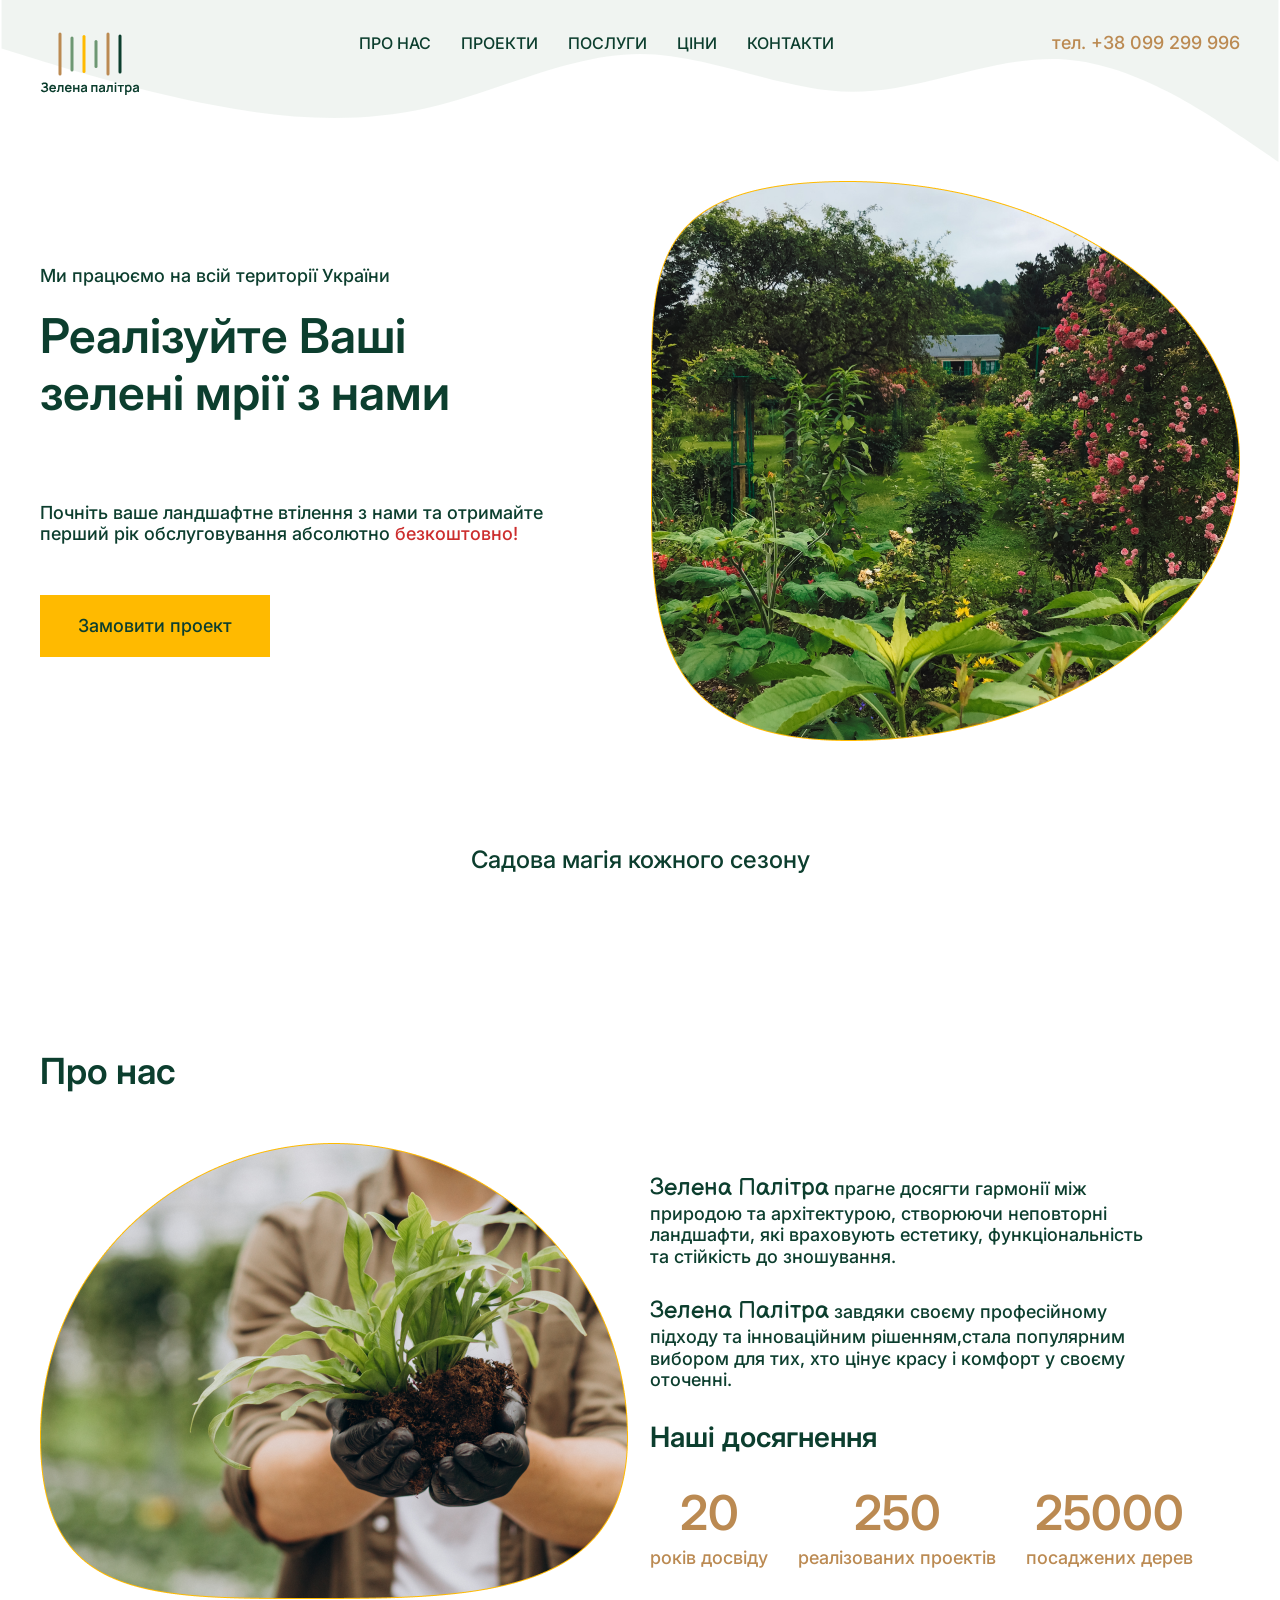
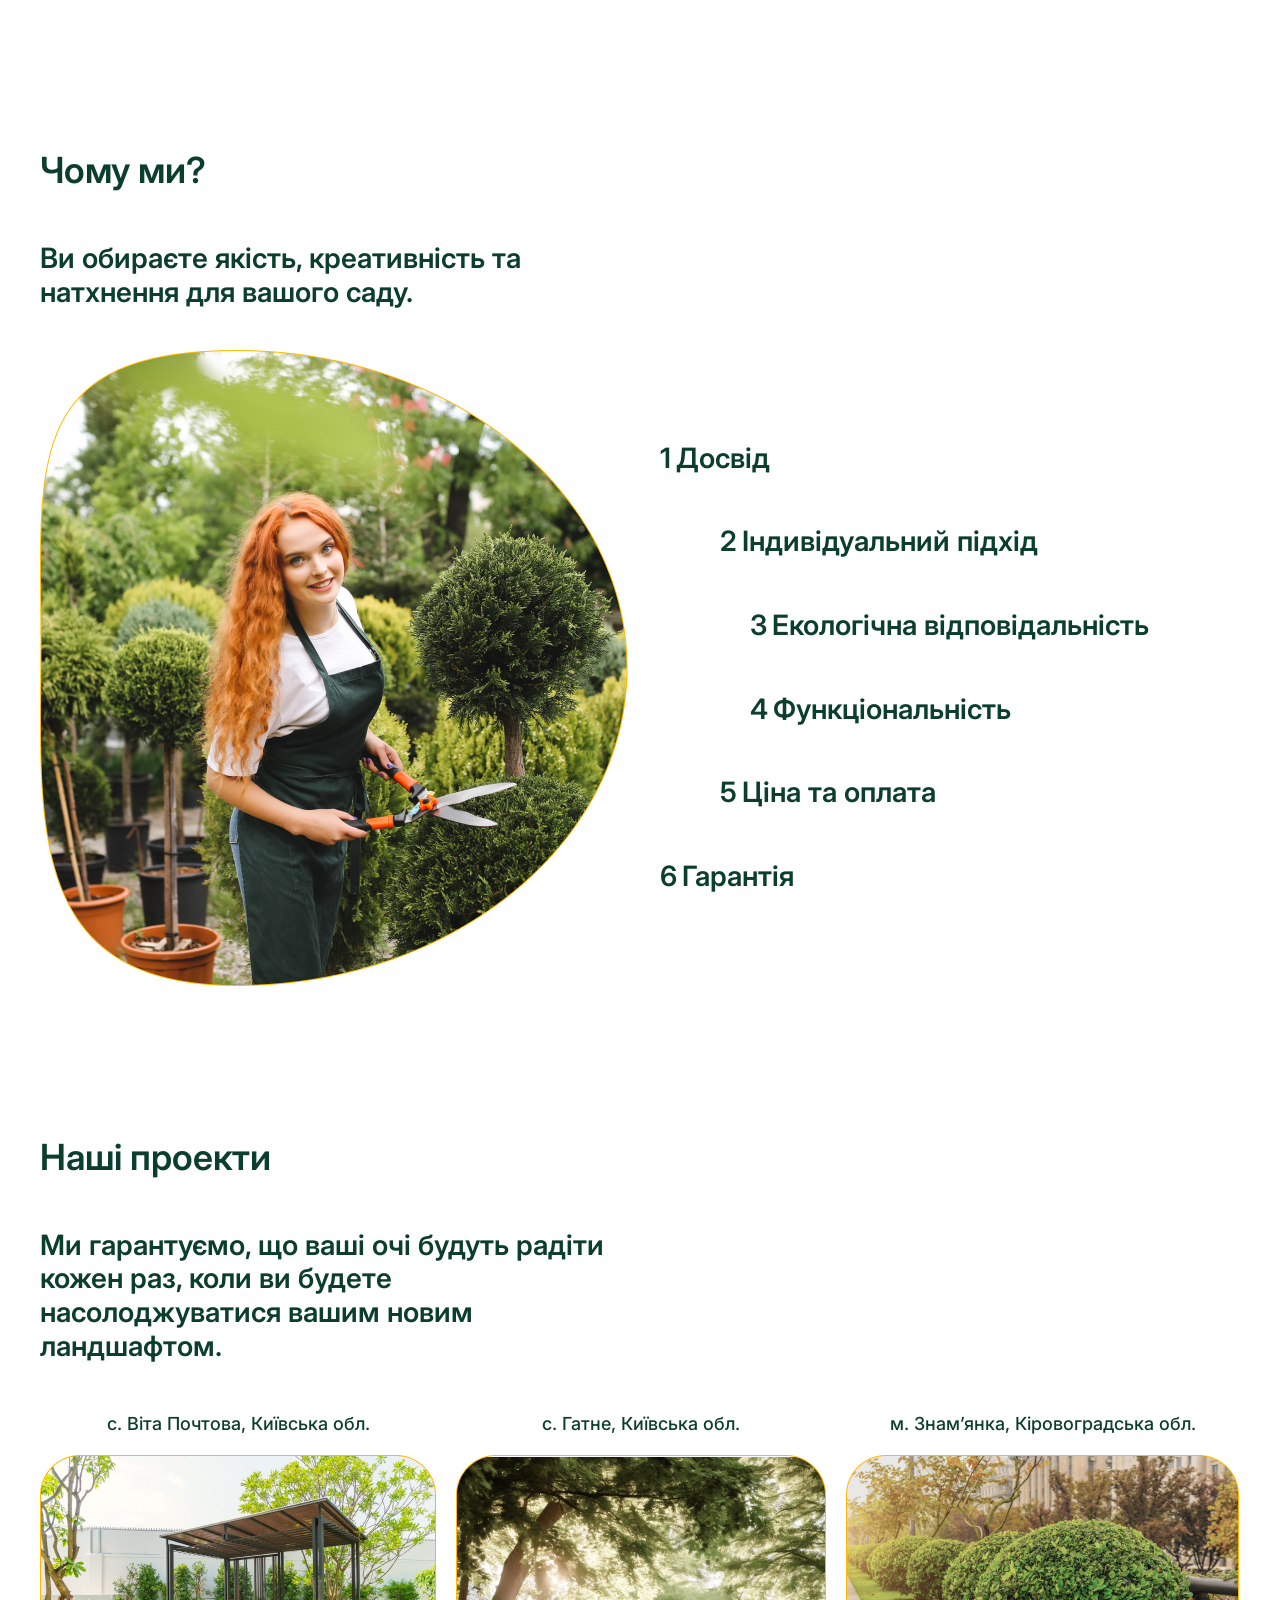
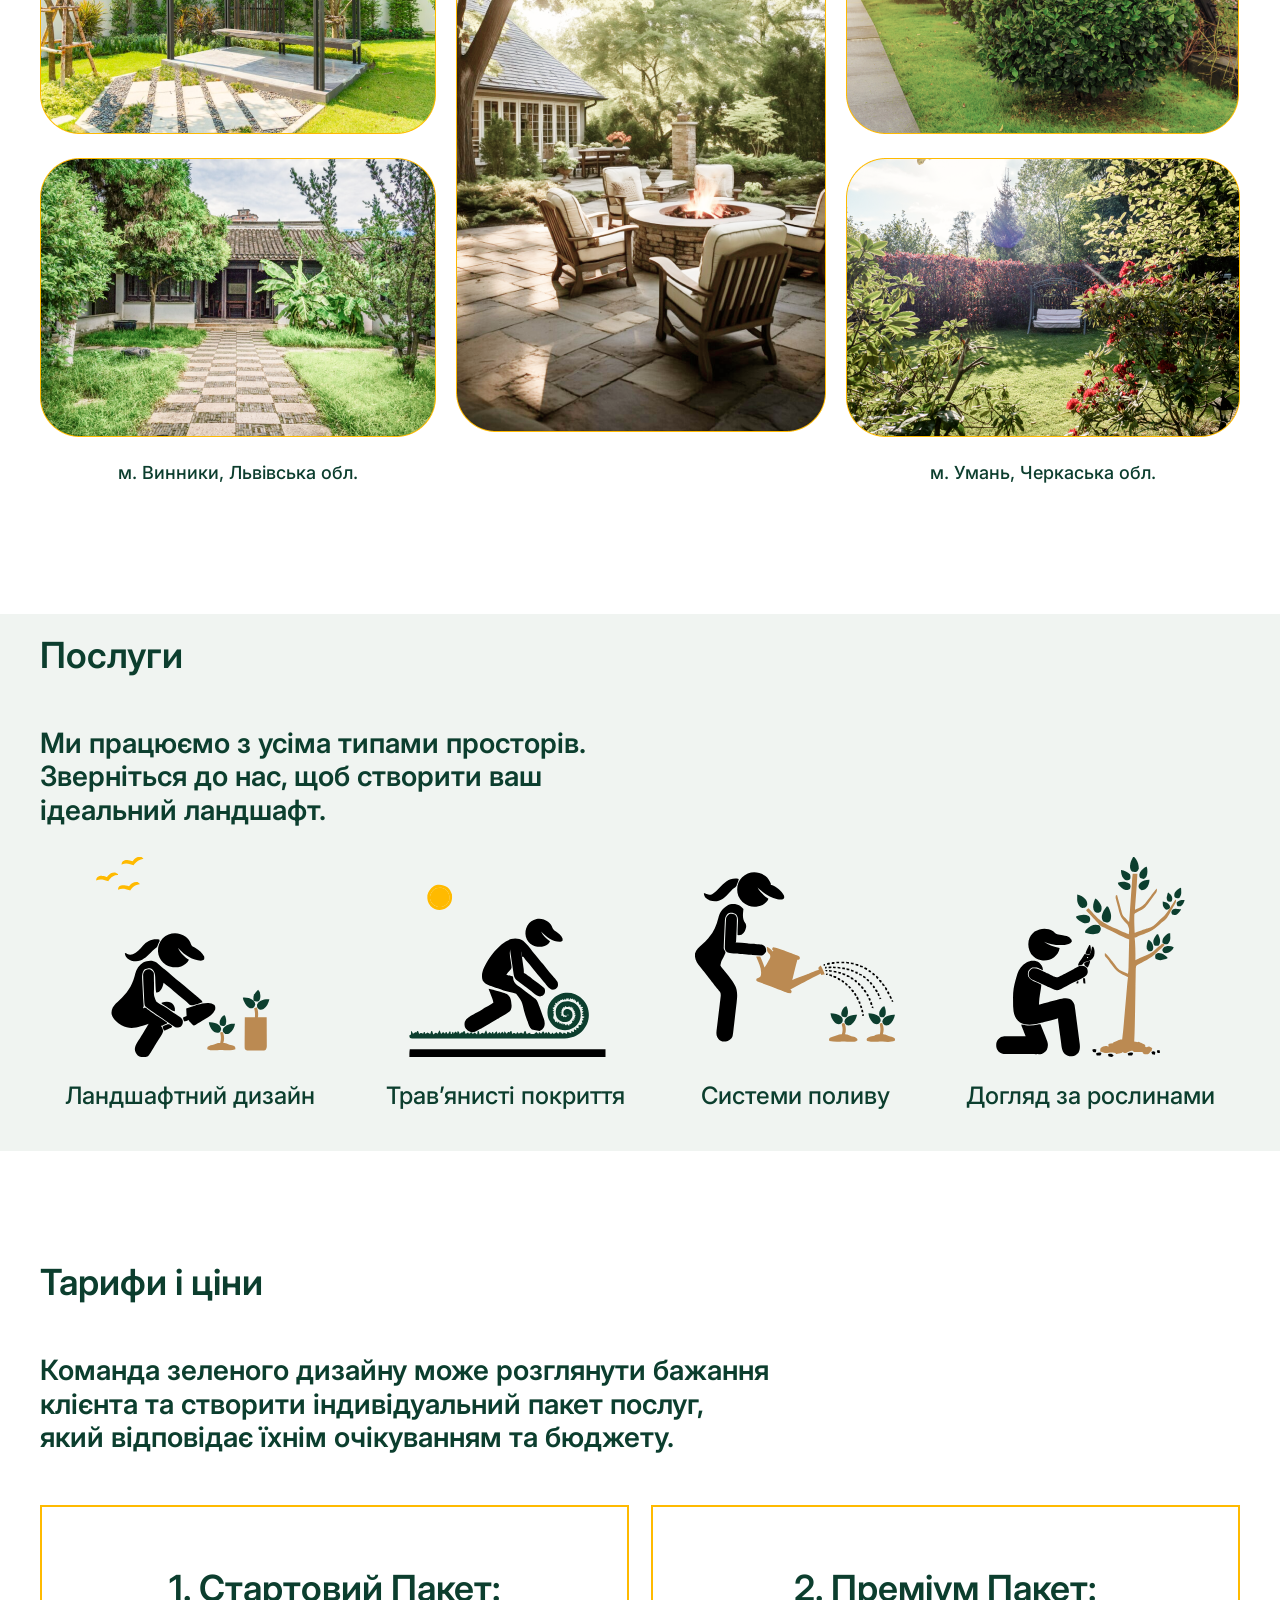
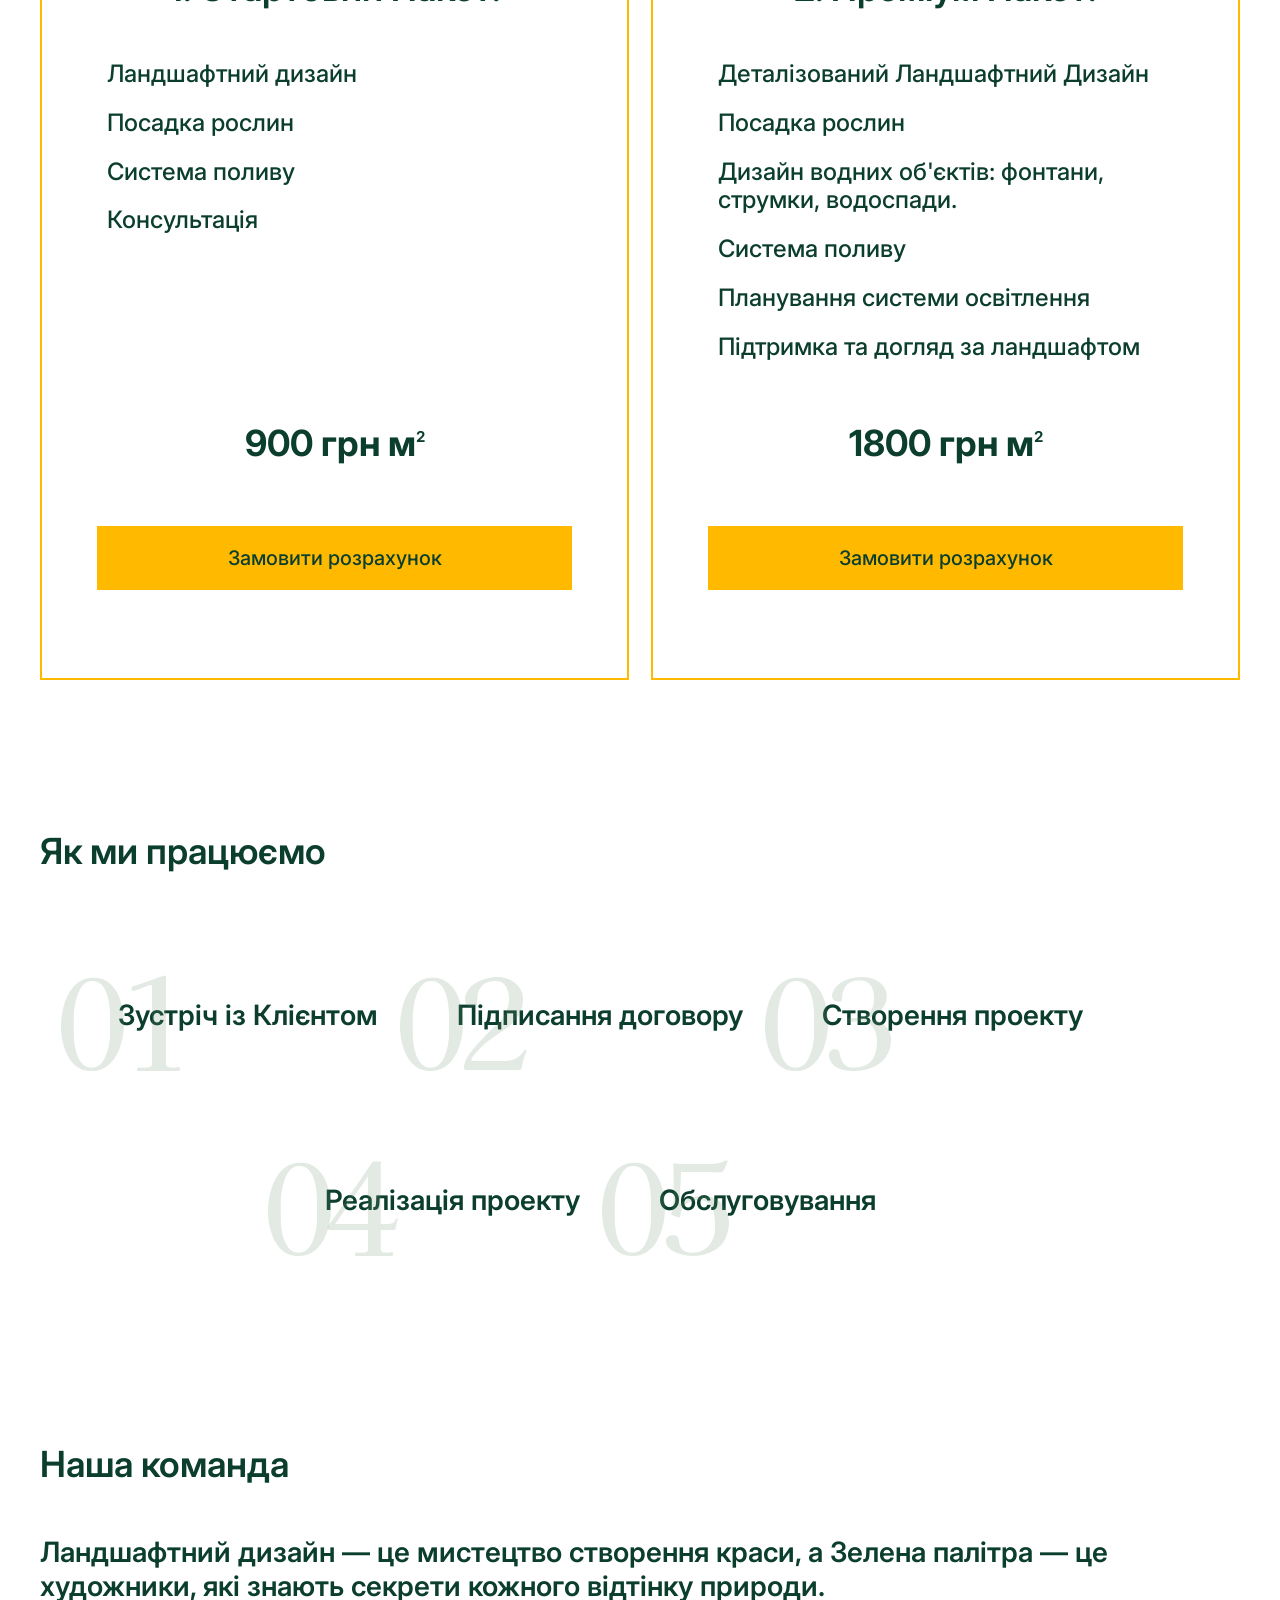
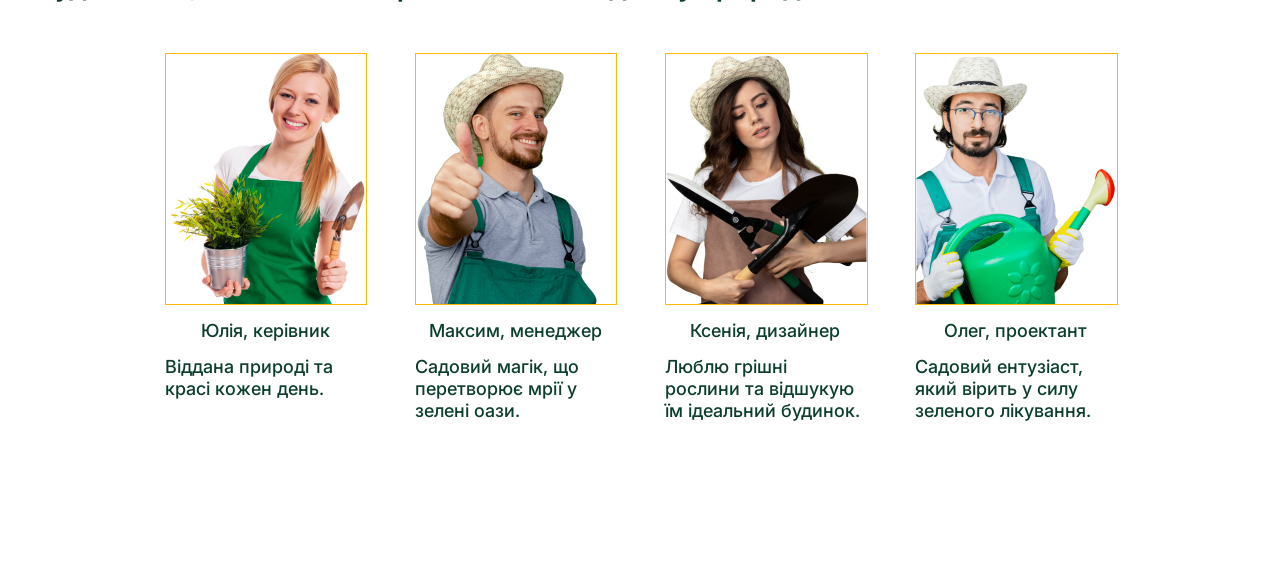
==== index.html @ fc9aa51e "section "team"" ====
<!DOCTYPE html>
<html lang="uk">
  <head>
    <meta charset="UTF-8" />
    <meta name="viewport" content="width=device-width, initial-scale=1.0" />
    <link rel="stylesheet" href="css/reset.css" />
    <link rel="stylesheet" href="css/style.css" />
    <title>Зелена мрія</title>
    <link rel="preconnect" href="https://fonts.googleapis.com" />
    <link rel="preconnect" href="https://fonts.gstatic.com" crossorigin />
    <link
      href="https://fonts.googleapis.com/css2?family=Balsamiq+Sans&family=Inter:ital,opsz,wght@0,14..32,100..900;1,14..32,100..900&family=Kaisei+Decol&family=Manrope:wght@200..800&display=swap"
      rel="stylesheet"
    />
  </head>
  <body>
    <header class="header">
      <div class="container">
        <div class="header__inner">
          <div class="header-top">
            <a class="logo" href="#">
              <img
                class="logo__img"
                src="images/logo.svg"
                alt="логотип Зелена палітра"
              />
            </a>
            <nav class="menu">
              <ul class="menu__list">
                <li class="menu__item">
                  <a href="#" class="menu__link">Про нас</a>
                </li>
                <li class="menu__item">
                  <a href="#" class="menu__link">Проекти</a>
                </li>
                <li class="menu__item">
                  <a href="#" class="menu__link">Послуги</a>
                </li>
                <li class="menu__item">
                  <a href="#" class="menu__link">Ціни</a>
                </li>
                <li class="menu__item">
                  <a href="#" class="menu__link">Контакти</a>
                </li>
              </ul>
            </nav>
            <a class="phone" href="tel:+38099299996">тел. +38 099 299 996</a>
          </div>

          <div class="header-content">
            <div class="header-content__inner">
              <div class="header-content__box">
                <p class="header-content__text">
                  Ми працюємо на всій території України
                </p>
                <h1 class="header-content__title">
                  Реалізуйте Ваші зелені мрії з нами
                </h1>
                <p class="header-content__text">
                  Почніть ваше ландшафтне втілення з нами та отримайте перший
                  рік обслуговування абсолютно <span>безкоштовно!</span>
                </p>
                <a class="header-content__btn" href="#">Замовити проект</a>
              </div>
              <img
                class="header-content__img"
                src="images/header-top.png"
                alt=""
              />
            </div>
          </div>
          <p class="header__text">Садова магія кожного сезону</p>
        </div>
      </div>
    </header>
    <main class="main">
      <section class="about">
        <div class="container">
          <h2 class="title">Про нас</h2>
          <div class="about__inner">
            <img class="about__inner-img" src="images/about-img.png" alt="" />
            <div class="about__inner-box">
              <p class="about__inner-text">
                <span>Зелена Палітра</span> прагне досягти гармонії між природою
                та архітектурою, створюючи неповторні ландшафти, які враховують
                естетику, функціональність та стійкість до зношування.
              </p>
              <p class="about__inner-text">
                <span>Зелена Палітра</span> завдяки своєму професійному підходу
                та інноваційним рішенням,стала популярним вибором для тих, хто
                цінує красу і комфорт у своєму оточенні.
              </p>
              <h3 class="about__inner-title">Наші досягнення</h3>
              <dl class="about__inner-list">
                <div>
                  <dt>20</dt>
                  <dd>років досвіду</dd>
                </div>
                <div>
                  <dt>250</dt>
                  <dd>реалізованих проектів</dd>
                </div>
                <div>
                  <dt>25000</dt>
                  <dd>посаджених дерев</dd>
                </div>
              </dl>
            </div>
          </div>
        </div>
      </section>
      <section class="why">
        <div class="container">
          <h2 class="title">Чому ми?</h2>
          <p class="why__text">
            Ви обираєте якість, креативність та натхнення для вашого саду.
          </p>
          <div class="why__inner">
            <img class="why-img" src="images/why-img.png" alt="" />
            <ol class="why__inner-list">
              <li class="why_inner-item">Досвід</li>
              <li class="why_inner-item pl--60">Індивідуальний підхід</li>
              <li class="why_inner-item pl--90">Екологічна відповідальність</li>
              <li class="why_inner-item pl--90">Функціональність</li>
              <li class="why_inner-item pl--60">Ціна та оплата</li>
              <li class="why_inner-item">Гарантія</li>
            </ol>
          </div>
        </div>
      </section>
      <section class="projects">
        <div class="container">
          <h2 class="title">Наші проекти</h2>
          <p class="projects__text">
            Ми гарантуємо, що ваші очі будуть радіти кожен раз, коли ви будете
            насолоджуватися вашим новим ландшафтом.
          </p>
          <div class="projecrts__gallery">
            <div class="projecrts__gallery-item">
              <p class="projecrts__gallery-text">
                с. Віта Почтова, Київська обл.
              </p>
              <img
                class="projecrts__gallery-img"
                src="images/gallery/1.png"
                alt=""
              />
            </div>

            <div class="projecrts__gallery-item gallery--item">
              <p class="projecrts__gallery-text">с. Гатне, Київська обл.</p>
              <img
                class="projecrts__gallery-img"
                src="images/gallery/2.png"
                alt=""
              />
            </div>

            <div class="projecrts__gallery-item">
              <p class="projecrts__gallery-text">
                м. Знам’янка, Кіровоградська обл.
              </p>
              <img
                class="projecrts__gallery-img"
                src="images/gallery/3.png"
                alt=""
              />
            </div>

            <div class="projecrts__gallery-item">
              <img
                class="projecrts__gallery-img"
                src="images/gallery/4.png"
                alt=""
              />
              <p class="projecrts__gallery-text">м. Винники, Львівська обл.</p>
            </div>

            <div class="projecrts__gallery-item">
              <img
                class="projecrts__gallery-img"
                src="images/gallery/5.png"
                alt=""
              />
              <p class="projecrts__gallery-text">м. Умань, Черкаська обл.</p>
            </div>
          </div>
        </div>
      </section>
      <section class="services">
        <div class="container">
          <h2 class="title">Послуги</h2>
          <p class="services__text">
            Ми працюємо з усіма типами просторів. Зверніться до нас, щоб
            створити ваш ідеальний ландшафт.
          </p>
          <ul class="services__list">
            <li class="services__item">
              <img src="images/serv-1.svg" alt="" />
              <p class="services__item-text">Ландшафтний дизайн</p>
            </li>

            <li class="services__item">
              <img src="images/serv-2.svg" alt="" />
              <p class="services__item-text">Трав’янисті покриття</p>
            </li>

            <li class="services__item">
              <img src="images/serv-3.svg" alt="" />
              <p class="services__item-text">Системи поливу</p>
            </li>

            <li class="services__item">
              <img src="images/serv-4.svg" alt="" />
              <p class="services__item-text">Догляд за рослинами</p>
            </li>
          </ul>
        </div>
      </section>
      <section class="prices">
        <div class="container">
          <h2 class="title">Тарифи і ціни</h2>
          <p class="prices__text">
            Команда зеленого дизайну може розглянути бажання клієнта та створити
            індивідуальний пакет послуг, який відповідає їхнім очікуванням та
            бюджету.
          </p>
          <div class="prices__box">
            <ul class="prices__list">
              <li class="prices__item-first">1. Стартовий Пакет:</li>
              <li class="prices__item">Ландшафтний дизайн</li>
              <li class="prices__item">Посадка рослин</li>
              <li class="prices__item">Система поливу</li>
              <li class="prices__item">Консультація</li>
              <li class="prices__item-sum">900 грн м<sub>2</sub></li>
              <li class="prices__item-btninner">
                <a class="prices__item-btn" href="#">Замовити розрахунок </a>
              </li>
            </ul>

            <ul class="prices__list">
              <li class="prices__item-first">2. Преміум Пакет:</li>
              <li class="prices__item">Деталізований Ландшафтний Дизайн</li>
              <li class="prices__item">Посадка рослин</li>
              <li class="prices__item">Дизайн водних об'єктів: фонтани,
                струмки, водоспади.</li>
              <li class="prices__item">Система поливу</li>
              <li class="prices__item">Планування системи освітлення</li>
              <li class="prices__item">Підтримка та догляд за ландшафтом</li>
              <li class="prices__item-sum">1800 грн м<sub>2</sub></li>
              <li class="prices__item-btninner">
                <a class="prices__item-btn" href="#">Замовити розрахунок </a>
              </li>
            </ul>
          </div>
        </div>
      </section>
      <section class="work">
        <div class="container">
          <h2 class="title">Як ми працюємо</h2>
          <ol class="work__list">
            <li class="work__item">Зустріч із Клієнтом</li>
            <li class="work__item">Підписання договору</li>
            <li class="work__item">Створення проекту</li>
            <li class="work__item">Реалізація проекту</li>
            <li class="work__item">Обслуговування</li>
          </ol>
        </div>
      </section>
      <section class="team">
        <div class="container">
          <h2 class="title">Наша команда</h2>
          <p class="team__text">Ландшафтний дизайн — це мистецтво створення краси, а Зелена палітра — це художники, які знають секрети кожного відтінку природи.</p>
          <div class="team__inner">
            <div class="team__list">
              <div class="team__item">
                <img class="team__item-img" src="images/team-1.jpg" alt="">
                <p class="team__item-name">Юлія, керівник</p>
                <p class="team__item-descr">Віддана природі та красі кожен день.</p>
              </div>
              <div class="team__item">
                <img class="team__item-img" src="images/team-2.jpg" alt="">
                <p class="team__item-name">Максим, менеджер</p>
                <p class="team__item-descr">Садовий магік, що перетворює мрії у зелені оази.</p>
              </div>
              <div class="team__item">
                <img class="team__item-img" src="images/team-3.jpg" alt="">
                <p class="team__item-name">Ксенія, дизайнер</p>
                <p class="team__item-descr">Люблю грішні рослини та відшукую їм ідеальний будинок.</p>
              </div>
              <div class="team__item">
                <img class="team__item-img" src="images/team-4.jpg" alt="">
                <p class="team__item-name">Олег, проектант</p>
                <p class="team__item-descr">Садовий ентузіаст, який вірить у силу зеленого лікування.</p>
              </div>
            </div>
          </div>
        </div>
      </section>
    </main>
    <script src="js/main.js"></script>
  </body>
</html>
---- css/style.css ----
a {
  text-decoration: none;
  color: inherit;
}


/* 
.kaisei-decol-regular {
  font-family: "Kaisei Decol", serif;
  font-weight: 400;
  font-style: normal;
}

// <uniquifier>: Use a unique and descriptive class name
// <weight>: Use a value from 200 to 800

.manrope-<uniquifier> {
  font-family: "Manrope", sans-serif;
  font-optical-sizing: auto;
  font-weight: <weight>;
  font-style: normal;
}

.balsamiq-sans-regular {
  font-family: "Balsamiq Sans", sans-serif;
  font-weight: 400;
  font-style: normal;
}

// <uniquifier>: Use a unique and descriptive class name
// <weight>: Use a value from 100 to 900

.inter-<uniquifier> {
  font-family: "Inter", sans-serif;
  font-optical-sizing: auto;
  font-weight: <weight>;
  font-style: normal;
} */

body {
  font-family: "Inter", sans-serif;
  color: #0C3E2E;
font-size: 18px;
font-weight: 500;
line-height: 1.2;
}
.container {
  max-width: 1200px;
  margin: 0 auto;
  padding: 0 10px;

}

.title{
  font-weight: 600;
font-size: 36px;
margin-bottom: 50px;
}

.header {
background-image: url(../images/header-bg.svg);
background-repeat: no-repeat;
background-position: top center;
background-size: contain;
margin-bottom: 150px;

}

.header__inner {
min-height: 100vh;
display: flex;
flex-direction: column;
justify-content: space-between;
}

.header-top {
  display: flex;
  padding-top: 32px;
  justify-content: space-between;
}
.menu__list {
  display: flex;
  gap: 0 30px;
}

.menu__link {
text-transform: uppercase;
font-size: 16px;

}

.phone {
  color: #BB8A52;
}

.header-content__inner{
  display: flex;
  justify-content: space-between;
  gap: 0 22px;
  align-items: center;
}
.header-content__text{
max-width: 510px;
}

.header-content__text span{
  color: #CC2E2E;
}
.header-content__title{
  font-weight: 600;
  font-size: 48px;
  margin: 20px 0 80px;
  max-width: 428px;
}

.header-content__btn {
background-color: #FFBA00;
padding: 20px 38px;
display: inline-block;
font-style: 20px;
margin-top: 50px;
}

.header__text {
  font-size: 24px;
  text-align: center;
  padding: 25px 0;
  
}

.about {
  margin-bottom: 150px;
}

.about__inner{
  display: flex;
  gap: 22px;
  align-items: center;
}

.about__inner-text{
margin-bottom: 30px;
max-width: 506px;
}
.about__inner-text span {
  font-family: "Balsamiq Sans", sans-serif;
  font-weight: 400;
  font-size: 24px;
}

.about__inner-title {
  font-weight: 600;
font-size: 28px;
margin-bottom: 30px;
}

.about__inner-list{
  display: flex;
  gap: 0 30px;
  color: #BB8A52;
  text-align: center;
}

.about__inner-list dt {
  font-weight: 600;
font-size: 48px;
margin-bottom: 5px;
}

.why {
  margin-bottom: 150px;
}

.why__text {
  font-weight: 600;
font-size: 28px;
max-width: 583px;
margin-bottom: 40px;
}

.why__inner {
  display: flex;
  align-items: center;
  gap: 0 22px;
}

.why__inner-list {
  list-style-type: none;
  counter-reset: my-counter;
  padding-left: 10px;
 
}

.why_inner-item::before {
  content: counter(my-counter);
  counter-increment: my-counter;
  padding-right: 5px;
}

.why_inner-item {
  font-weight: 600;
font-size: 28px;
}

.why_inner-item + .why_inner-item {
  margin-top: 50px;
}

.why_inner-item.pl--60{
padding-left: 60px;
}

.why_inner-item.pl--90{
  padding-left: 90px;
}

.projects {
  margin-bottom: 110px;
}
.projects__text {
  font-weight: 600;
font-size: 28px;
max-width: 593px;
margin-bottom: 30px;
}

.projecrts__gallery {
  display: grid;
  gap: 20px;
  grid-template-columns: repeat(3, 1fr);
  grid-template-rows: repeat(2, 1fr);
}

.projecrts__gallery-text {
  text-align: center;
  padding: 20px 0;

}

.gallery--item {
  grid-area: span 2;
}

.services__text {
  max-width: 587px;
  font-weight: 600;
font-size: 28px;
margin-bottom: 30px;
}

.services {
  margin-bottom: 110px;
  padding: 20px 0 40px;
  background-color:rgba(109, 151, 115, 0.1); ;
}

.services__list {
  padding: 0 25px;
  display: flex;
  text-align: center;
  justify-content: space-between;
  gap: 20px;
}

.services__item-text {
  font-size: 24px;
  padding-top: 20px;
}

.prices {
  margin-bottom: 150px;
}

.prices__text {
  max-width: 729px;
  font-weight: 600;
font-size: 28px;
margin-bottom: 50px;
}

.prices__box {
  display: flex;
  gap: 22px;
}

.prices__list {
  border: 2px solid #FFBA00;
  padding: 60px 55px 88px;
  text-align: center;
  width: 100%;
  display: flex;
  flex-direction: column;
  justify-content: space-between;
}

.prices__item-first {
  font-weight: 600;
font-size: 36px;
margin-bottom: 40px;
}

.prices__item {
  font-size: 24px;
  max-width: 442px;
  text-align: left;
  margin: 10px;
}

.prices__item-sum {
  font-weight: 700;
font-size: 36px;
margin-bottom: 60px;
margin-top: auto;
display: flex;
justify-content: center;
align-items: flex-end;
height: 94px;
}

.prices__item-sum sub {
  font-size: 15px;
  padding-bottom: 20px;
}

.prices__item-btn {
  padding: 20px 32px;
  background-color: #FFBA00;
  display: block;
  font-size: 20px;
}

.work {
  margin-bottom: 150px;
}

.work__list {
  list-style-type: none;
  counter-reset: my-counter;
  max-width: 1056px;
  display: flex;
  justify-content: center;
  flex-wrap: wrap;
  gap: 0 15px;
  
}

.work__item {
  font-weight: 600;
font-size: 28px;
position: relative;
line-height: 185px;
padding-left: 64px;
}

.work__item::before {
  content: counter(my-counter, decimal-leading-zero);
  counter-increment: my-counter;
  font-size: 128px;
  font-family: "Kaisei Decol", serif;
  color:  rgba(109, 151, 115, 0.2);
  font-weight: 400;
  letter-spacing: -12px;
  position: absolute;
  left: 0;
}

.team {
  margin-bottom: 150px;
}

.team__text {
  font-weight: 600;
font-size: 28px;
margin-bottom: 50px;
}

.team__list {
  display: flex;
  justify-content: center;
  gap: 0 50px; 
}

.team__item {
  width: 200px;
}

.team__item-img {
  border: 1px solid #FFBA00;
}
.team__item-name {
  padding: 10px 0 15px;
  text-align: center;
}
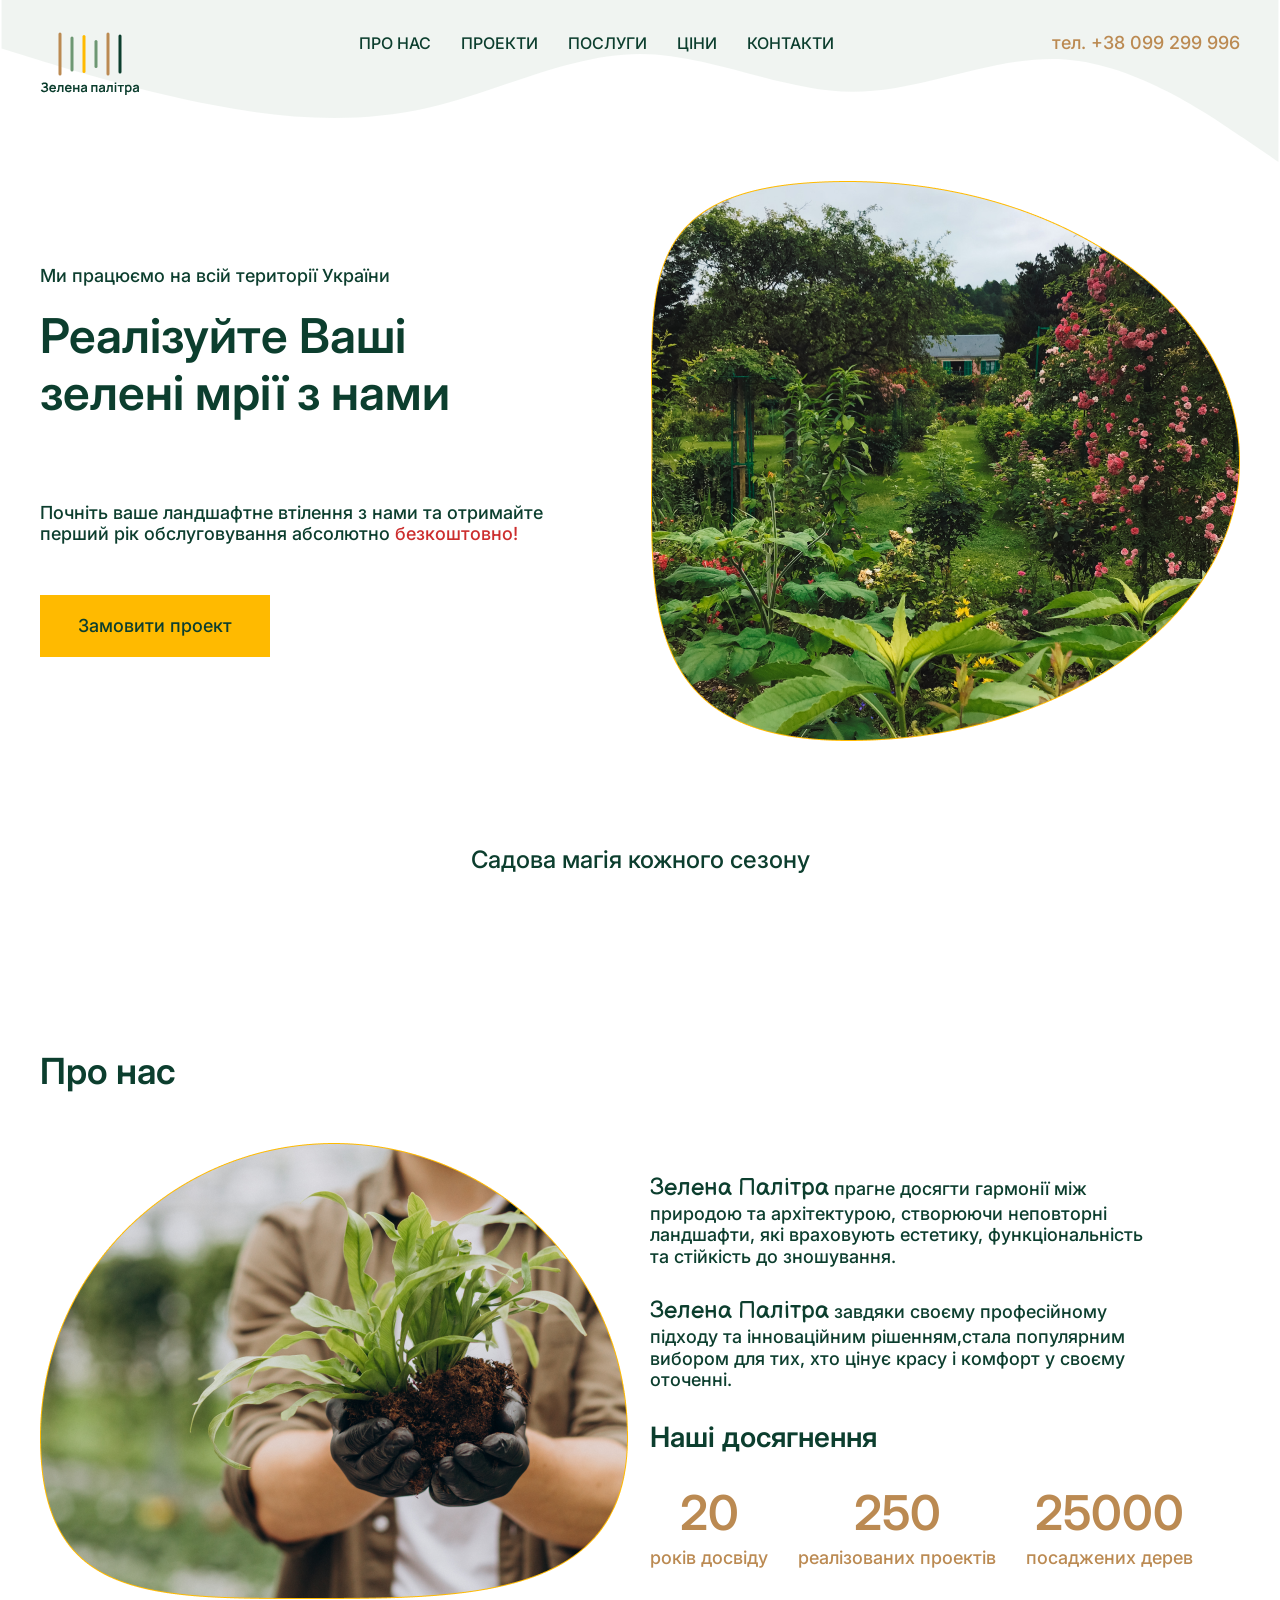
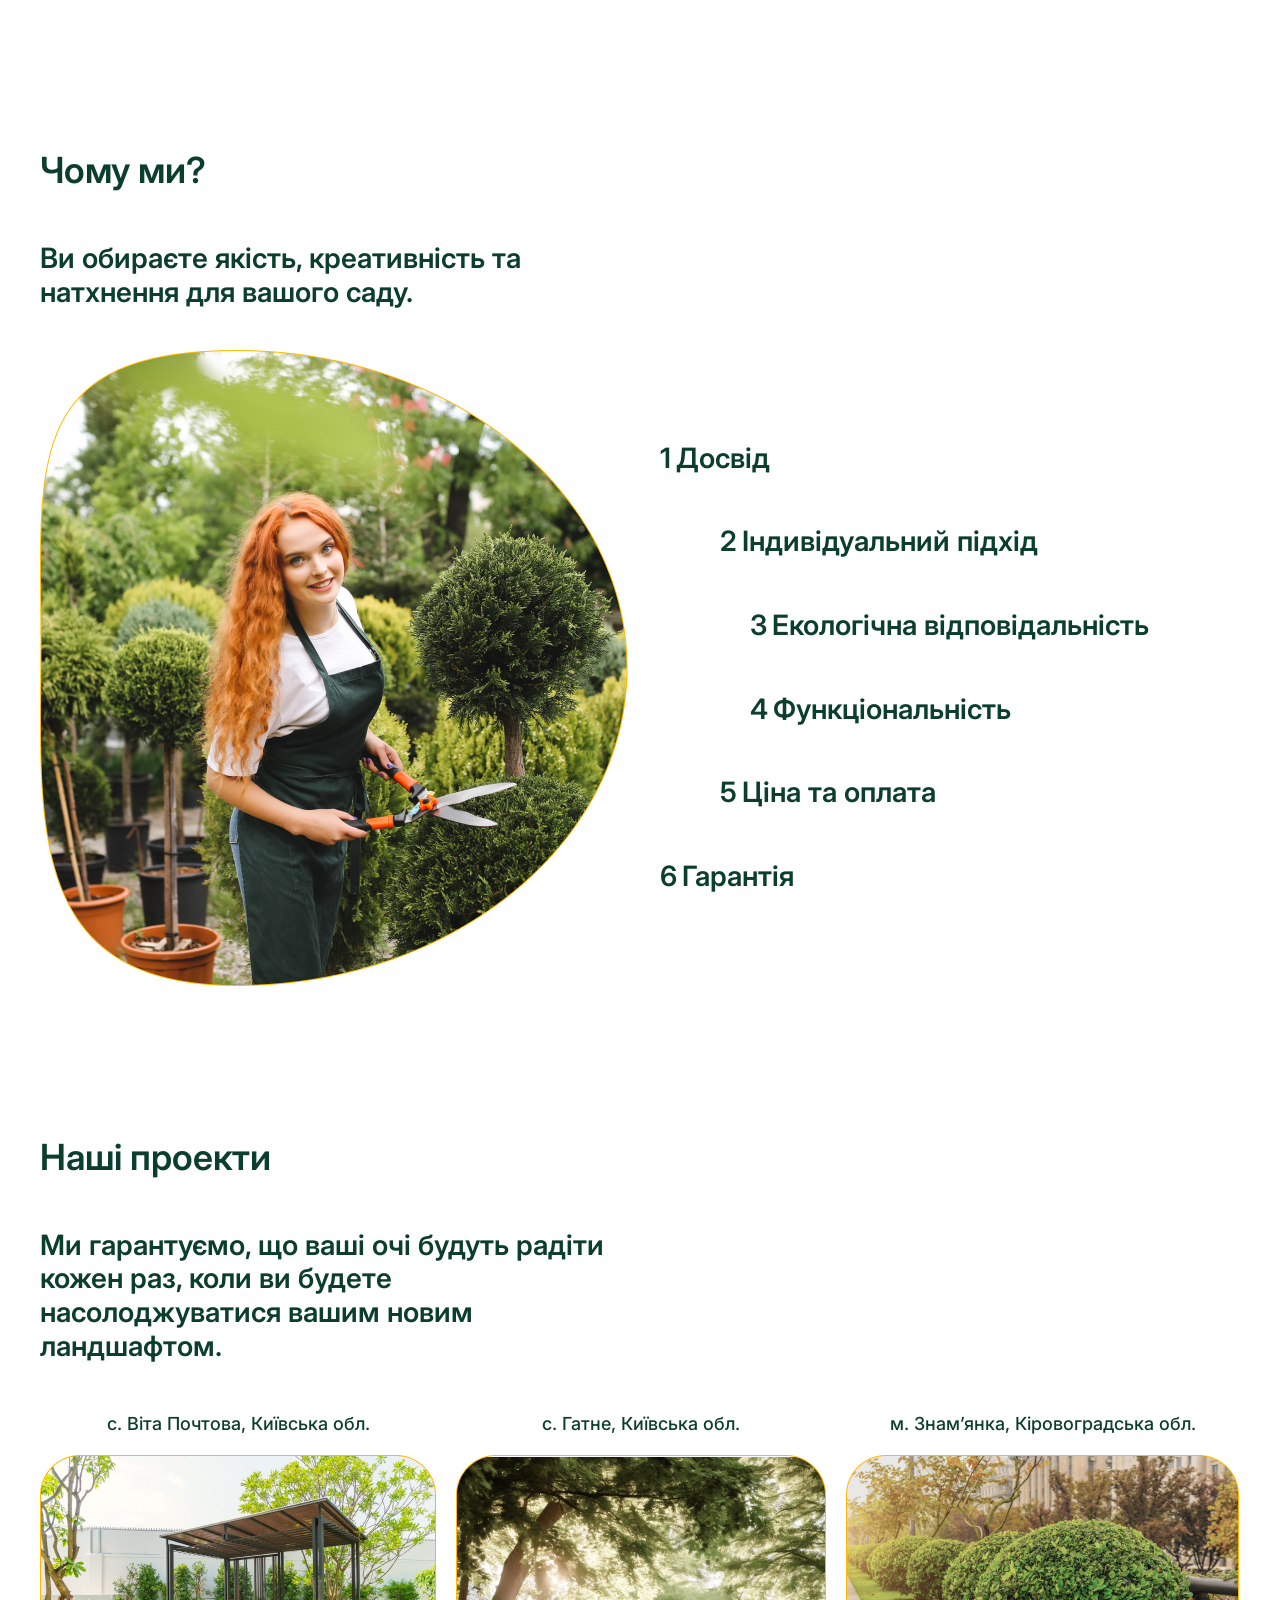
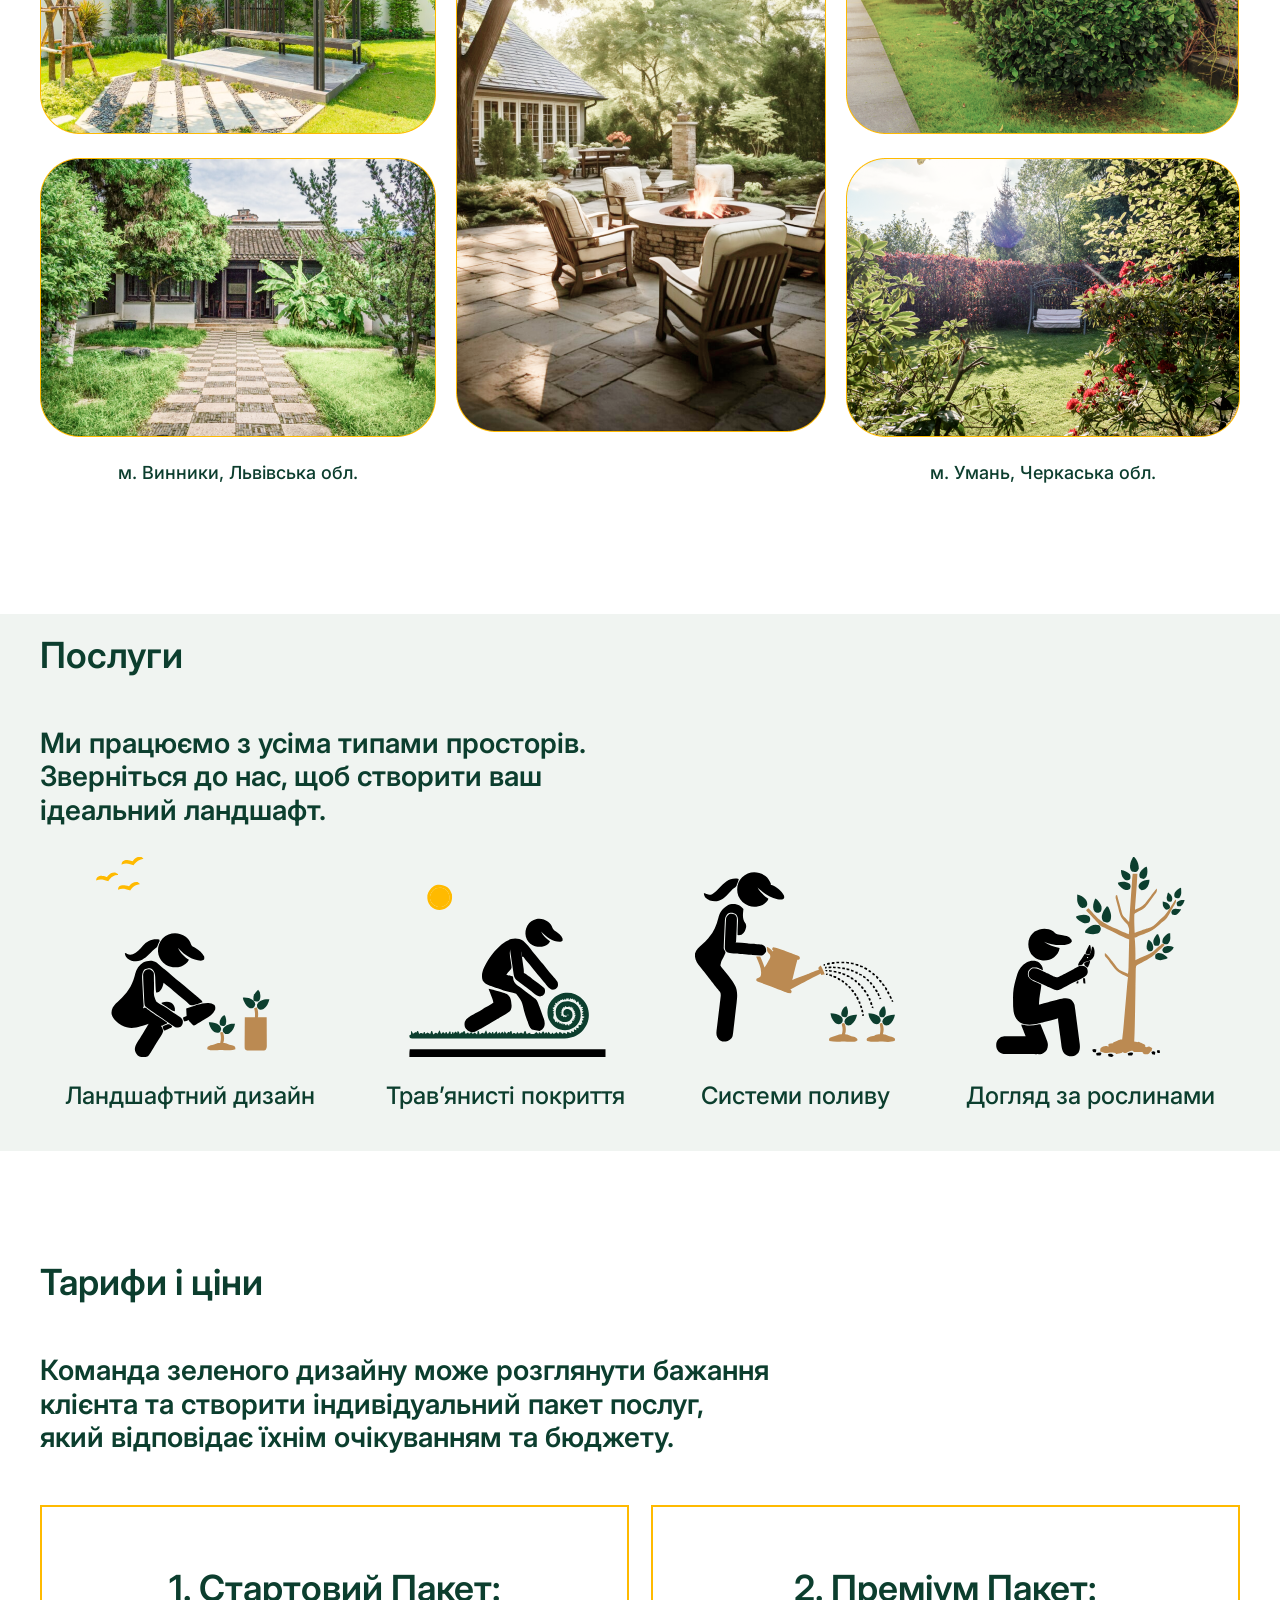
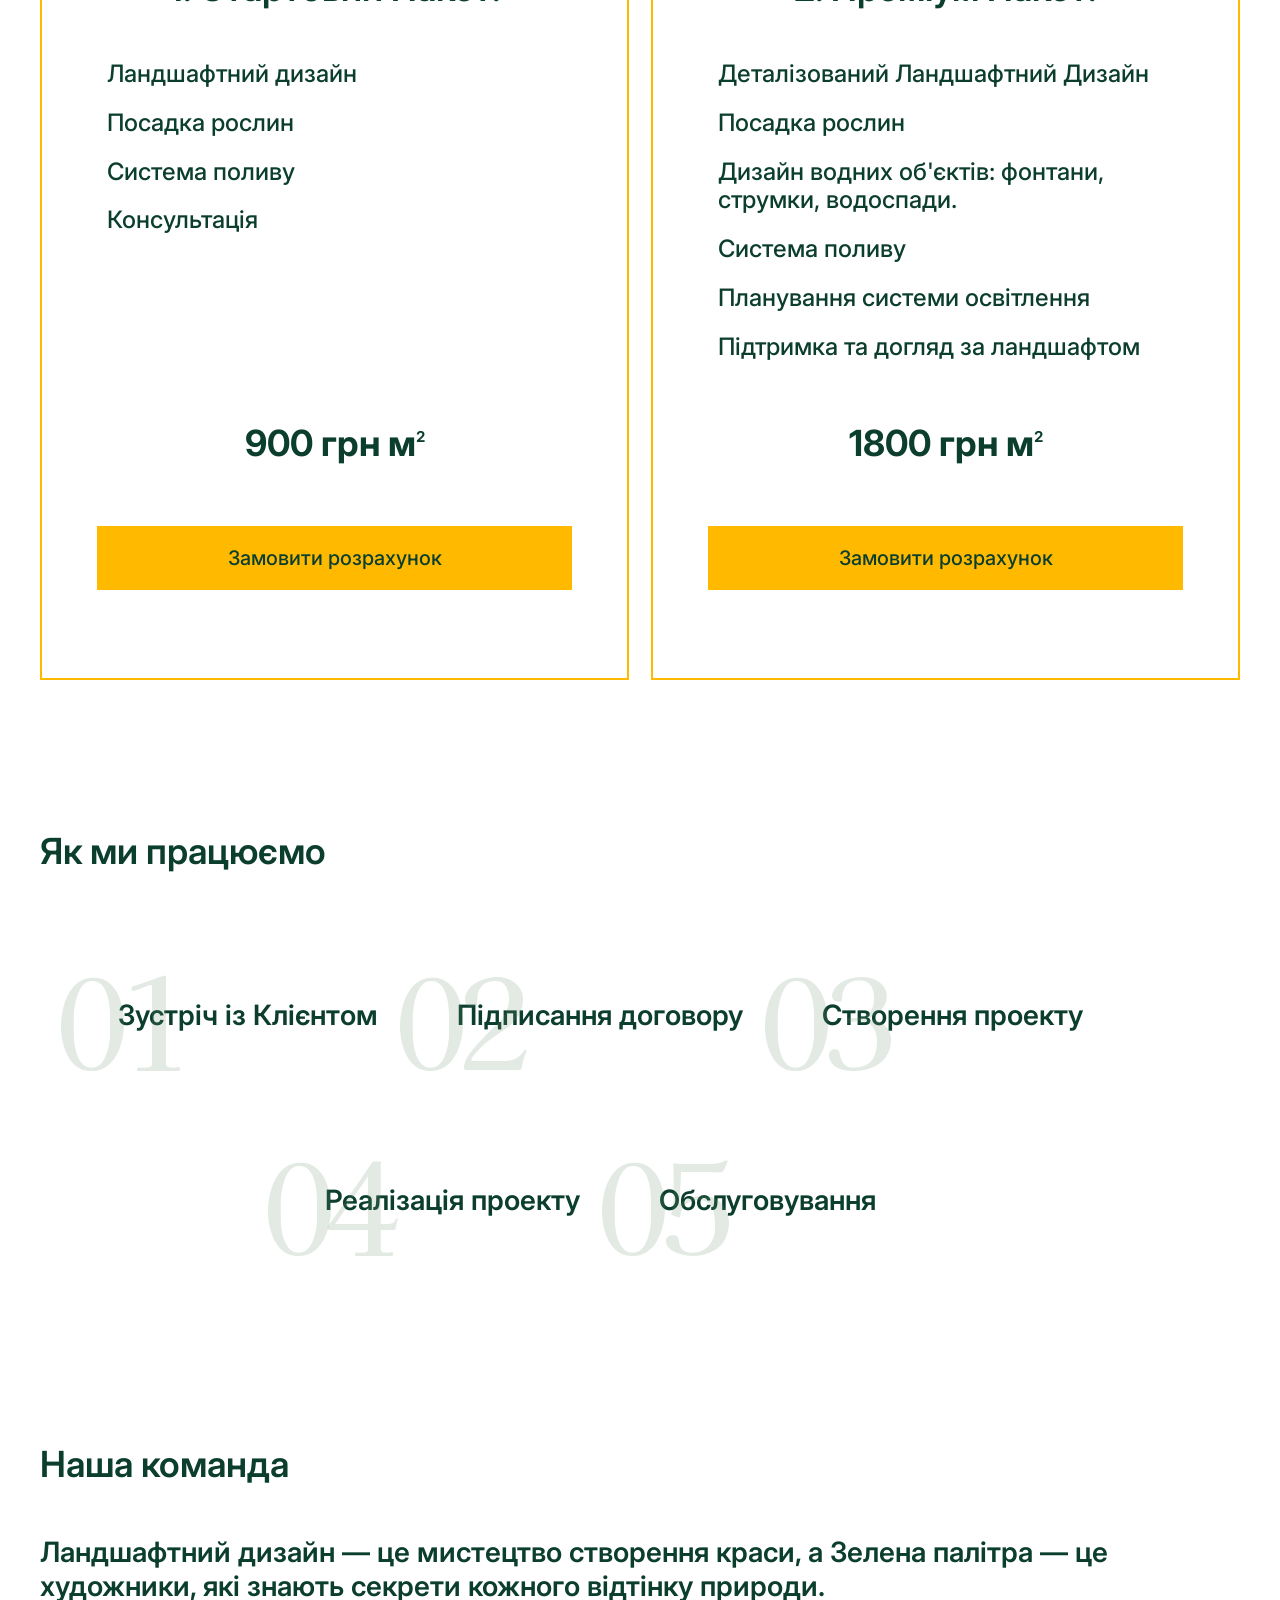
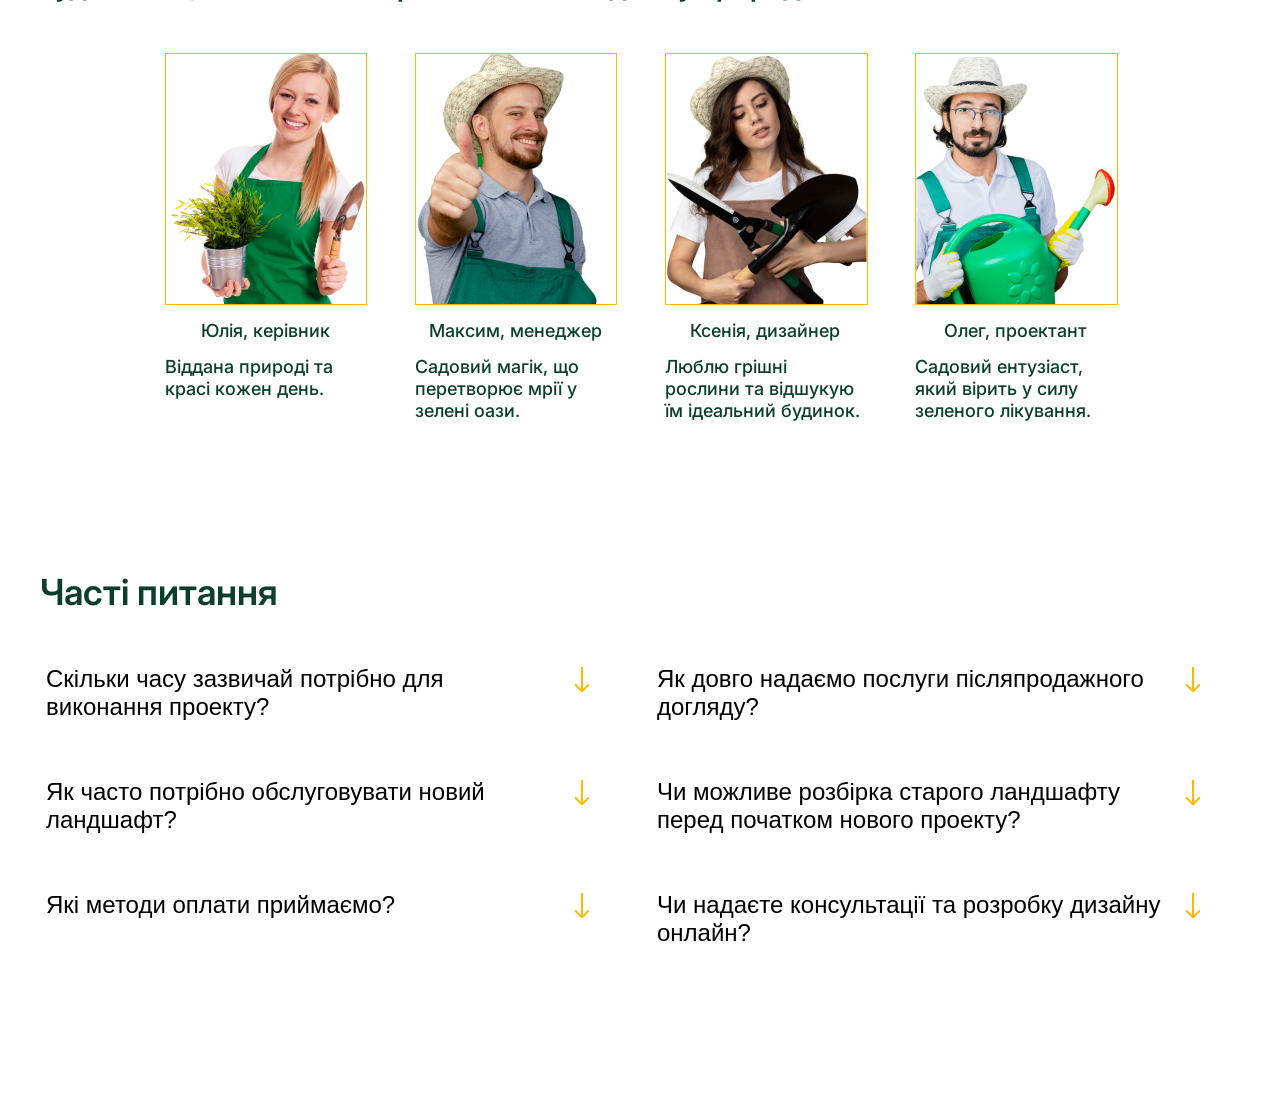
==== commit d825c6ae: "section "questions"" ====
--- a/index.html
+++ b/index.html
@@ -297,6 +297,43 @@
           </div>
         </div>
       </section>
+      <section class="questions">
+        <div class="container">
+          <h2 class="title">Часті питання</h2>
+          <div class="questions__accordeon accordeon">
+
+            <div class="accordeon__item">
+              <button class="accordeon__title">Скільки часу зазвичай потрібно для виконання проекту?</button>
+              <p class="accordeon__descr">Lorem ipsum dolor sit amet consectetur adipisicing elit. Ullam, sint?</p>
+            </div>
+
+            <div class="accordeon__item">
+              <button class="accordeon__title">Як часто потрібно обслуговувати новий ландшафт?</button>
+              <p class="accordeon__descr">Lorem ipsum dolor sit amet consectetur adipisicing elit. Ullam, sint?</p>
+            </div>
+
+            <div class="accordeon__item">
+              <button class="accordeon__title">Які методи оплати приймаємо?</button>
+              <p class="accordeon__descr">Lorem ipsum dolor sit amet consectetur adipisicing elit. Ullam, sint?</p>
+            </div>
+
+            <div class="accordeon__item">
+              <button class="accordeon__title">Як довго  надаємо послуги післяпродажного догляду?</button>
+              <p class="accordeon__descr">Lorem ipsum dolor sit amet consectetur adipisicing elit. Ullam, sint?</p>
+            </div>
+
+            <div class="accordeon__item">
+              <button class="accordeon__title">Чи можливе розбірка старого ландшафту перед початком нового проекту?</button>
+              <p class="accordeon__descr">Lorem ipsum dolor sit amet consectetur adipisicing elit. Ullam, sint?</p>
+            </div>
+
+            <div class="accordeon__item">
+              <button class="accordeon__title">Чи надаєте консультації та розробку дизайну онлайн?</button>
+              <p class="accordeon__descr">Lorem ipsum dolor sit amet consectetur adipisicing elit. Ullam, sint?</p>
+            </div>
+          </div>
+        </div>
+      </section>
     </main>
     <script src="js/main.js"></script>
   </body>
--- a/css/style.css
+++ b/css/style.css
@@ -390,4 +390,44 @@
 .team__item-name {
   padding: 10px 0 15px;
   text-align: center;
+}
+
+.questions {
+  margin-bottom: 110px;
+}
+
+.accordeon {
+  column-count: 2;
+  gap: 0 22px;
+}
+
+.accordeon__item {
+  margin-bottom: 40px;
+}
+
+.accordeon__title {
+  margin-bottom: 15px;
+  font-size: 24px;
+  background: transparent;
+  border: none;
+  border-radius: 0;
+  text-align: left;
+  cursor: pointer;
+  padding-right: 70px;
+position: relative;
+width: 100%;
+}
+
+.accordeon__title::after {
+  content: "";
+  position: absolute;
+  background-image: url(../images/arrow-down.svg);
+  width: 15px;
+  height: 26px;
+  top: 3px;
+  right: 40px;
+}
+
+.accordeon__descr {
+  display: none;
 }
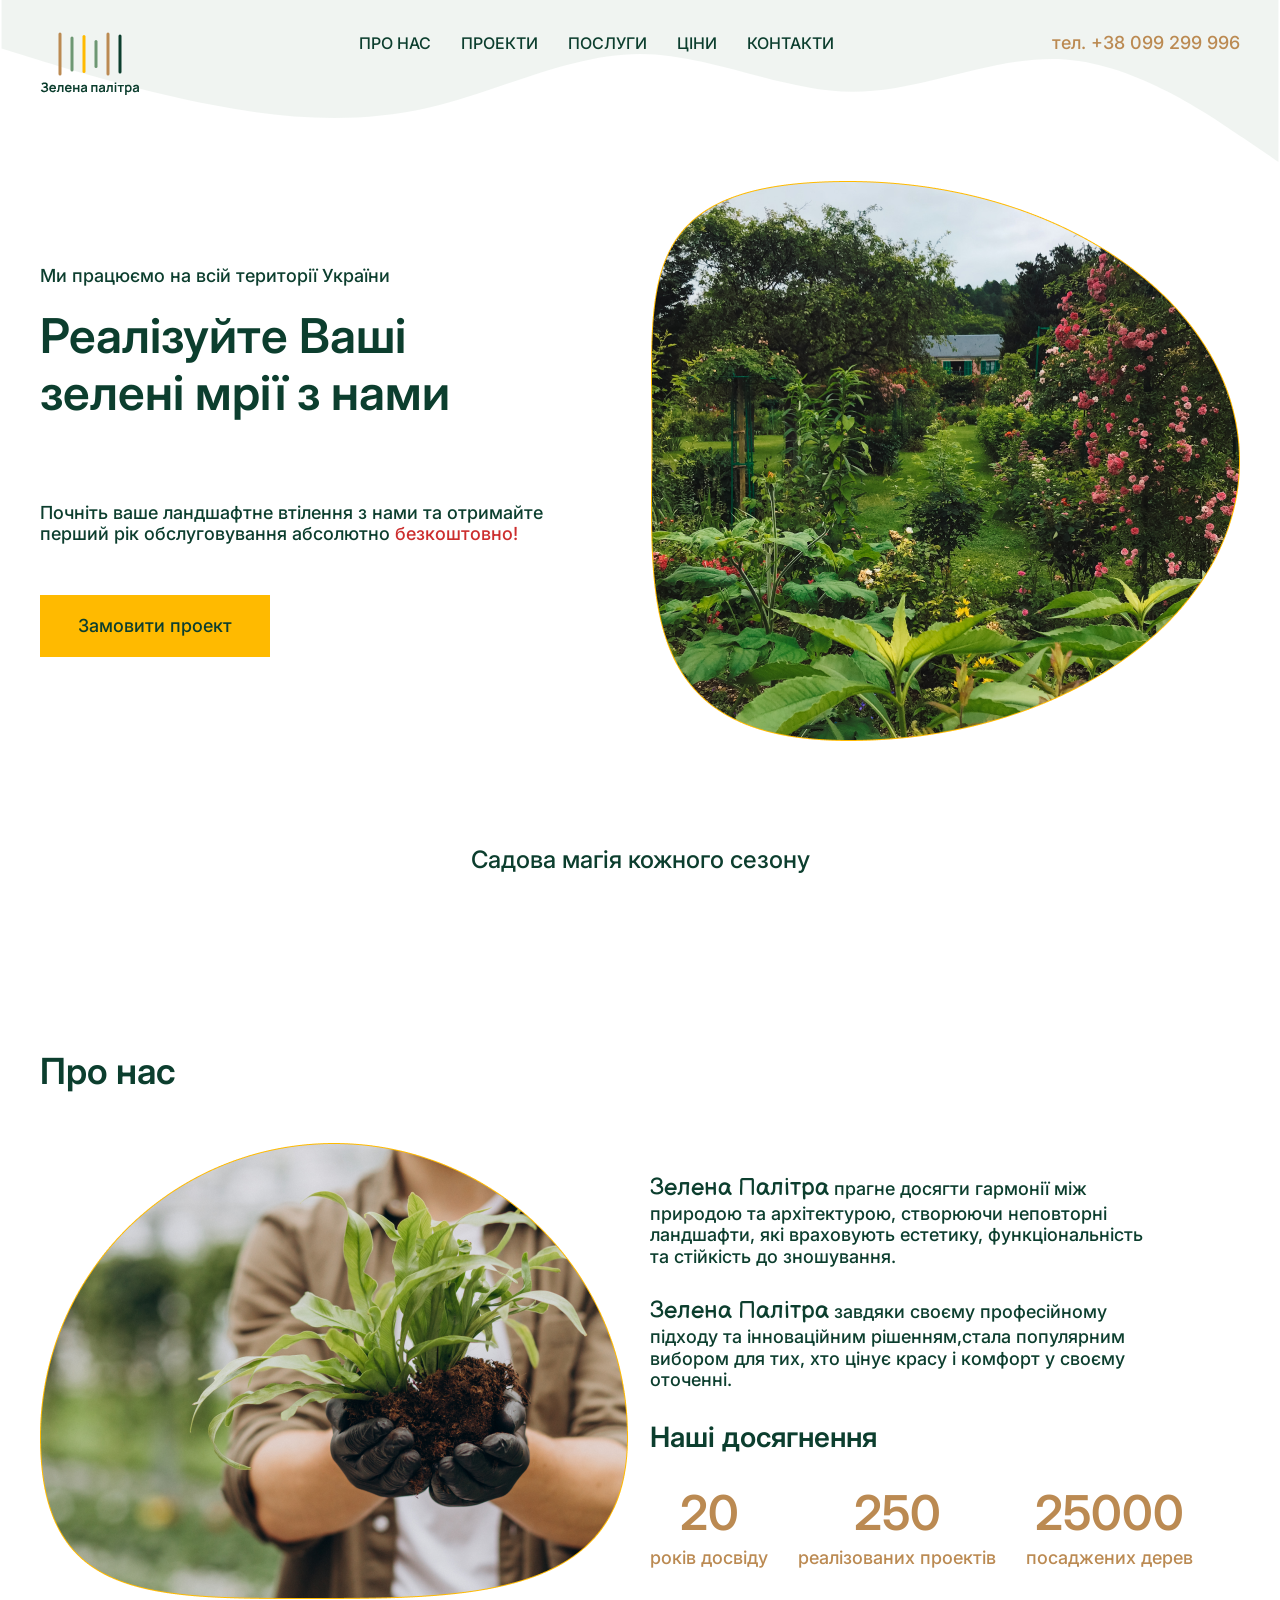
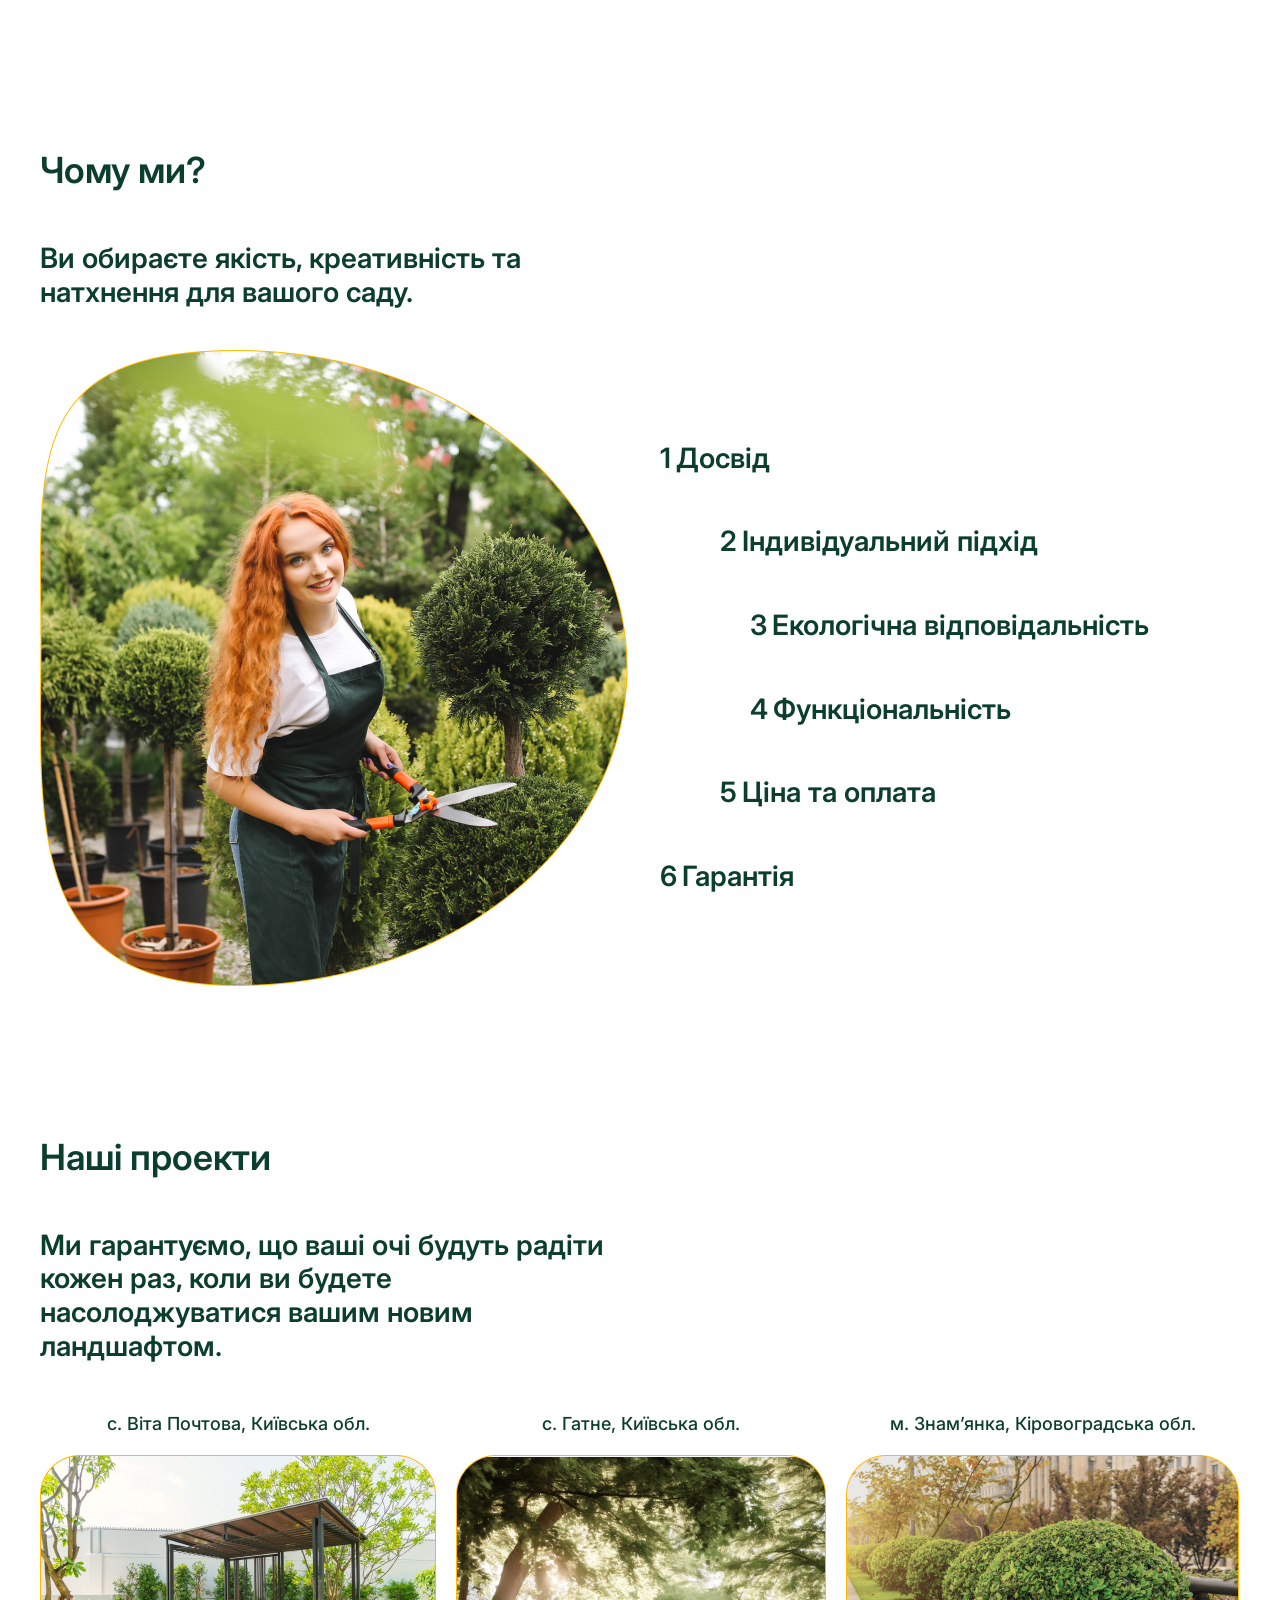
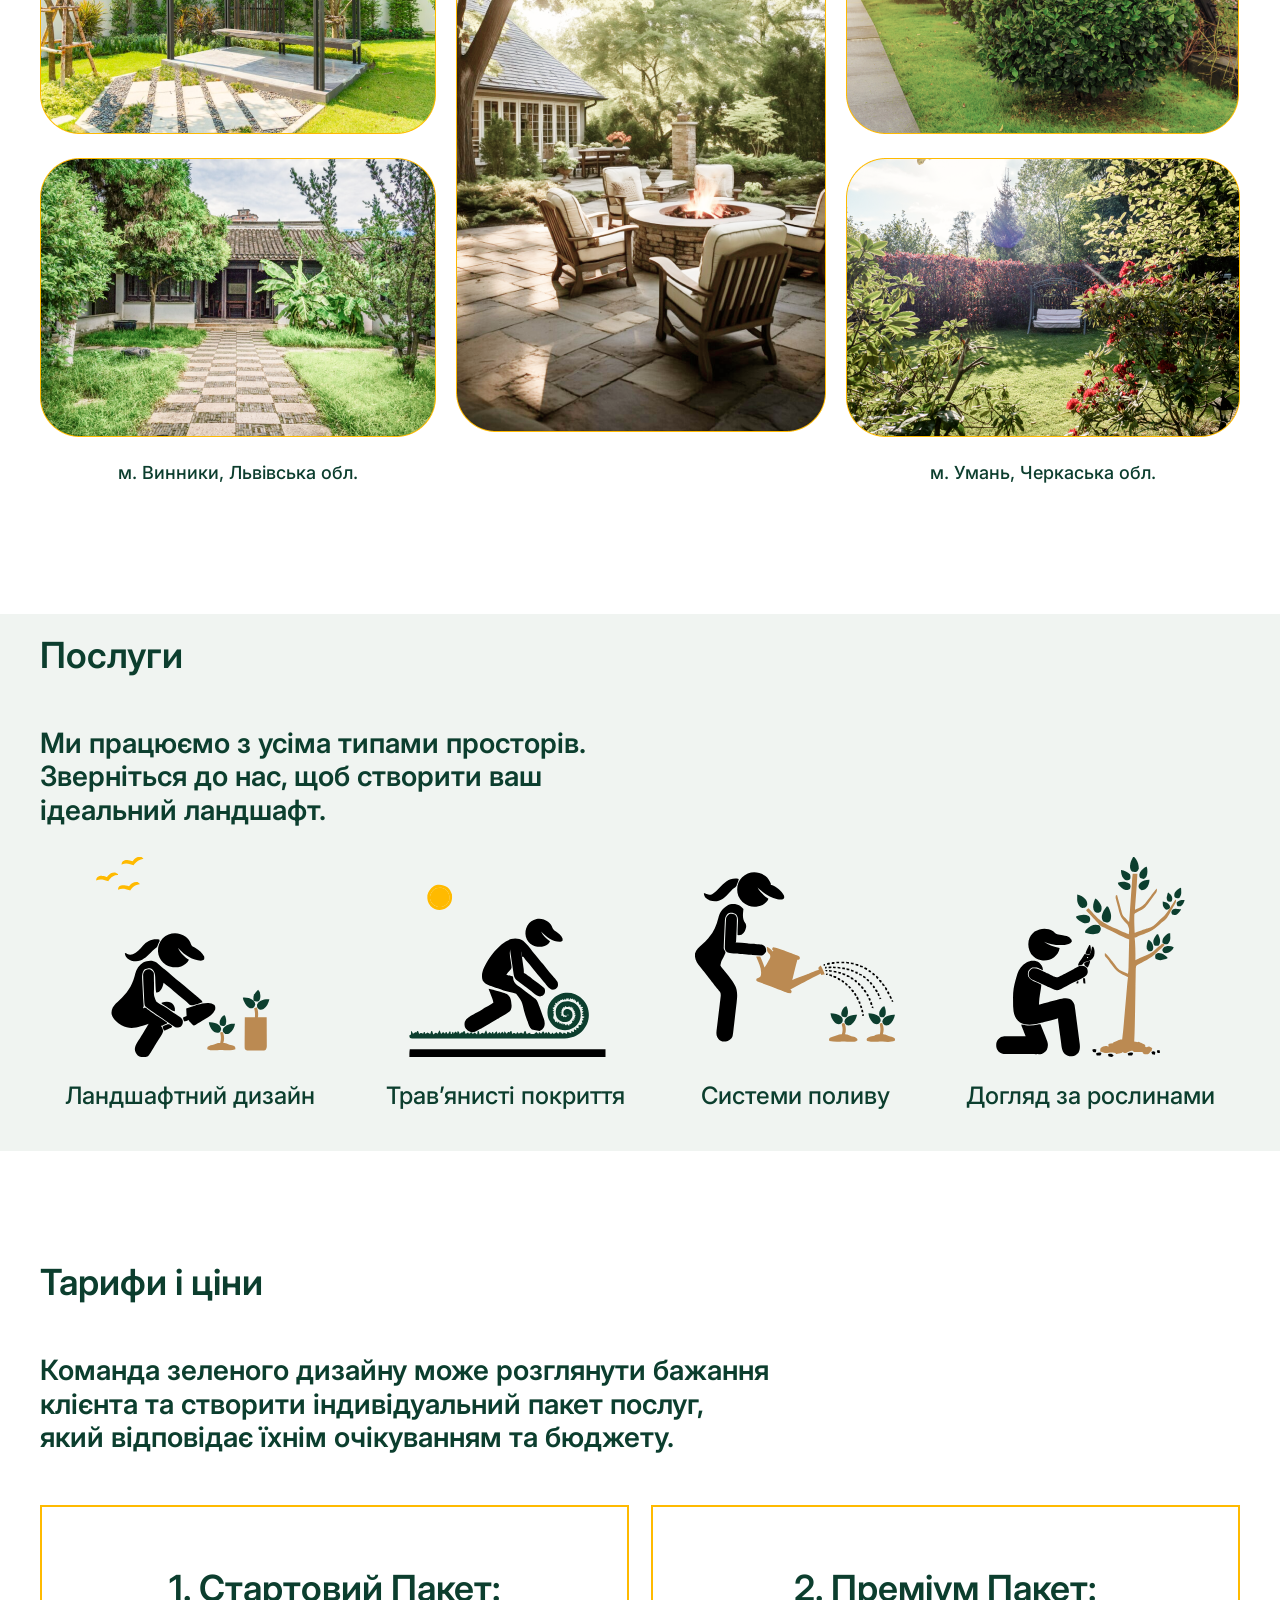
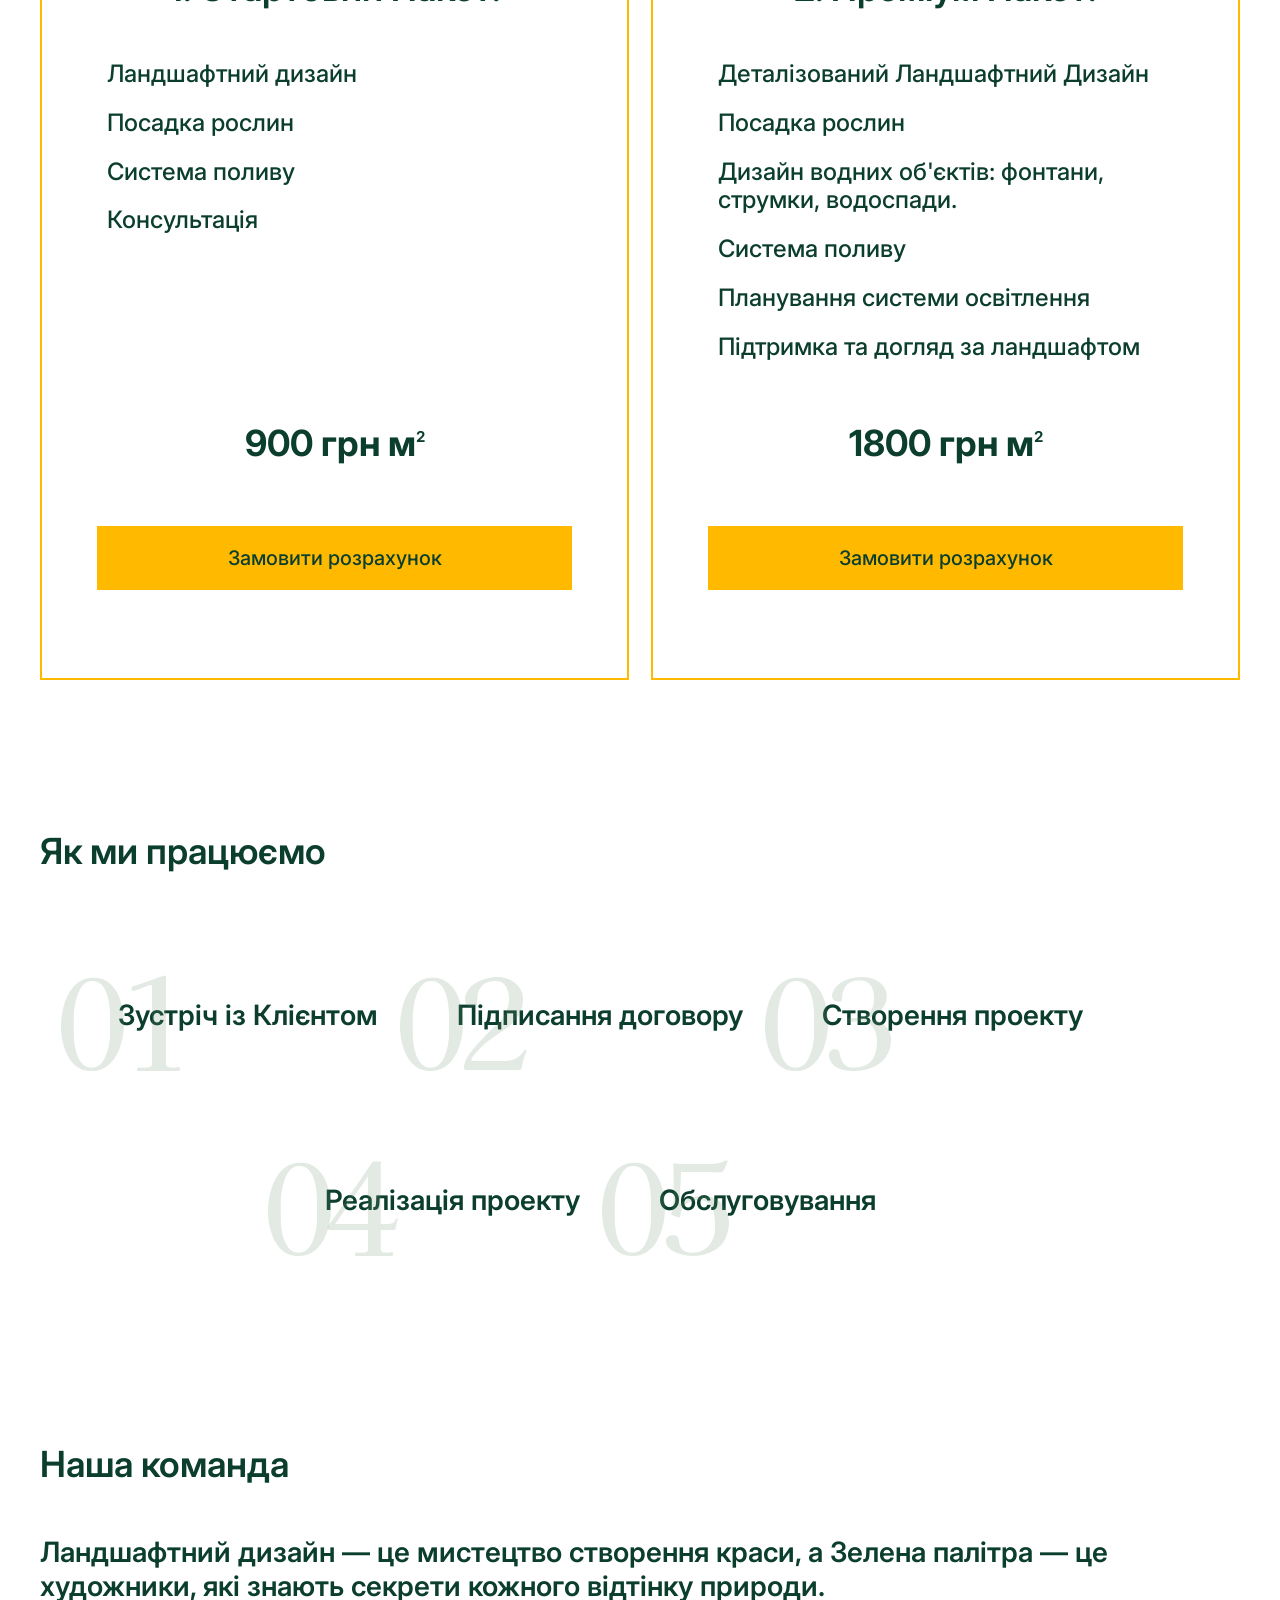
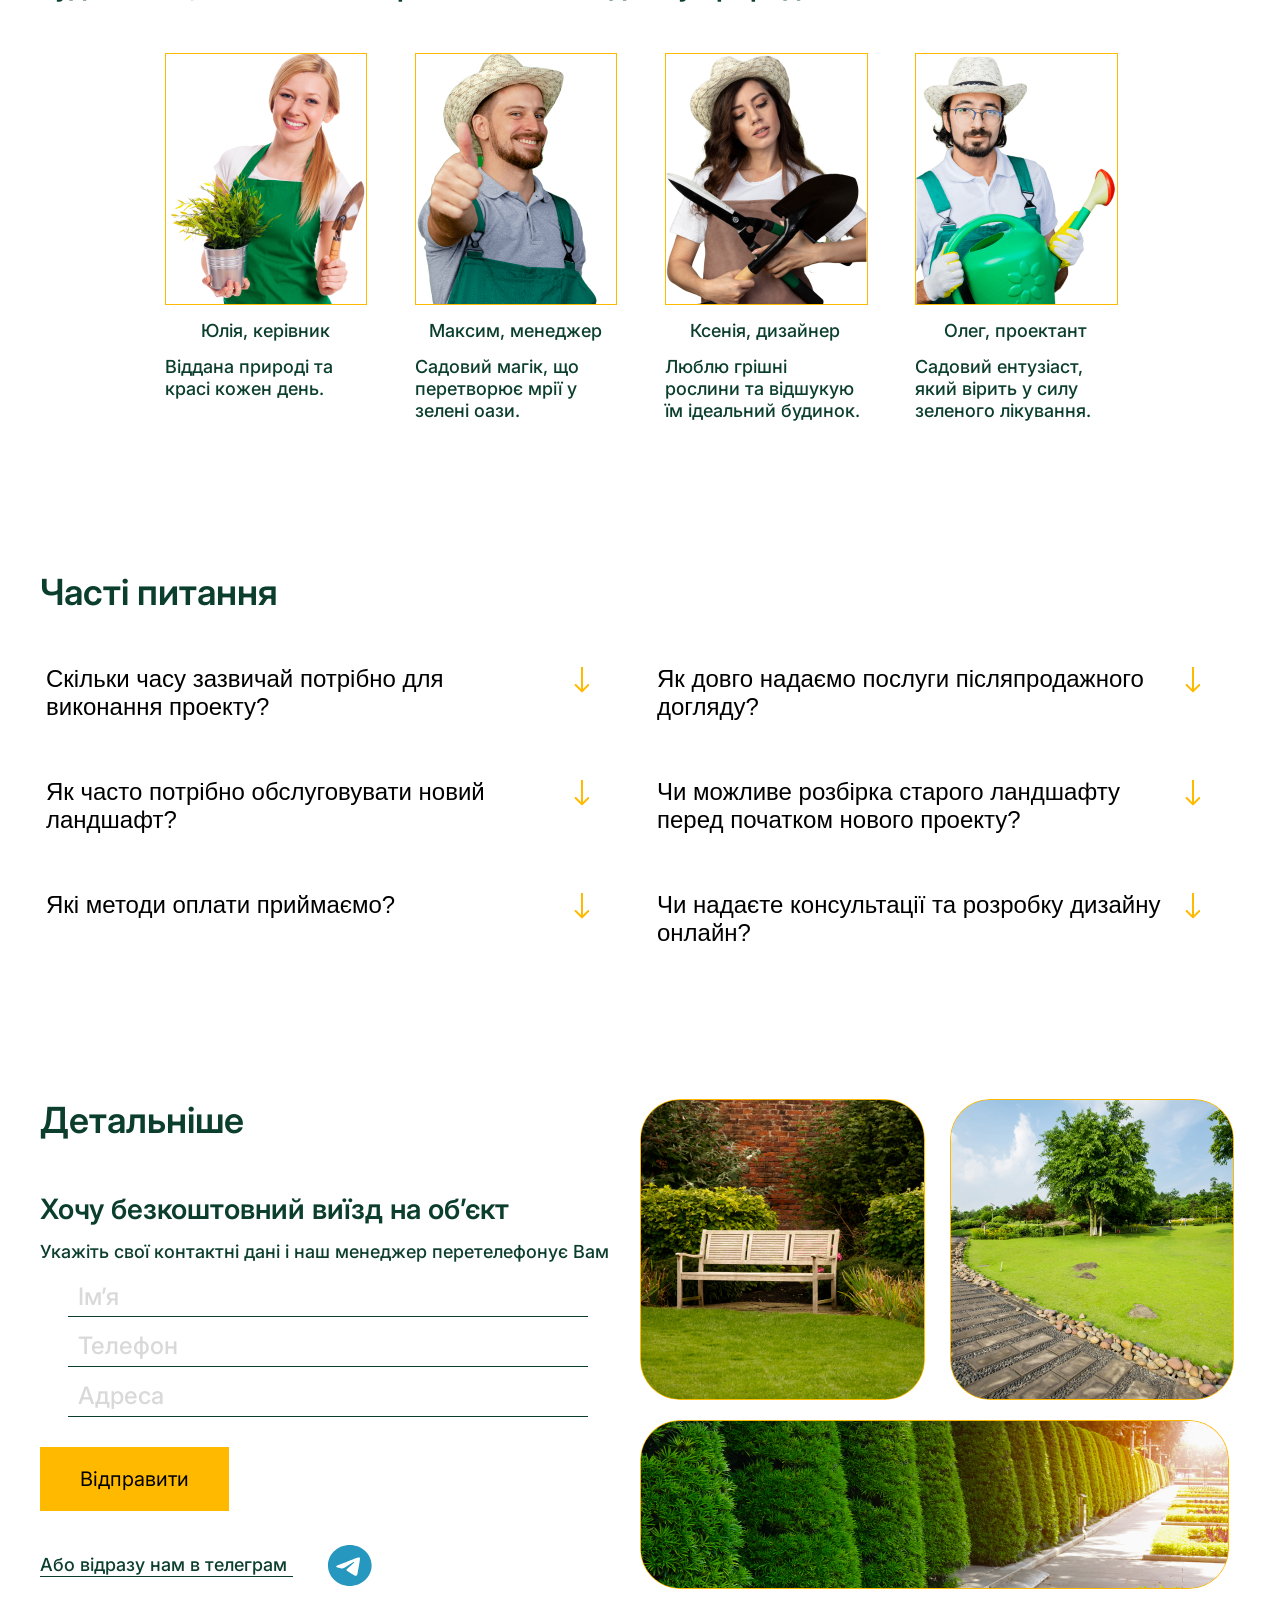
==== commit 59195bb9: "section "contact-form", html-box-sizing" ====
--- a/index.html
+++ b/index.html
@@ -242,8 +242,9 @@
               <li class="prices__item-first">2. Преміум Пакет:</li>
               <li class="prices__item">Деталізований Ландшафтний Дизайн</li>
               <li class="prices__item">Посадка рослин</li>
-              <li class="prices__item">Дизайн водних об'єктів: фонтани,
-                струмки, водоспади.</li>
+              <li class="prices__item">
+                Дизайн водних об'єктів: фонтани, струмки, водоспади.
+              </li>
               <li class="prices__item">Система поливу</li>
               <li class="prices__item">Планування системи освітлення</li>
               <li class="prices__item">Підтримка та догляд за ландшафтом</li>
@@ -270,28 +271,39 @@
       <section class="team">
         <div class="container">
           <h2 class="title">Наша команда</h2>
-          <p class="team__text">Ландшафтний дизайн — це мистецтво створення краси, а Зелена палітра — це художники, які знають секрети кожного відтінку природи.</p>
+          <p class="team__text">
+            Ландшафтний дизайн — це мистецтво створення краси, а Зелена палітра
+            — це художники, які знають секрети кожного відтінку природи.
+          </p>
           <div class="team__inner">
             <div class="team__list">
               <div class="team__item">
-                <img class="team__item-img" src="images/team-1.jpg" alt="">
+                <img class="team__item-img" src="images/team-1.jpg" alt="" />
                 <p class="team__item-name">Юлія, керівник</p>
-                <p class="team__item-descr">Віддана природі та красі кожен день.</p>
+                <p class="team__item-descr">
+                  Віддана природі та красі кожен день.
+                </p>
               </div>
               <div class="team__item">
-                <img class="team__item-img" src="images/team-2.jpg" alt="">
+                <img class="team__item-img" src="images/team-2.jpg" alt="" />
                 <p class="team__item-name">Максим, менеджер</p>
-                <p class="team__item-descr">Садовий магік, що перетворює мрії у зелені оази.</p>
+                <p class="team__item-descr">
+                  Садовий магік, що перетворює мрії у зелені оази.
+                </p>
               </div>
               <div class="team__item">
-                <img class="team__item-img" src="images/team-3.jpg" alt="">
+                <img class="team__item-img" src="images/team-3.jpg" alt="" />
                 <p class="team__item-name">Ксенія, дизайнер</p>
-                <p class="team__item-descr">Люблю грішні рослини та відшукую їм ідеальний будинок.</p>
+                <p class="team__item-descr">
+                  Люблю грішні рослини та відшукую їм ідеальний будинок.
+                </p>
               </div>
               <div class="team__item">
-                <img class="team__item-img" src="images/team-4.jpg" alt="">
+                <img class="team__item-img" src="images/team-4.jpg" alt="" />
                 <p class="team__item-name">Олег, проектант</p>
-                <p class="team__item-descr">Садовий ентузіаст, який вірить у силу зеленого лікування.</p>
+                <p class="team__item-descr">
+                  Садовий ентузіаст, який вірить у силу зеленого лікування.
+                </p>
               </div>
             </div>
           </div>
@@ -301,35 +313,99 @@
         <div class="container">
           <h2 class="title">Часті питання</h2>
           <div class="questions__accordeon accordeon">
-
-            <div class="accordeon__item">
-              <button class="accordeon__title">Скільки часу зазвичай потрібно для виконання проекту?</button>
-              <p class="accordeon__descr">Lorem ipsum dolor sit amet consectetur adipisicing elit. Ullam, sint?</p>
-            </div>
-
-            <div class="accordeon__item">
-              <button class="accordeon__title">Як часто потрібно обслуговувати новий ландшафт?</button>
-              <p class="accordeon__descr">Lorem ipsum dolor sit amet consectetur adipisicing elit. Ullam, sint?</p>
-            </div>
-
-            <div class="accordeon__item">
-              <button class="accordeon__title">Які методи оплати приймаємо?</button>
-              <p class="accordeon__descr">Lorem ipsum dolor sit amet consectetur adipisicing elit. Ullam, sint?</p>
-            </div>
-
-            <div class="accordeon__item">
-              <button class="accordeon__title">Як довго  надаємо послуги післяпродажного догляду?</button>
-              <p class="accordeon__descr">Lorem ipsum dolor sit amet consectetur adipisicing elit. Ullam, sint?</p>
-            </div>
-
-            <div class="accordeon__item">
-              <button class="accordeon__title">Чи можливе розбірка старого ландшафту перед початком нового проекту?</button>
-              <p class="accordeon__descr">Lorem ipsum dolor sit amet consectetur adipisicing elit. Ullam, sint?</p>
-            </div>
-
-            <div class="accordeon__item">
-              <button class="accordeon__title">Чи надаєте консультації та розробку дизайну онлайн?</button>
-              <p class="accordeon__descr">Lorem ipsum dolor sit amet consectetur adipisicing elit. Ullam, sint?</p>
+            <div class="accordeon__item">
+              <button class="accordeon__title">
+                Скільки часу зазвичай потрібно для виконання проекту?
+              </button>
+              <p class="accordeon__descr">
+                Lorem ipsum dolor sit amet consectetur adipisicing elit. Ullam,
+                sint?
+              </p>
+            </div>
+
+            <div class="accordeon__item">
+              <button class="accordeon__title">
+                Як часто потрібно обслуговувати новий ландшафт?
+              </button>
+              <p class="accordeon__descr">
+                Lorem ipsum dolor sit amet consectetur adipisicing elit. Ullam,
+                sint?
+              </p>
+            </div>
+
+            <div class="accordeon__item">
+              <button class="accordeon__title">
+                Які методи оплати приймаємо?
+              </button>
+              <p class="accordeon__descr">
+                Lorem ipsum dolor sit amet consectetur adipisicing elit. Ullam,
+                sint?
+              </p>
+            </div>
+
+            <div class="accordeon__item">
+              <button class="accordeon__title">
+                Як довго надаємо послуги післяпродажного догляду?
+              </button>
+              <p class="accordeon__descr">
+                Lorem ipsum dolor sit amet consectetur adipisicing elit. Ullam,
+                sint?
+              </p>
+            </div>
+
+            <div class="accordeon__item">
+              <button class="accordeon__title">
+                Чи можливе розбірка старого ландшафту перед початком нового
+                проекту?
+              </button>
+              <p class="accordeon__descr">
+                Lorem ipsum dolor sit amet consectetur adipisicing elit. Ullam,
+                sint?
+              </p>
+            </div>
+
+            <div class="accordeon__item">
+              <button class="accordeon__title">
+                Чи надаєте консультації та розробку дизайну онлайн?
+              </button>
+              <p class="accordeon__descr">
+                Lorem ipsum dolor sit amet consectetur adipisicing elit. Ullam,
+                sint?
+              </p>
+            </div>
+          </div>
+        </div>
+      </section>
+      <section class="contact-form">
+        <div class="container">
+          <div class="contact-form__inner">
+            <div class="contact-form__content">
+              <h2 class="title">Детальніше</h2>
+              <p class="contact-form__text">
+                Хочу безкоштовний виїзд на об’єкт
+              </p>
+              <form class="form" action="#">
+                <p class="form__text">
+                  Укажіть свої контактні дані і наш менеджер перетелефонує Вам
+                </p>
+                <input class="form__input" type="text" placeholder="Ім’я" />
+                <input class="form__input" type="phone" placeholder="Телефон" />
+                <input class="form__input" type="text" placeholder="Адреса" />
+                <button class="form__btn" type="submit">Відправити</button>
+              </form>
+              <a class="form__link" href="#"
+                ><span>Або відразу нам в телеграм</span>
+                <img src="images/telegram.svg" alt=""
+              /></a>
+            </div>
+            <div class="contact-form__images">
+              <img class="contact-form__img" src="images/form-1.jpg" alt="" />
+              <img class="contact-form__img" src="images/form-2.jpg" alt="" />
+              <img
+                class="contact-form__img contact-form__img-mod"
+                src="images/form-3.jpg"
+                alt=""
+              />
             </div>
           </div>
         </div>
--- a/css/style.css
+++ b/css/style.css
@@ -1,8 +1,15 @@
+html {
+  box-sizing: border-box;
+}
+*,
+*::before,
+*::after {
+  box-sizing: inherit;
+}
 a {
   text-decoration: none;
   color: inherit;
 }
-
 
 /* 
 .kaisei-decol-regular {
@@ -39,38 +46,36 @@
 
 body {
   font-family: "Inter", sans-serif;
-  color: #0C3E2E;
-font-size: 18px;
-font-weight: 500;
-line-height: 1.2;
+  color: #0c3e2e;
+  font-size: 18px;
+  font-weight: 500;
+  line-height: 1.2;
 }
 .container {
-  max-width: 1200px;
+  max-width: 1220px;
   margin: 0 auto;
   padding: 0 10px;
-
-}
-
-.title{
-  font-weight: 600;
-font-size: 36px;
-margin-bottom: 50px;
+}
+
+.title {
+  font-weight: 600;
+  font-size: 36px;
+  margin-bottom: 50px;
 }
 
 .header {
-background-image: url(../images/header-bg.svg);
-background-repeat: no-repeat;
-background-position: top center;
-background-size: contain;
-margin-bottom: 150px;
-
+  background-image: url(../images/header-bg.svg);
+  background-repeat: no-repeat;
+  background-position: top center;
+  background-size: contain;
+  margin-bottom: 150px;
 }
 
 .header__inner {
-min-height: 100vh;
-display: flex;
-flex-direction: column;
-justify-content: space-between;
+  min-height: 100vh;
+  display: flex;
+  flex-direction: column;
+  justify-content: space-between;
 }
 
 .header-top {
@@ -84,29 +89,28 @@
 }
 
 .menu__link {
-text-transform: uppercase;
-font-size: 16px;
-
+  text-transform: uppercase;
+  font-size: 16px;
 }
 
 .phone {
-  color: #BB8A52;
-}
-
-.header-content__inner{
+  color: #bb8a52;
+}
+
+.header-content__inner {
   display: flex;
   justify-content: space-between;
   gap: 0 22px;
   align-items: center;
 }
-.header-content__text{
-max-width: 510px;
-}
-
-.header-content__text span{
-  color: #CC2E2E;
-}
-.header-content__title{
+.header-content__text {
+  max-width: 510px;
+}
+
+.header-content__text span {
+  color: #cc2e2e;
+}
+.header-content__title {
   font-weight: 600;
   font-size: 48px;
   margin: 20px 0 80px;
@@ -114,33 +118,32 @@
 }
 
 .header-content__btn {
-background-color: #FFBA00;
-padding: 20px 38px;
-display: inline-block;
-font-style: 20px;
-margin-top: 50px;
+  background-color: #ffba00;
+  padding: 20px 38px;
+  display: inline-block;
+  font-style: 20px;
+  margin-top: 50px;
 }
 
 .header__text {
   font-size: 24px;
   text-align: center;
   padding: 25px 0;
-  
 }
 
 .about {
   margin-bottom: 150px;
 }
 
-.about__inner{
+.about__inner {
   display: flex;
   gap: 22px;
   align-items: center;
 }
 
-.about__inner-text{
-margin-bottom: 30px;
-max-width: 506px;
+.about__inner-text {
+  margin-bottom: 30px;
+  max-width: 506px;
 }
 .about__inner-text span {
   font-family: "Balsamiq Sans", sans-serif;
@@ -150,21 +153,21 @@
 
 .about__inner-title {
   font-weight: 600;
-font-size: 28px;
-margin-bottom: 30px;
-}
-
-.about__inner-list{
+  font-size: 28px;
+  margin-bottom: 30px;
+}
+
+.about__inner-list {
   display: flex;
   gap: 0 30px;
-  color: #BB8A52;
+  color: #bb8a52;
   text-align: center;
 }
 
 .about__inner-list dt {
   font-weight: 600;
-font-size: 48px;
-margin-bottom: 5px;
+  font-size: 48px;
+  margin-bottom: 5px;
 }
 
 .why {
@@ -173,9 +176,9 @@
 
 .why__text {
   font-weight: 600;
-font-size: 28px;
-max-width: 583px;
-margin-bottom: 40px;
+  font-size: 28px;
+  max-width: 583px;
+  margin-bottom: 40px;
 }
 
 .why__inner {
@@ -188,7 +191,6 @@
   list-style-type: none;
   counter-reset: my-counter;
   padding-left: 10px;
- 
 }
 
 .why_inner-item::before {
@@ -199,18 +201,18 @@
 
 .why_inner-item {
   font-weight: 600;
-font-size: 28px;
+  font-size: 28px;
 }
 
 .why_inner-item + .why_inner-item {
   margin-top: 50px;
 }
 
-.why_inner-item.pl--60{
-padding-left: 60px;
-}
-
-.why_inner-item.pl--90{
+.why_inner-item.pl--60 {
+  padding-left: 60px;
+}
+
+.why_inner-item.pl--90 {
   padding-left: 90px;
 }
 
@@ -219,9 +221,9 @@
 }
 .projects__text {
   font-weight: 600;
-font-size: 28px;
-max-width: 593px;
-margin-bottom: 30px;
+  font-size: 28px;
+  max-width: 593px;
+  margin-bottom: 30px;
 }
 
 .projecrts__gallery {
@@ -234,7 +236,6 @@
 .projecrts__gallery-text {
   text-align: center;
   padding: 20px 0;
-
 }
 
 .gallery--item {
@@ -244,14 +245,14 @@
 .services__text {
   max-width: 587px;
   font-weight: 600;
-font-size: 28px;
-margin-bottom: 30px;
+  font-size: 28px;
+  margin-bottom: 30px;
 }
 
 .services {
   margin-bottom: 110px;
   padding: 20px 0 40px;
-  background-color:rgba(109, 151, 115, 0.1); ;
+  background-color: rgba(109, 151, 115, 0.1);
 }
 
 .services__list {
@@ -274,8 +275,8 @@
 .prices__text {
   max-width: 729px;
   font-weight: 600;
-font-size: 28px;
-margin-bottom: 50px;
+  font-size: 28px;
+  margin-bottom: 50px;
 }
 
 .prices__box {
@@ -284,7 +285,7 @@
 }
 
 .prices__list {
-  border: 2px solid #FFBA00;
+  border: 2px solid #ffba00;
   padding: 60px 55px 88px;
   text-align: center;
   width: 100%;
@@ -295,8 +296,8 @@
 
 .prices__item-first {
   font-weight: 600;
-font-size: 36px;
-margin-bottom: 40px;
+  font-size: 36px;
+  margin-bottom: 40px;
 }
 
 .prices__item {
@@ -308,13 +309,13 @@
 
 .prices__item-sum {
   font-weight: 700;
-font-size: 36px;
-margin-bottom: 60px;
-margin-top: auto;
-display: flex;
-justify-content: center;
-align-items: flex-end;
-height: 94px;
+  font-size: 36px;
+  margin-bottom: 60px;
+  margin-top: auto;
+  display: flex;
+  justify-content: center;
+  align-items: flex-end;
+  height: 94px;
 }
 
 .prices__item-sum sub {
@@ -324,7 +325,7 @@
 
 .prices__item-btn {
   padding: 20px 32px;
-  background-color: #FFBA00;
+  background-color: #ffba00;
   display: block;
   font-size: 20px;
 }
@@ -341,15 +342,14 @@
   justify-content: center;
   flex-wrap: wrap;
   gap: 0 15px;
-  
 }
 
 .work__item {
   font-weight: 600;
-font-size: 28px;
-position: relative;
-line-height: 185px;
-padding-left: 64px;
+  font-size: 28px;
+  position: relative;
+  line-height: 185px;
+  padding-left: 64px;
 }
 
 .work__item::before {
@@ -357,7 +357,7 @@
   counter-increment: my-counter;
   font-size: 128px;
   font-family: "Kaisei Decol", serif;
-  color:  rgba(109, 151, 115, 0.2);
+  color: rgba(109, 151, 115, 0.2);
   font-weight: 400;
   letter-spacing: -12px;
   position: absolute;
@@ -370,14 +370,14 @@
 
 .team__text {
   font-weight: 600;
-font-size: 28px;
-margin-bottom: 50px;
+  font-size: 28px;
+  margin-bottom: 50px;
 }
 
 .team__list {
   display: flex;
   justify-content: center;
-  gap: 0 50px; 
+  gap: 0 50px;
 }
 
 .team__item {
@@ -385,7 +385,7 @@
 }
 
 .team__item-img {
-  border: 1px solid #FFBA00;
+  border: 1px solid #ffba00;
 }
 .team__item-name {
   padding: 10px 0 15px;
@@ -414,8 +414,8 @@
   text-align: left;
   cursor: pointer;
   padding-right: 70px;
-position: relative;
-width: 100%;
+  position: relative;
+  width: 100%;
 }
 
 .accordeon__title::after {
@@ -430,4 +430,87 @@
 
 .accordeon__descr {
   display: none;
-}+}
+
+.contact-form {
+  margin-bottom: 150px;
+}
+
+.contact-form__inner {
+  display: grid;
+  grid-template-columns: repeat(2, 1fr);
+}
+
+.contact-form__text {
+  font-weight: 600;
+  font-size: 28px;
+  margin-bottom: 15px;
+}
+
+.form__text {
+  margin-bottom: 15px;
+}
+
+.form__input {
+  max-width: 520px;
+  width: 100%;
+  display: inline-block;
+  border: none;
+  border-bottom: 1px solid #0c3e2e;
+  margin-bottom: 10px;
+  padding: 5px 10px;
+  margin-left: 28px;
+  font-size: 24px;
+  color: #0c3e2e;
+  font-weight: 500;
+  line-height: 1.2;
+  font-family: "Inter", sans-serif;
+}
+
+.form__input::placeholder {
+  font-size: 24px;
+  color: #d9d9d9;
+  font-weight: 500;
+  line-height: 1.2;
+  font-family: "Inter", sans-serif;
+}
+
+.form__btn {
+  font-family: "Inter", sans-serif;
+  background: #ffba00;
+  display: inline-block;
+  border: none;
+  padding: 20px 40px;
+  margin-top: 20px;
+  margin-bottom: 30px;
+  font-size: 20px;
+  cursor: pointer;
+}
+
+.form__link {
+  display: flex;
+  align-items: center;
+}
+
+.form__link span {
+  border-bottom: 1px solid #0c3e2e;
+  padding-right: 6px;
+}
+.form__link img {
+  margin-left: 31px;
+}
+
+.contact-form__img {
+  border-radius: 40px;
+}
+
+.contact-form__images {
+  display: grid;
+  gap: 20px;
+  grid-template-columns: repeat(2, 1fr);
+  grid-template-rows: repeat(2, 1fr);
+}
+
+.contact-form__img-mod {
+  grid-column: 1 / -1;
+}
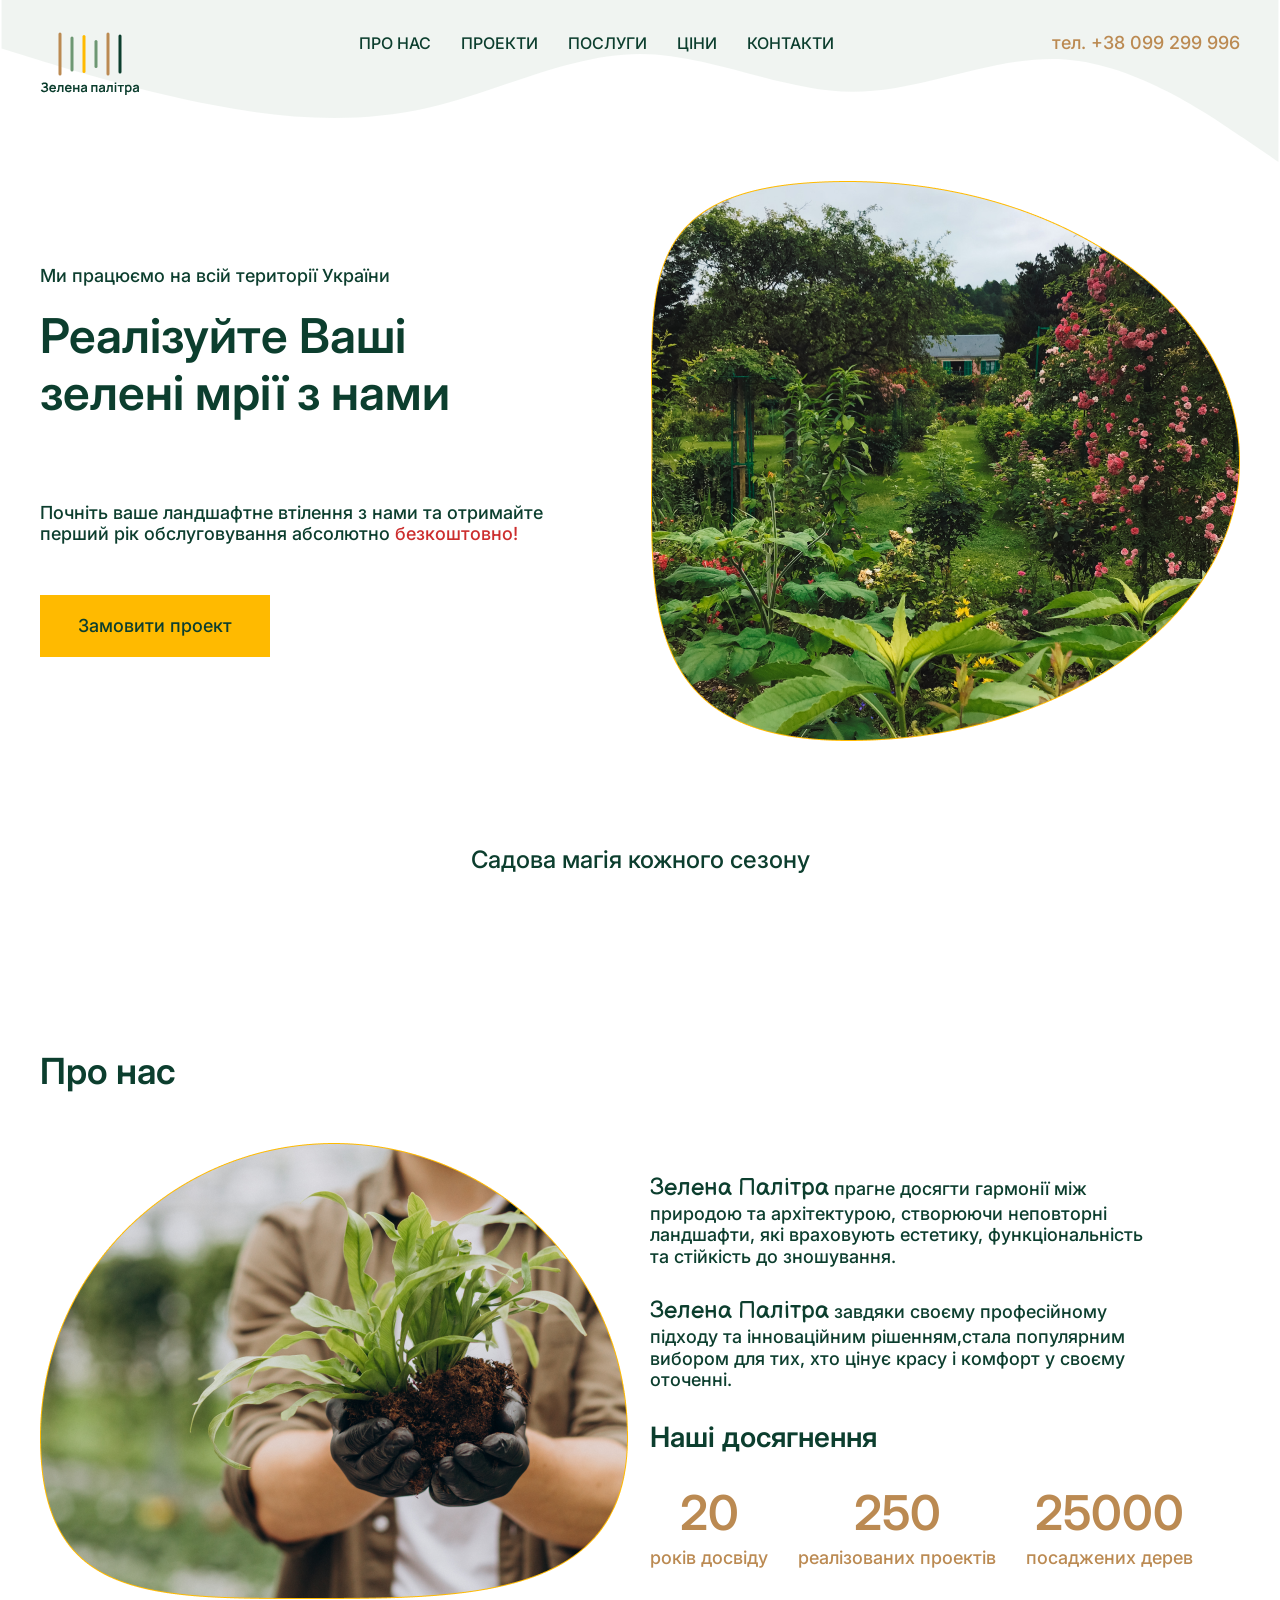
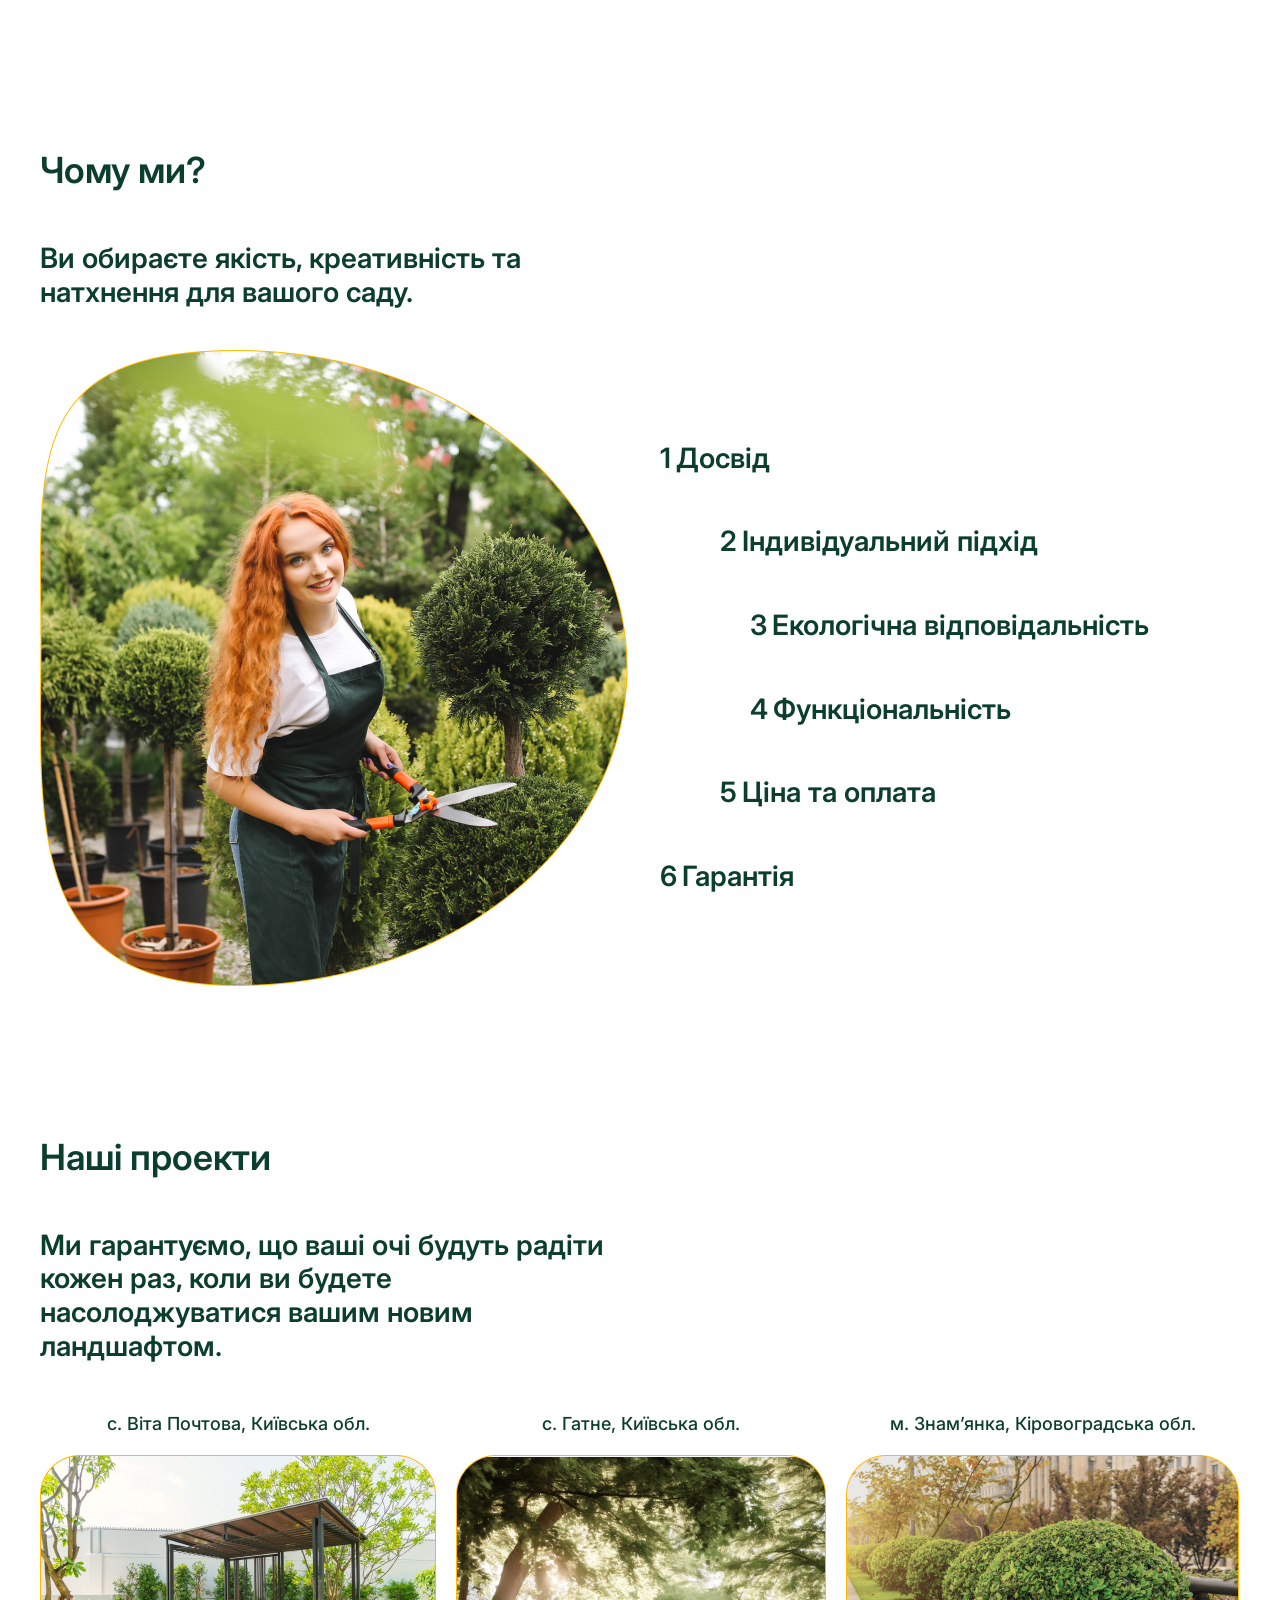
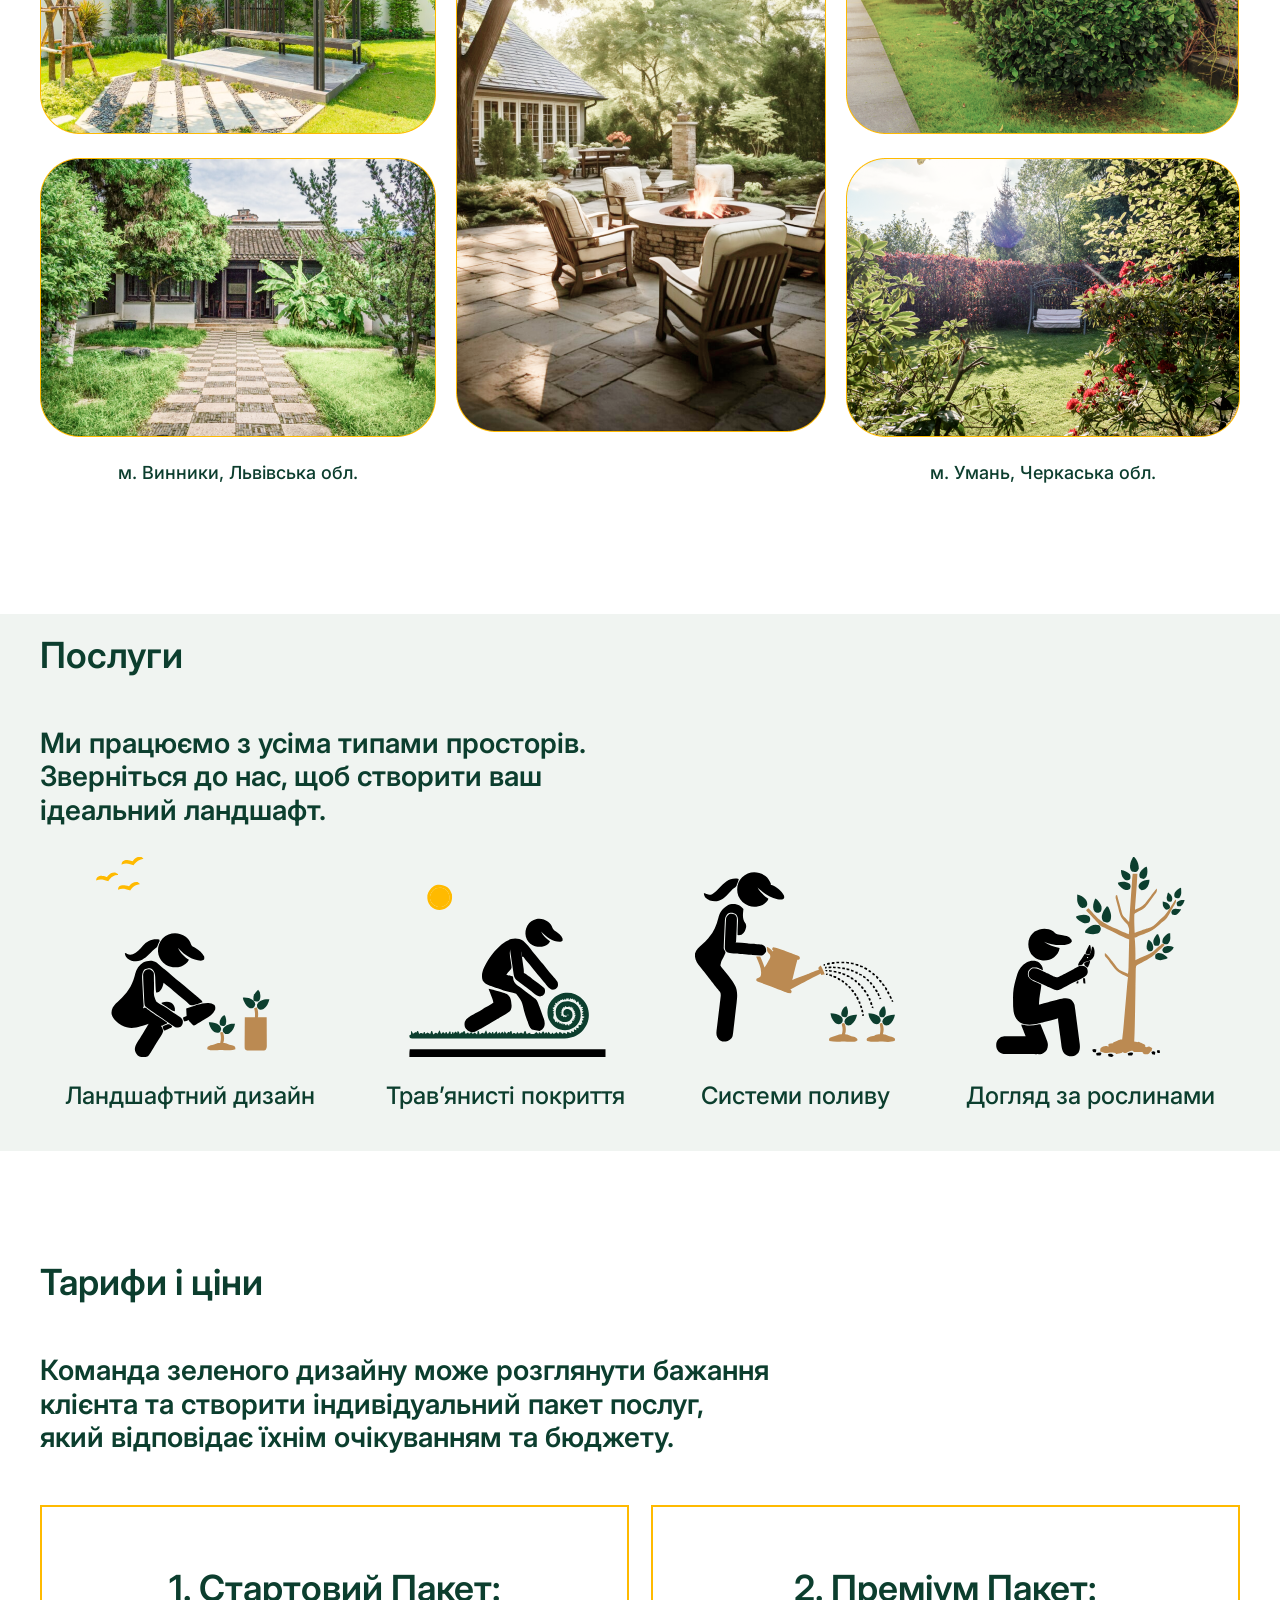
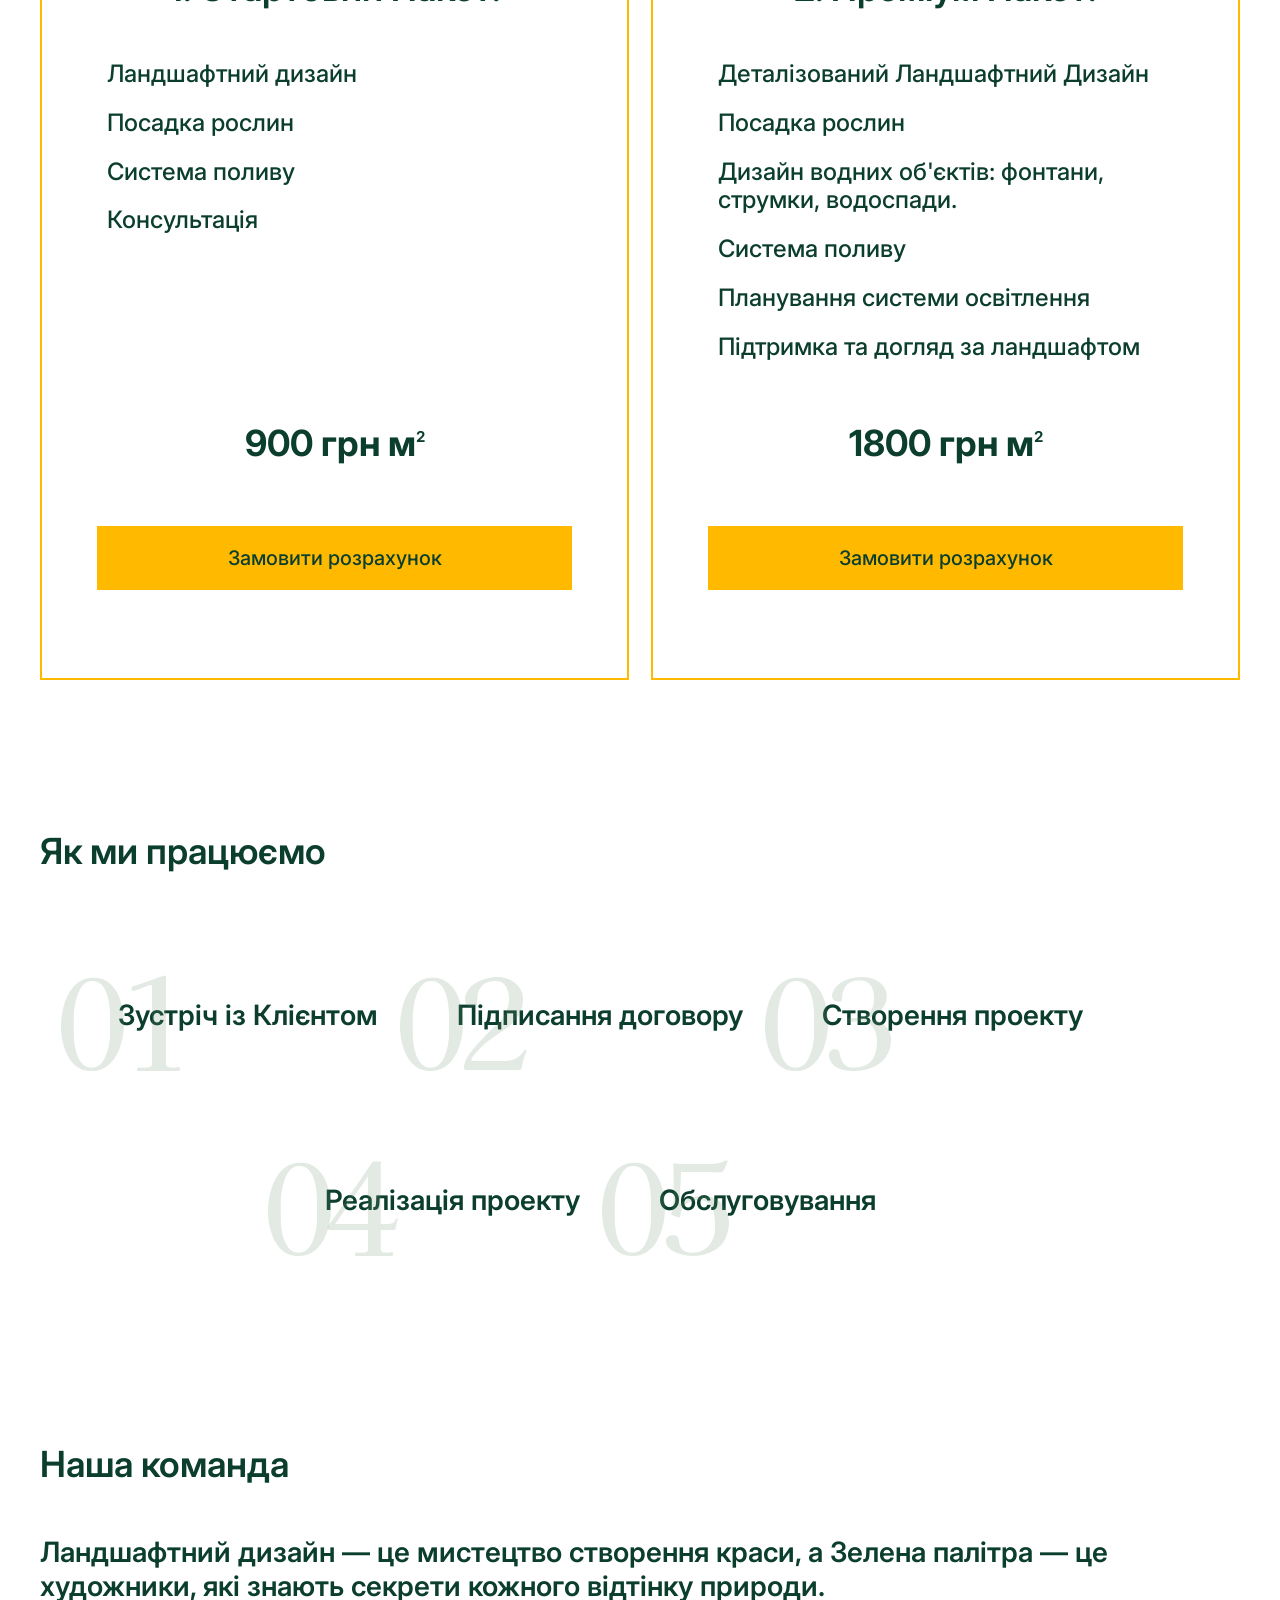
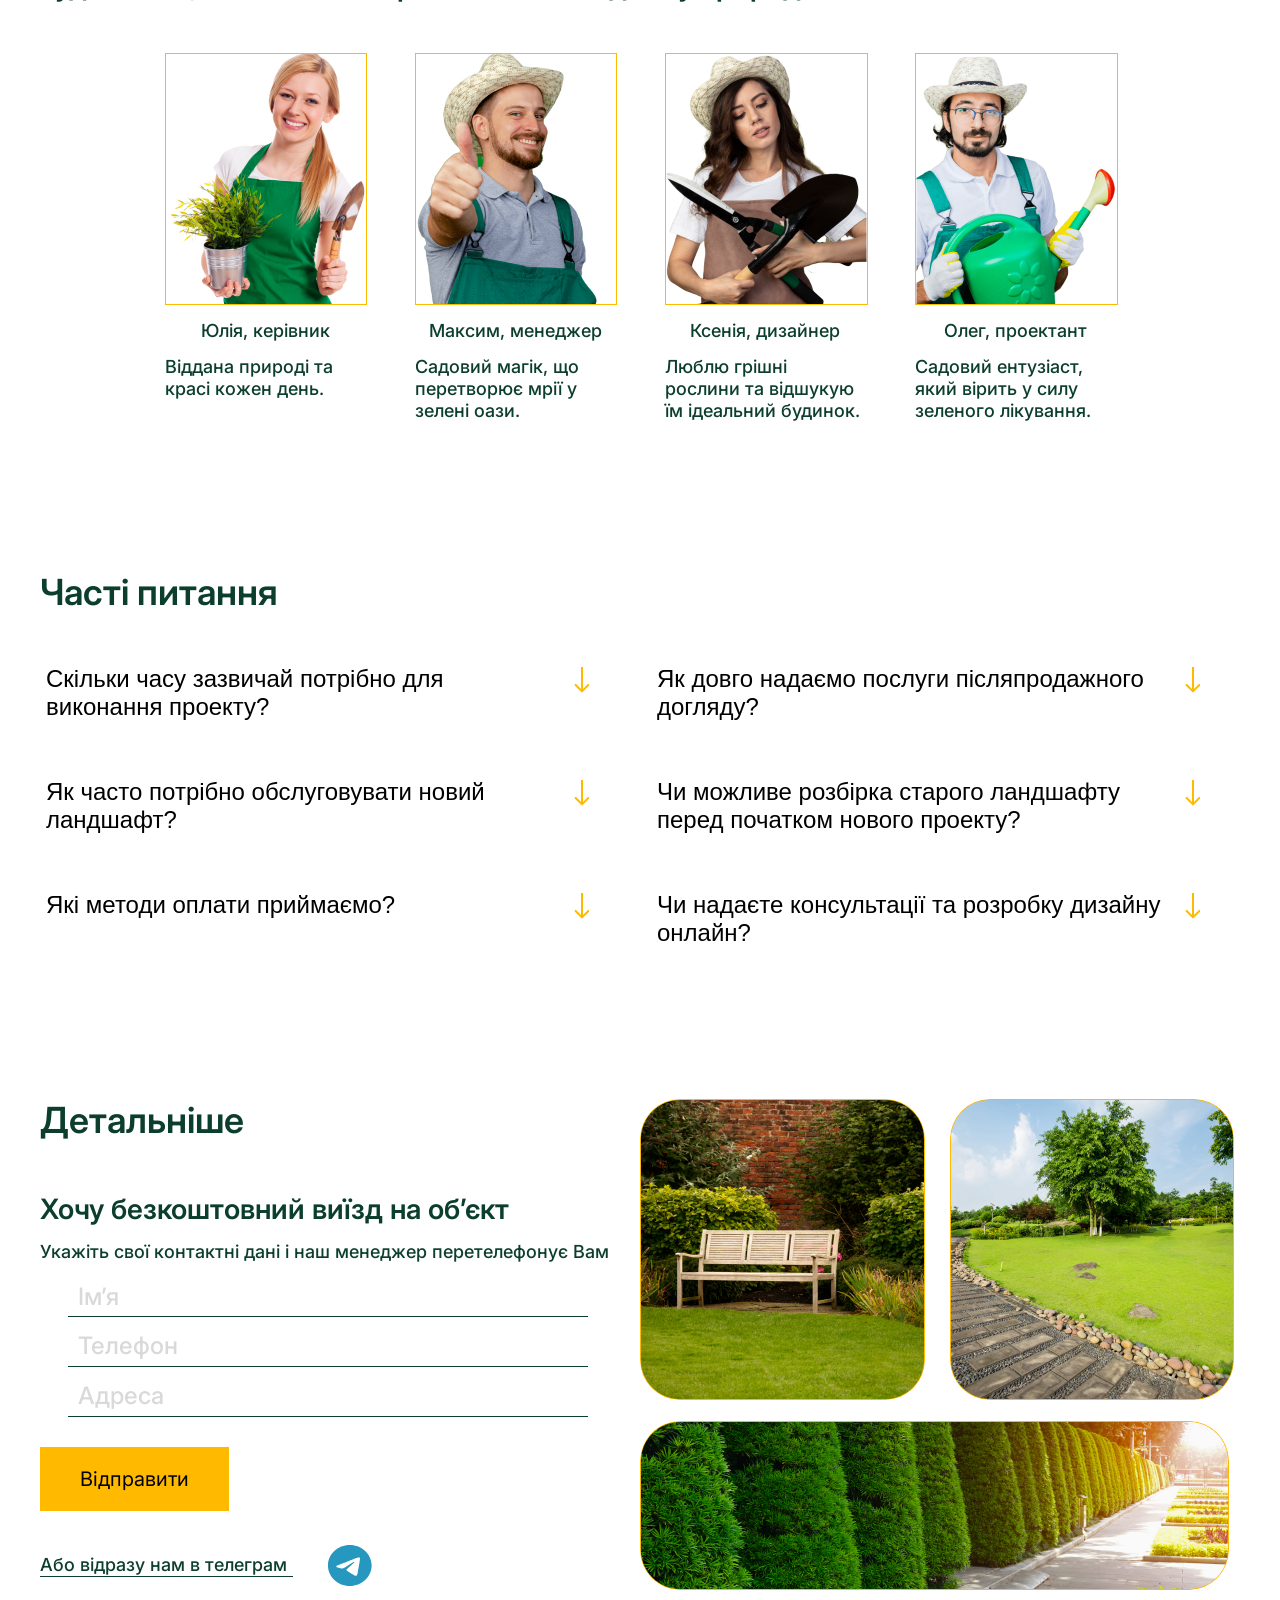
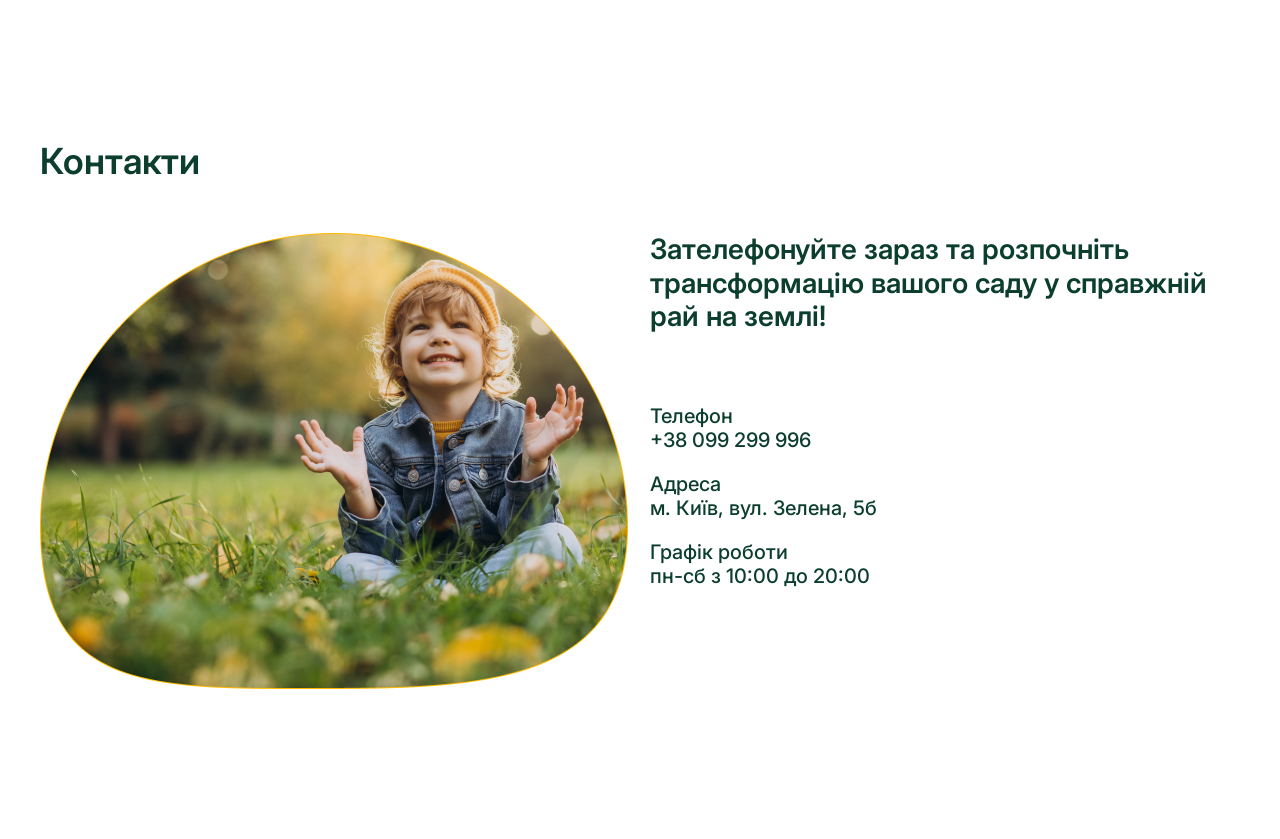
==== commit 353d3c1c: "section "contacts"" ====
--- a/index.html
+++ b/index.html
@@ -410,6 +410,25 @@
           </div>
         </div>
       </section>
+      <section class="contacts">
+        <div class="container">
+          <h2 class="title">Контакти</h2>
+          <div class="contacts__inner">
+            <img class="contacts__img" src="images/contacts.png" alt="">
+            <div class="contacts__content">
+              <p class="contacts__text">Зателефонуйте зараз та розпочніть трансформацію вашого саду у справжній рай на землі!</p>
+              <dl class="contacts__info">
+                <dt>Телефон</dt>
+                <dd><a href="tel:+38099299996">+38 099 299 996</a></dd>
+                <dt>Адреса</dt>
+                <dd>м. Київ, вул. Зелена, 5б</dd>
+                <dt>Графік роботи</dt>
+                <dd>пн-сб з 10:00 до 20:00</dd>
+              </dl>
+            </div>
+          </div>
+        </div>
+      </section>
     </main>
     <script src="js/main.js"></script>
   </body>
--- a/css/style.css
+++ b/css/style.css
@@ -508,9 +508,32 @@
   display: grid;
   gap: 20px;
   grid-template-columns: repeat(2, 1fr);
-  grid-template-rows: repeat(2, 1fr);
+  
 }
 
 .contact-form__img-mod {
   grid-column: 1 / -1;
 }
+
+.contacts {
+  margin-bottom: 150px;
+}
+.contacts__inner {
+  display: flex;
+  gap: 0 22px;
+}
+
+.contacts__text {
+  font-weight: 600;
+font-size: 28px;
+max-width: 589px;
+margin-bottom: 70px;
+}
+
+.contacts__info {
+  font-size: 20px;
+}
+
+.contacts__info dt {
+  margin-top: 20px;
+}
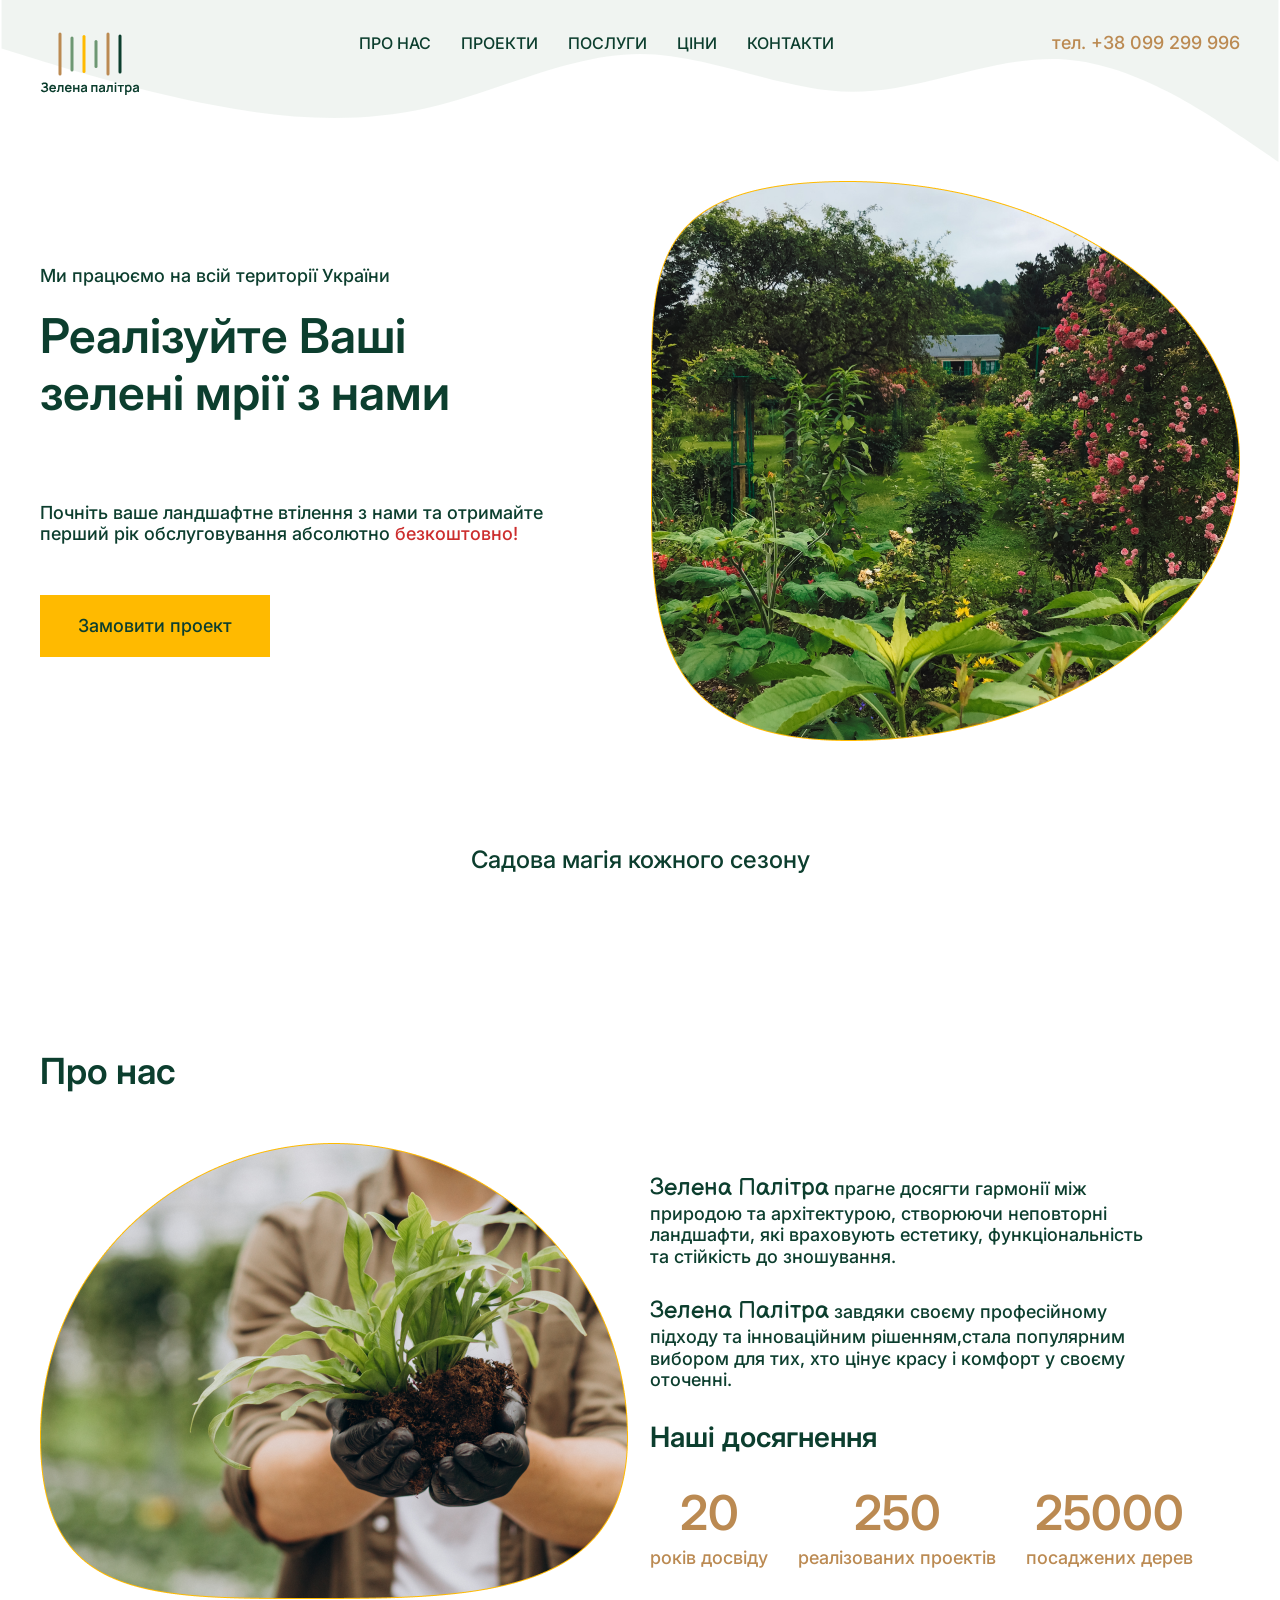
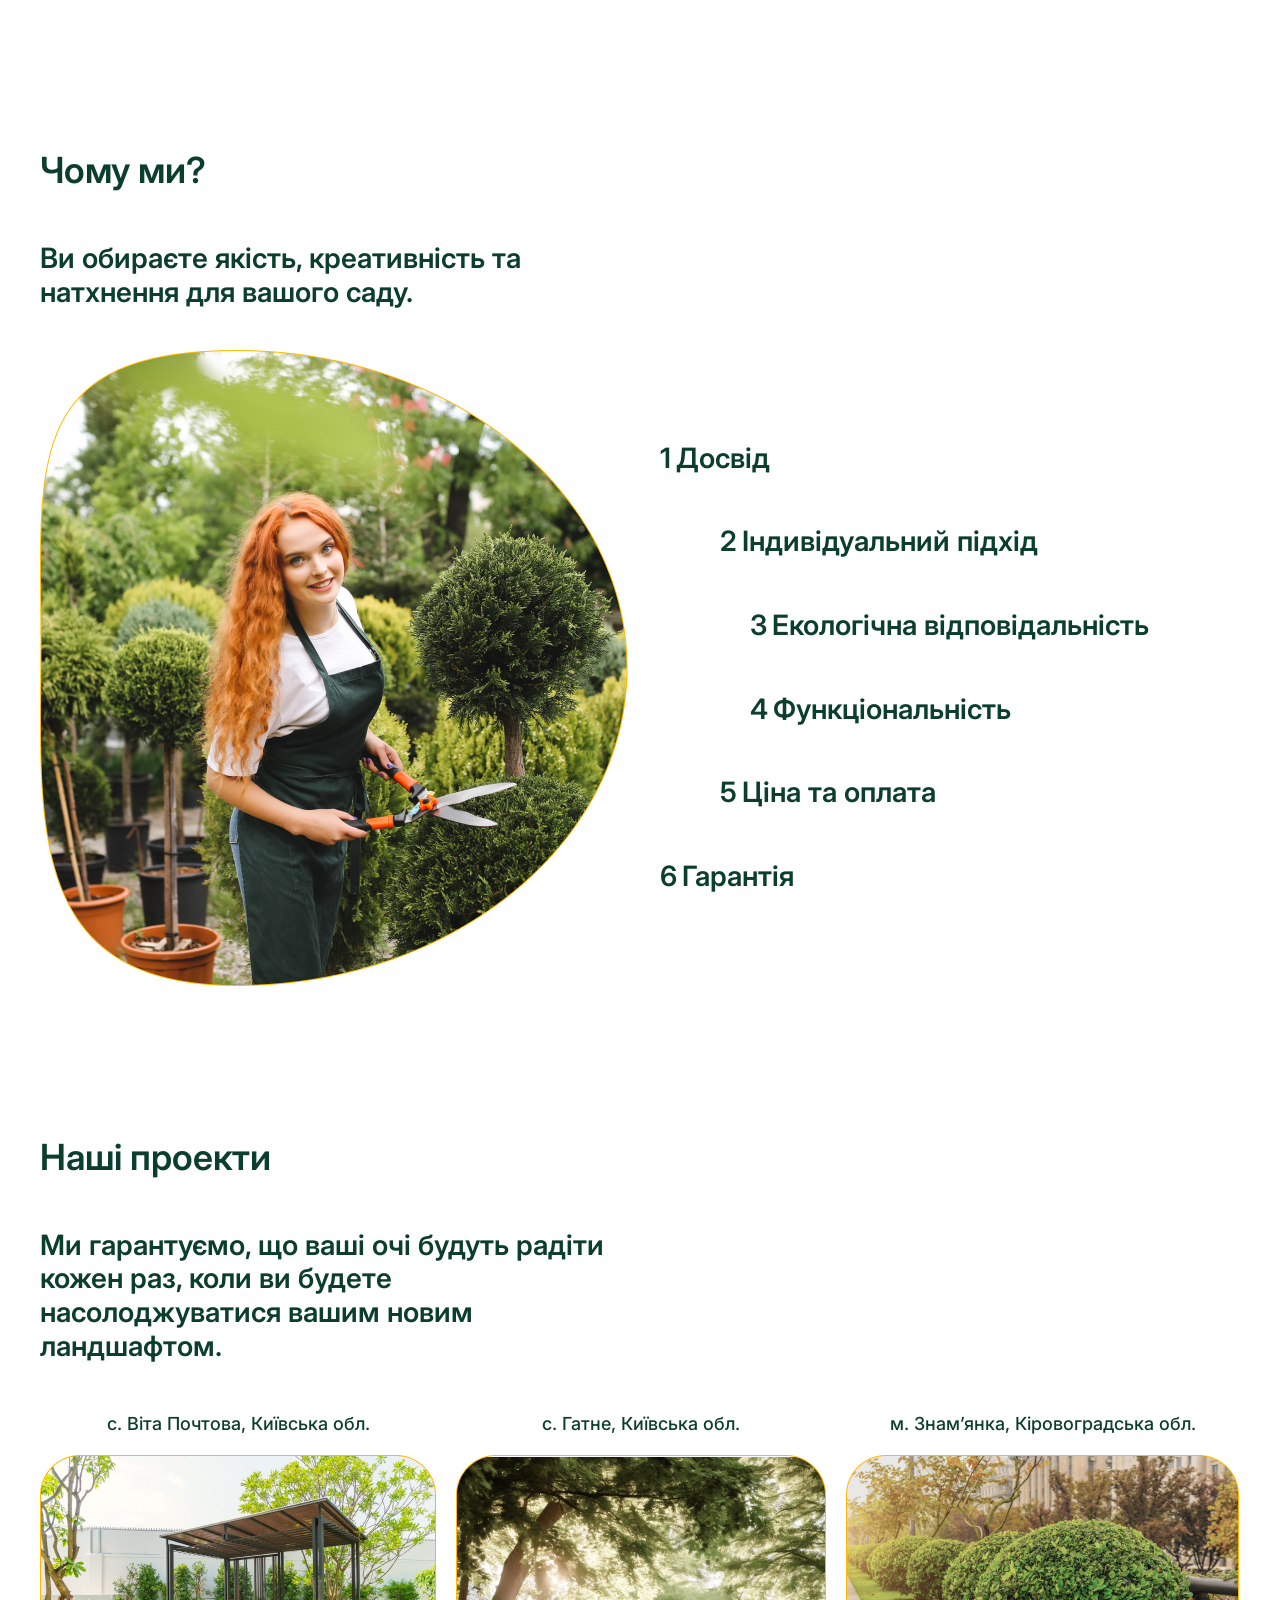
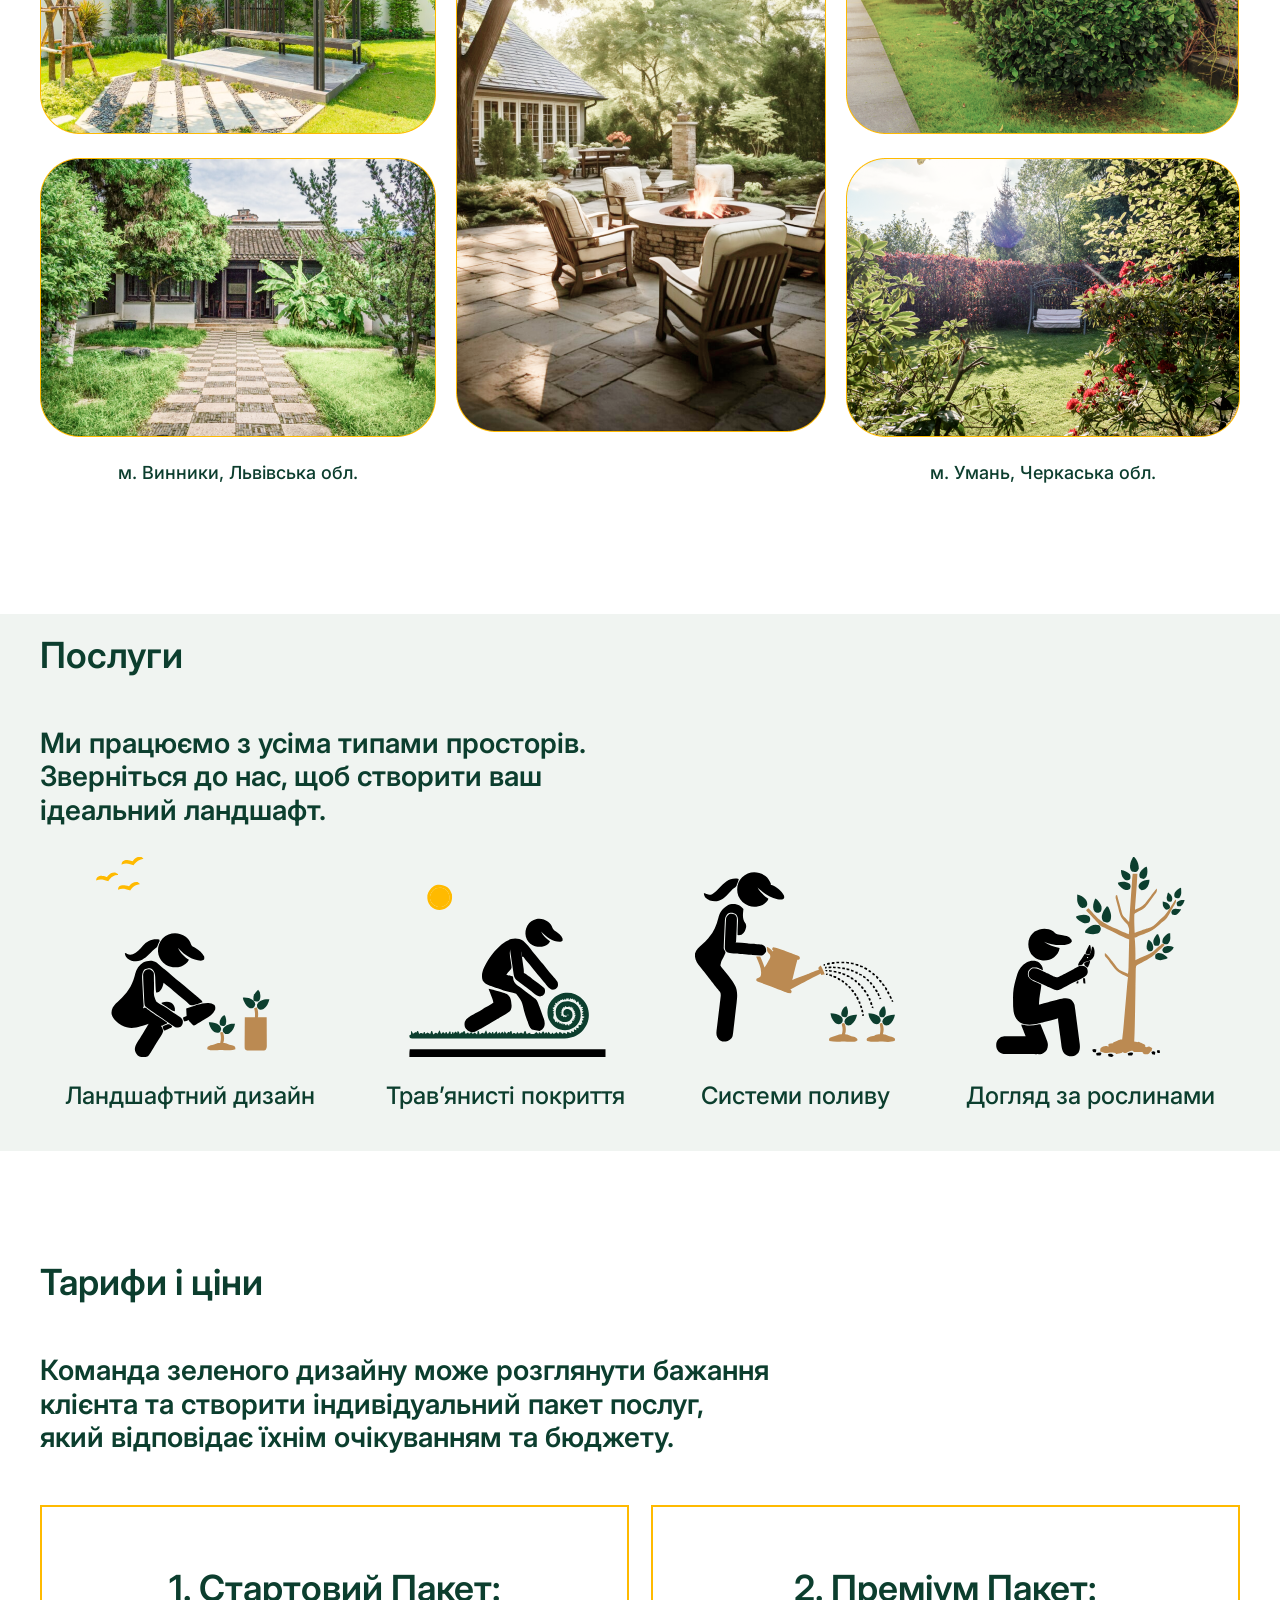
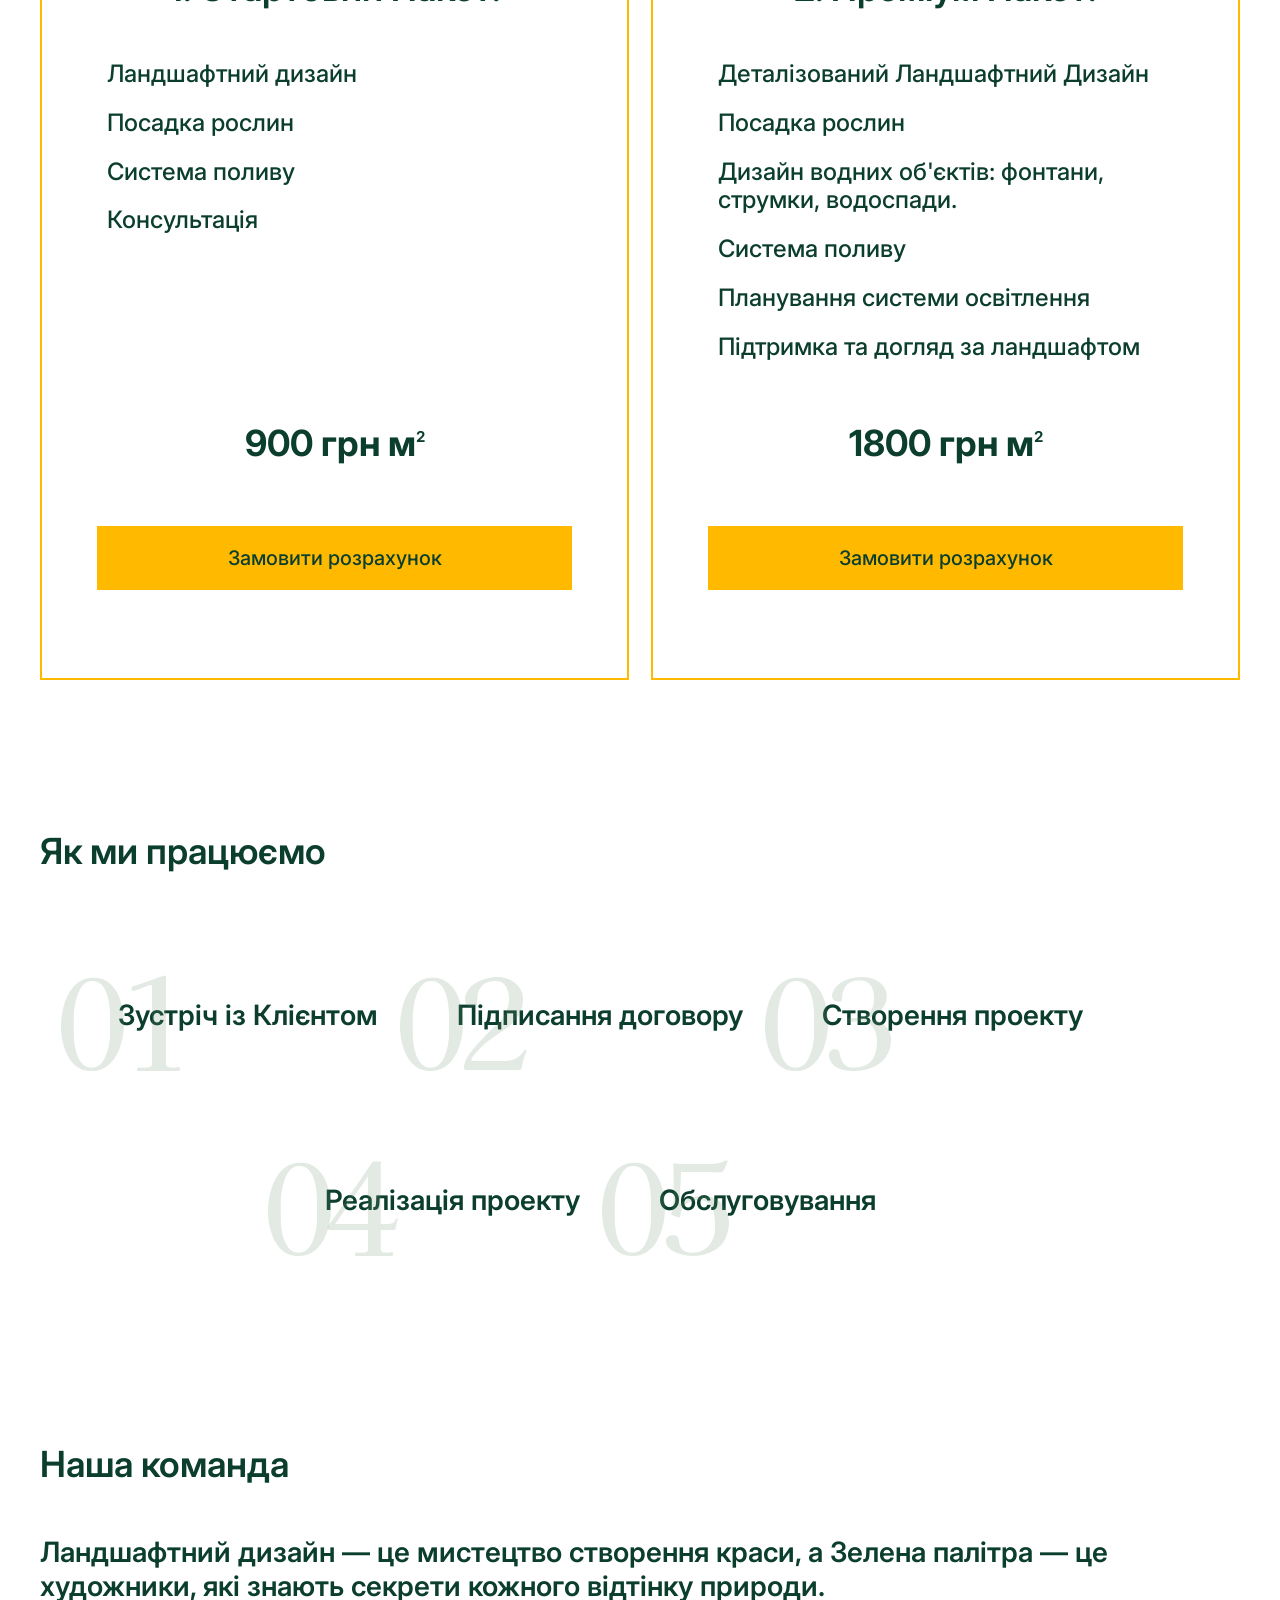
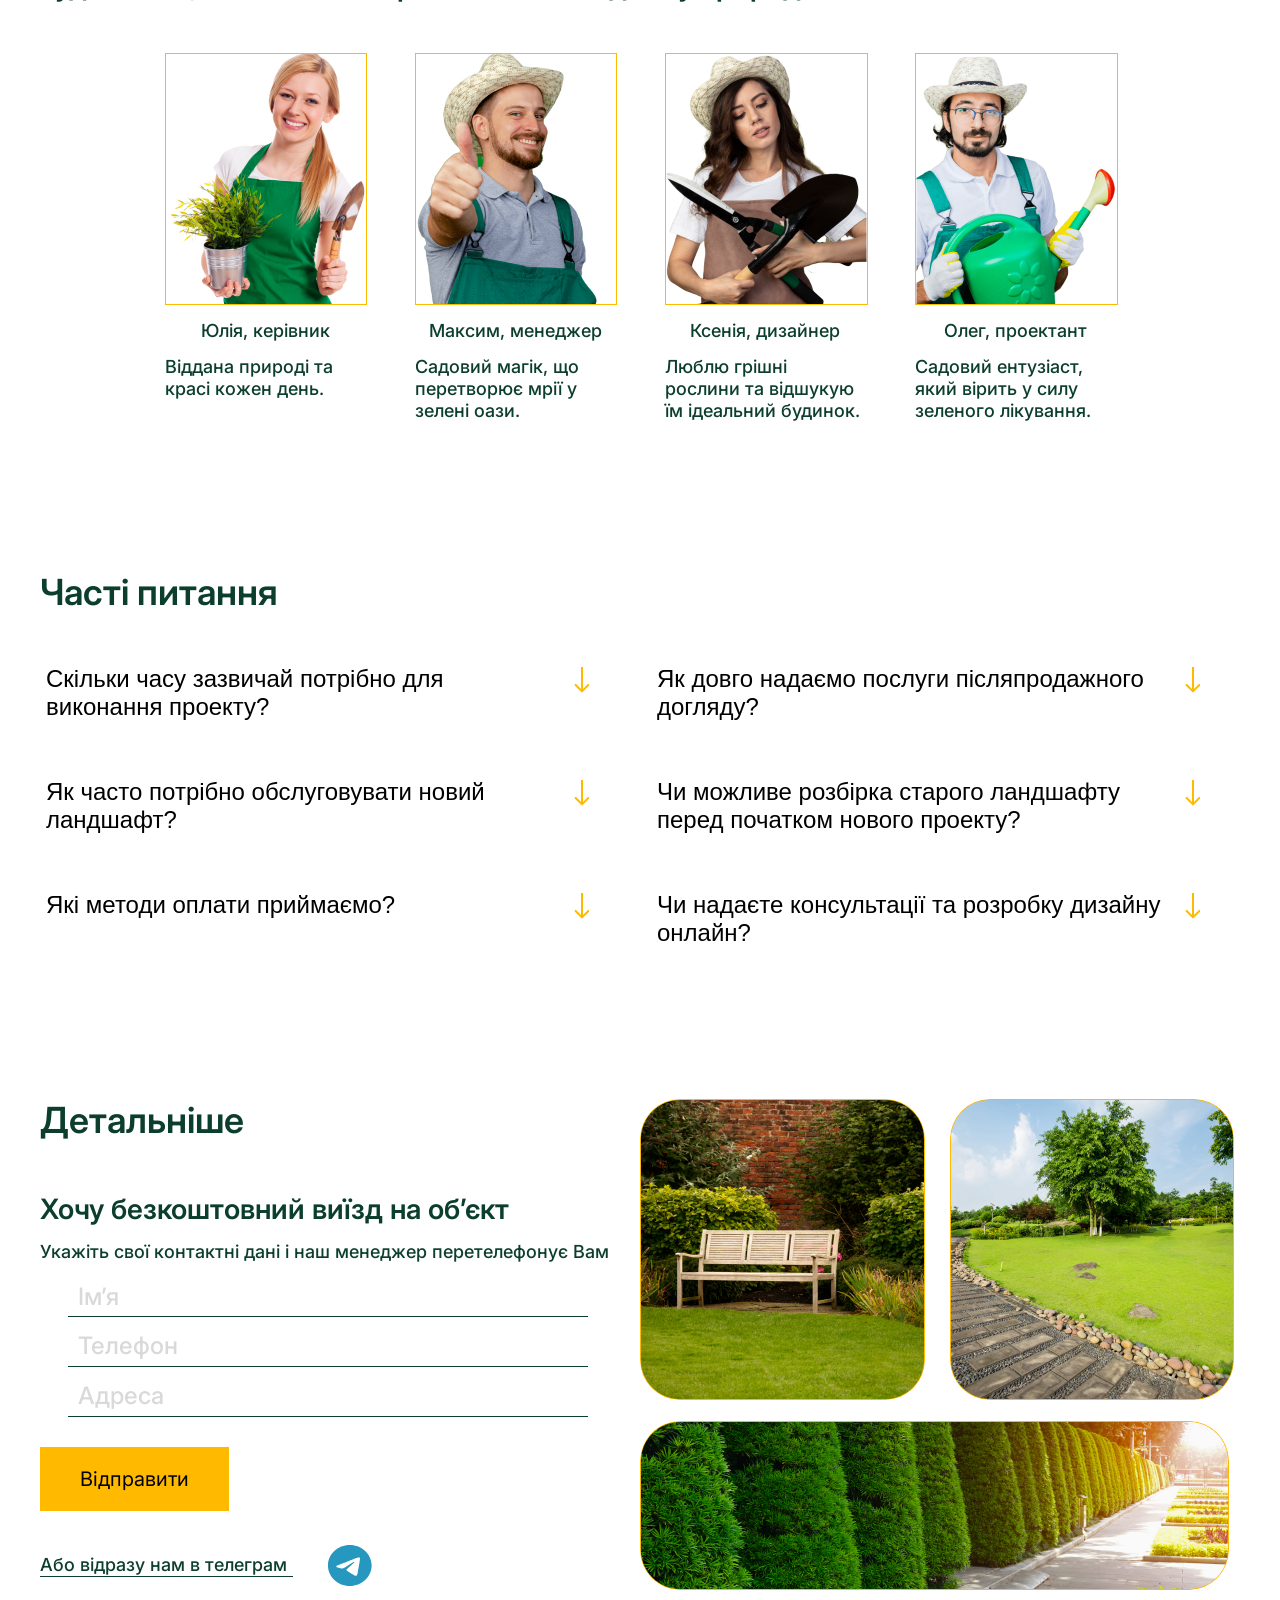
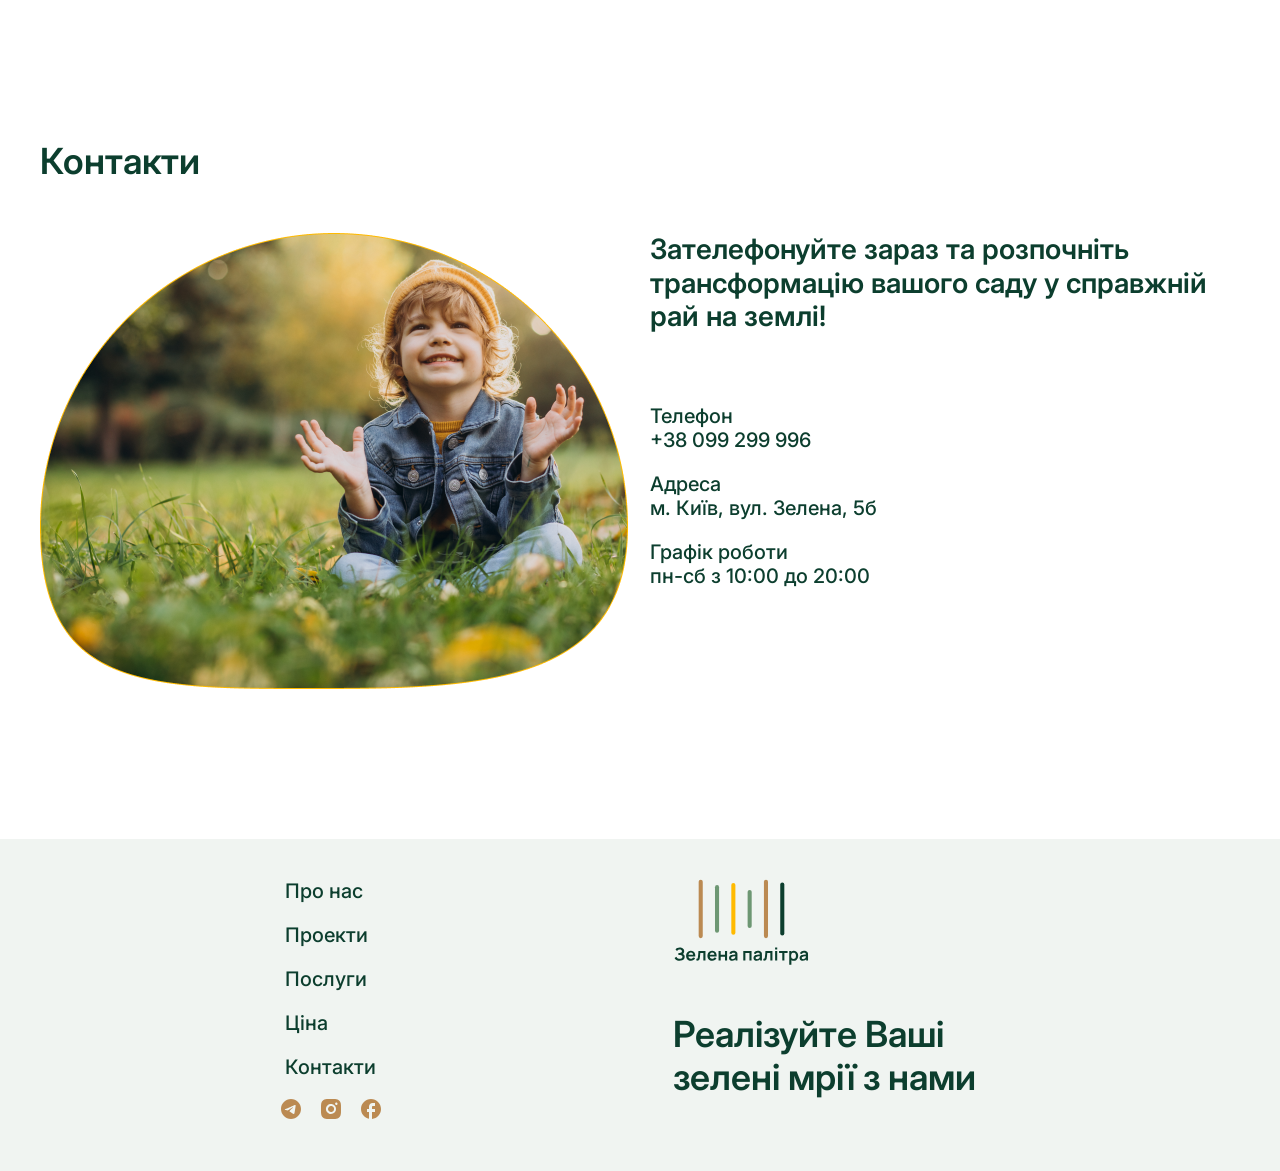
==== commit 093d822c: "footer cfooter"" ====
--- a/index.html
+++ b/index.html
@@ -414,9 +414,12 @@
         <div class="container">
           <h2 class="title">Контакти</h2>
           <div class="contacts__inner">
-            <img class="contacts__img" src="images/contacts.png" alt="">
+            <img class="contacts__img" src="images/contacts.png" alt="" />
             <div class="contacts__content">
-              <p class="contacts__text">Зателефонуйте зараз та розпочніть трансформацію вашого саду у справжній рай на землі!</p>
+              <p class="contacts__text">
+                Зателефонуйте зараз та розпочніть трансформацію вашого саду у
+                справжній рай на землі!
+              </p>
               <dl class="contacts__info">
                 <dt>Телефон</dt>
                 <dd><a href="tel:+38099299996">+38 099 299 996</a></dd>
@@ -430,6 +433,54 @@
         </div>
       </section>
     </main>
+    <footer class="footer">
+      <div class="container">
+        <div class="footer__inner">
+          <div class="footer__left">
+            <nav class="footer__menu">
+              <ul class="footer__menu-list">
+                <li class="footer__menu-item">
+                  <a class="footer__menu-link" href="#">Про нас</a>
+                </li>
+                <li class="footer__menu-item">
+                  <a class="footer__menu-link" href="#">Проекти</a>
+                </li>
+                <li class="footer__menu-item">
+                  <a class="footer__menu-link" href="#">Послуги</a>
+                </li>
+                <li class="footer__menu-item">
+                  <a class="footer__menu-link" href="#">Ціна</a>
+                </li>
+                <li class="footer__menu-item">
+                  <a class="footer__menu-link" href="#">Контакти</a>
+                </li>
+              </ul>
+            </nav>
+            <ul class="social__list">
+              <li class="social__list-item">
+                <a class="social__list-link" href="#">
+                  <img src="images/telegram-ico.svg" alt="">
+                </a>
+                <li class="social__list-item">
+                  <a class="social__list-link" href="#">
+                    <img src="images/instagram.svg" alt="">
+                  </a>
+                  <li class="social__list-item">
+                    <a class="social__list-link" href="#">
+                      <img src="images/facebook.svg" alt="">
+                    </a>
+              </li>
+            </ul>
+          </div>
+          <div class="footer__right">
+            <a class="footer__logo" href="#">
+              <img class="footer__logo" src="images/logo.svg" alt="логотип Зелена палітра">
+            </a>
+            <p class="footer__text">Реалізуйте Ваші зелені мрії з нами</p>
+          </div>
+        </div>
+      </div>
+    </footer>
     <script src="js/main.js"></script>
   </body>
 </html>
--- a/css/style.css
+++ b/css/style.css
@@ -536,4 +536,49 @@
 
 .contacts__info dt {
   margin-top: 20px;
+}
+
+.footer {
+  background-color: rgba(109, 151, 115, 0.1);
+  padding: 40px 0 47px;
+}
+
+.footer__inner {
+  display: flex;
+  gap: 0 22px;
+}
+
+.footer__menu {
+  font-size: 20px;
+
+  .footer__menu-item {
+    margin-bottom: 20px;
+  }
+}
+.footer__left {
+width: 100%;
+display: flex;
+flex-direction: column;
+align-items: center;
+}
+
+.social__list {
+  display: flex;
+  gap: 0 20px;
+}
+.footer__right {
+  width: 100%;
+  padding-left: 30px;
+}
+
+.footer__logo img {
+  width: 137px;
+  height: 87px;
+  margin-bottom: 42px;
+}
+
+.footer__text {
+  font-weight: 600;
+font-size: 36px;
+max-width: 321px;
 }
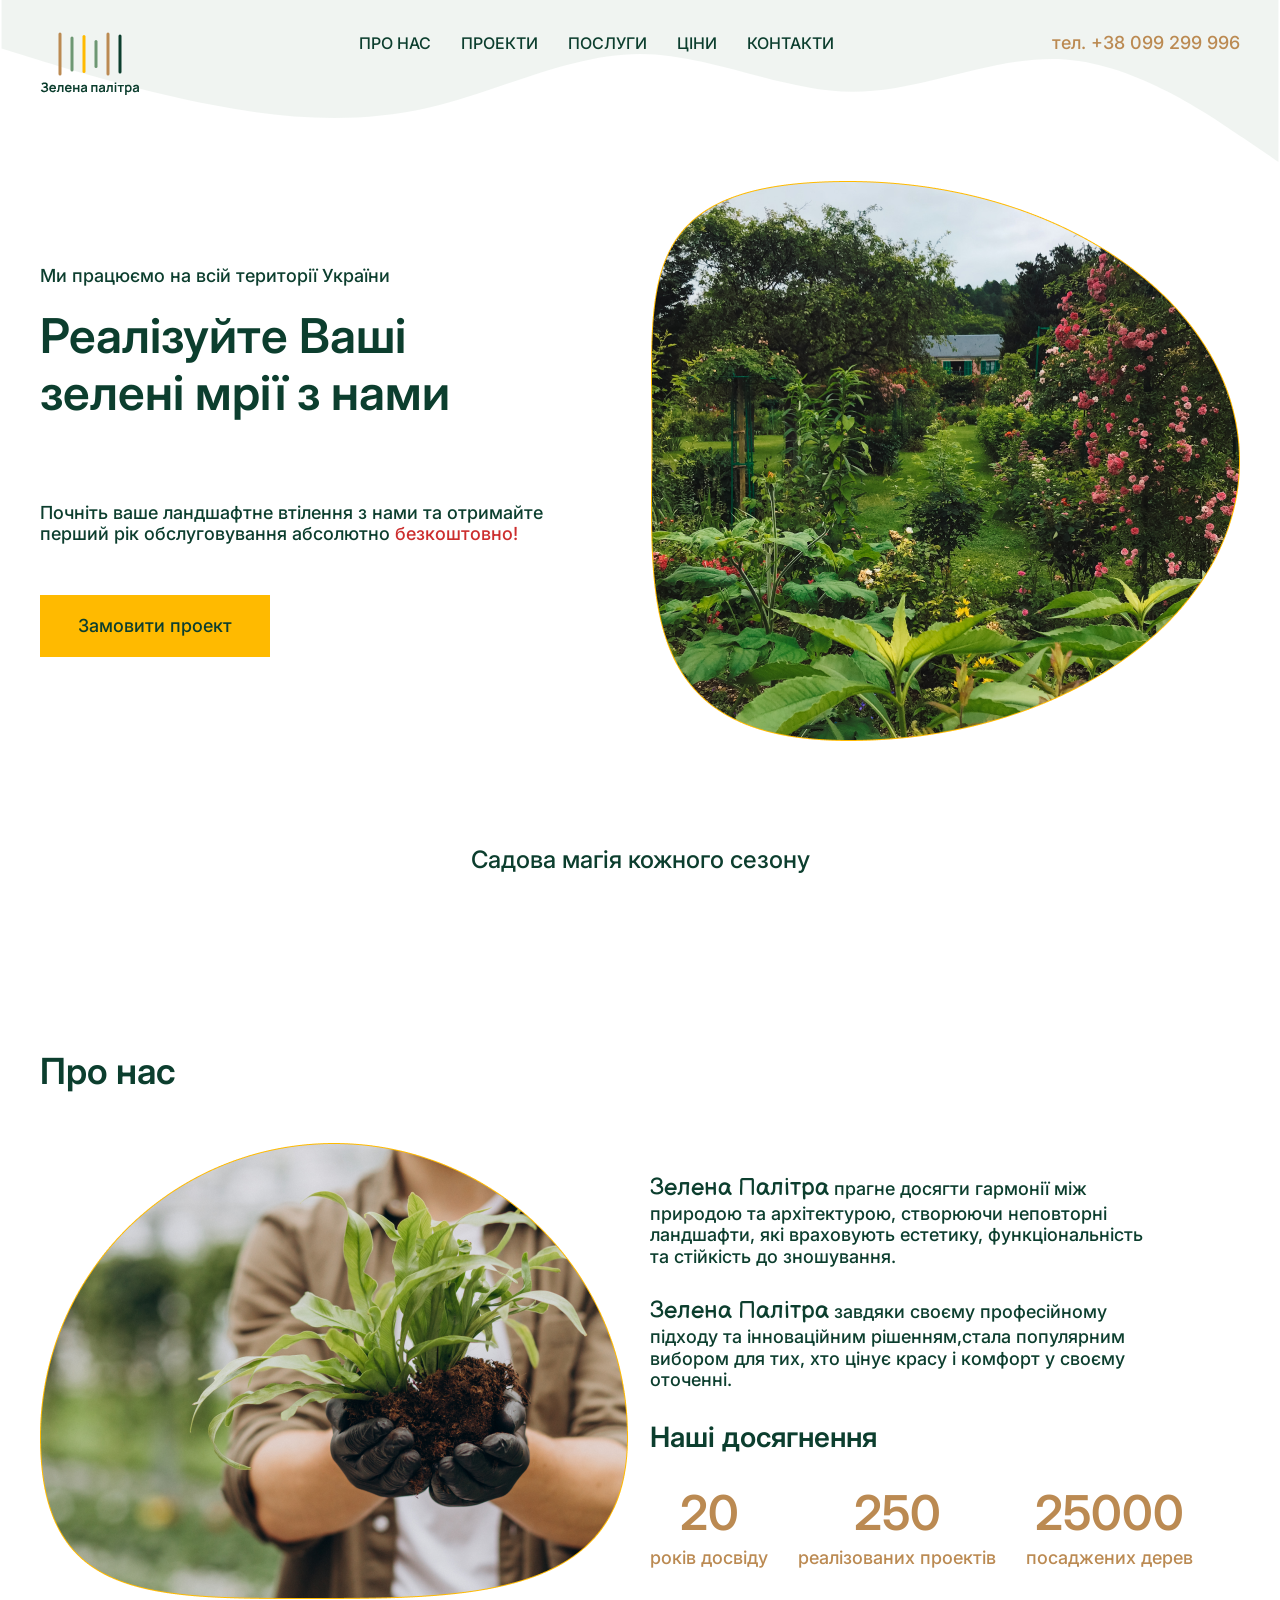
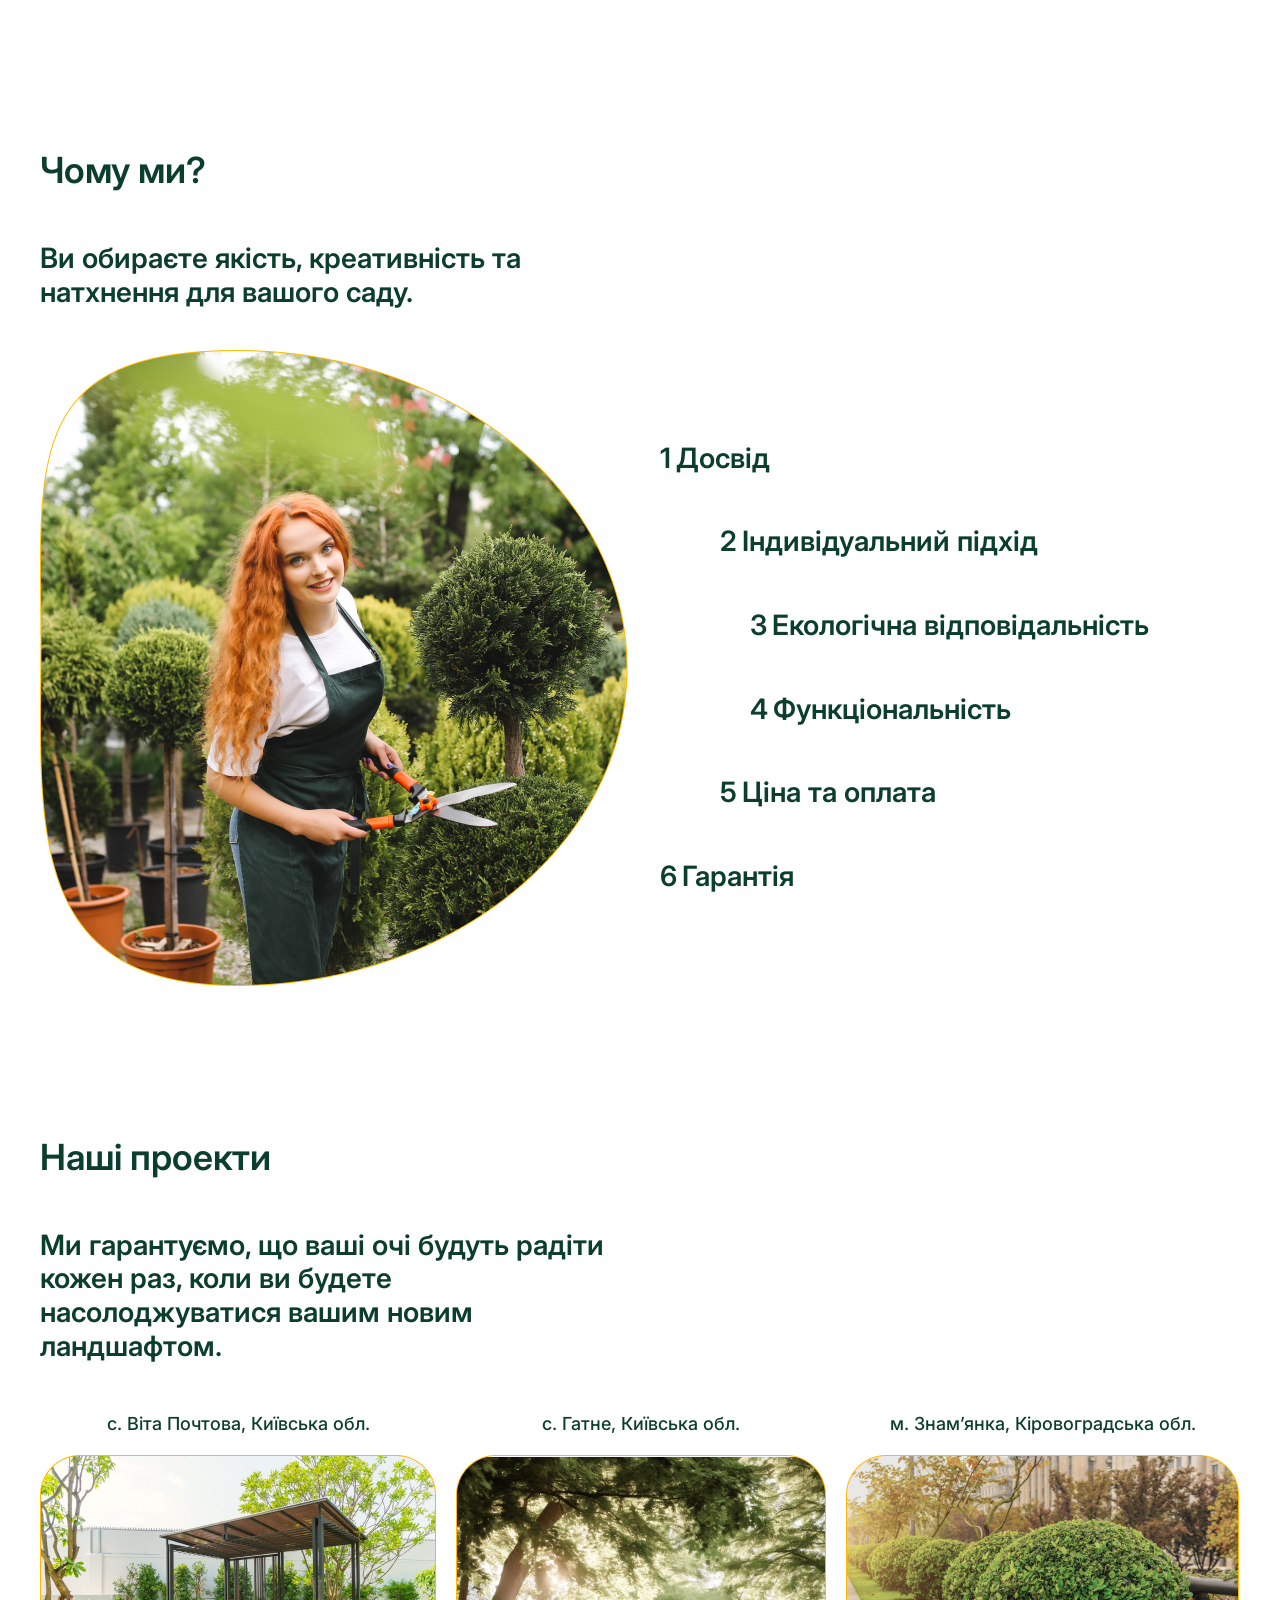
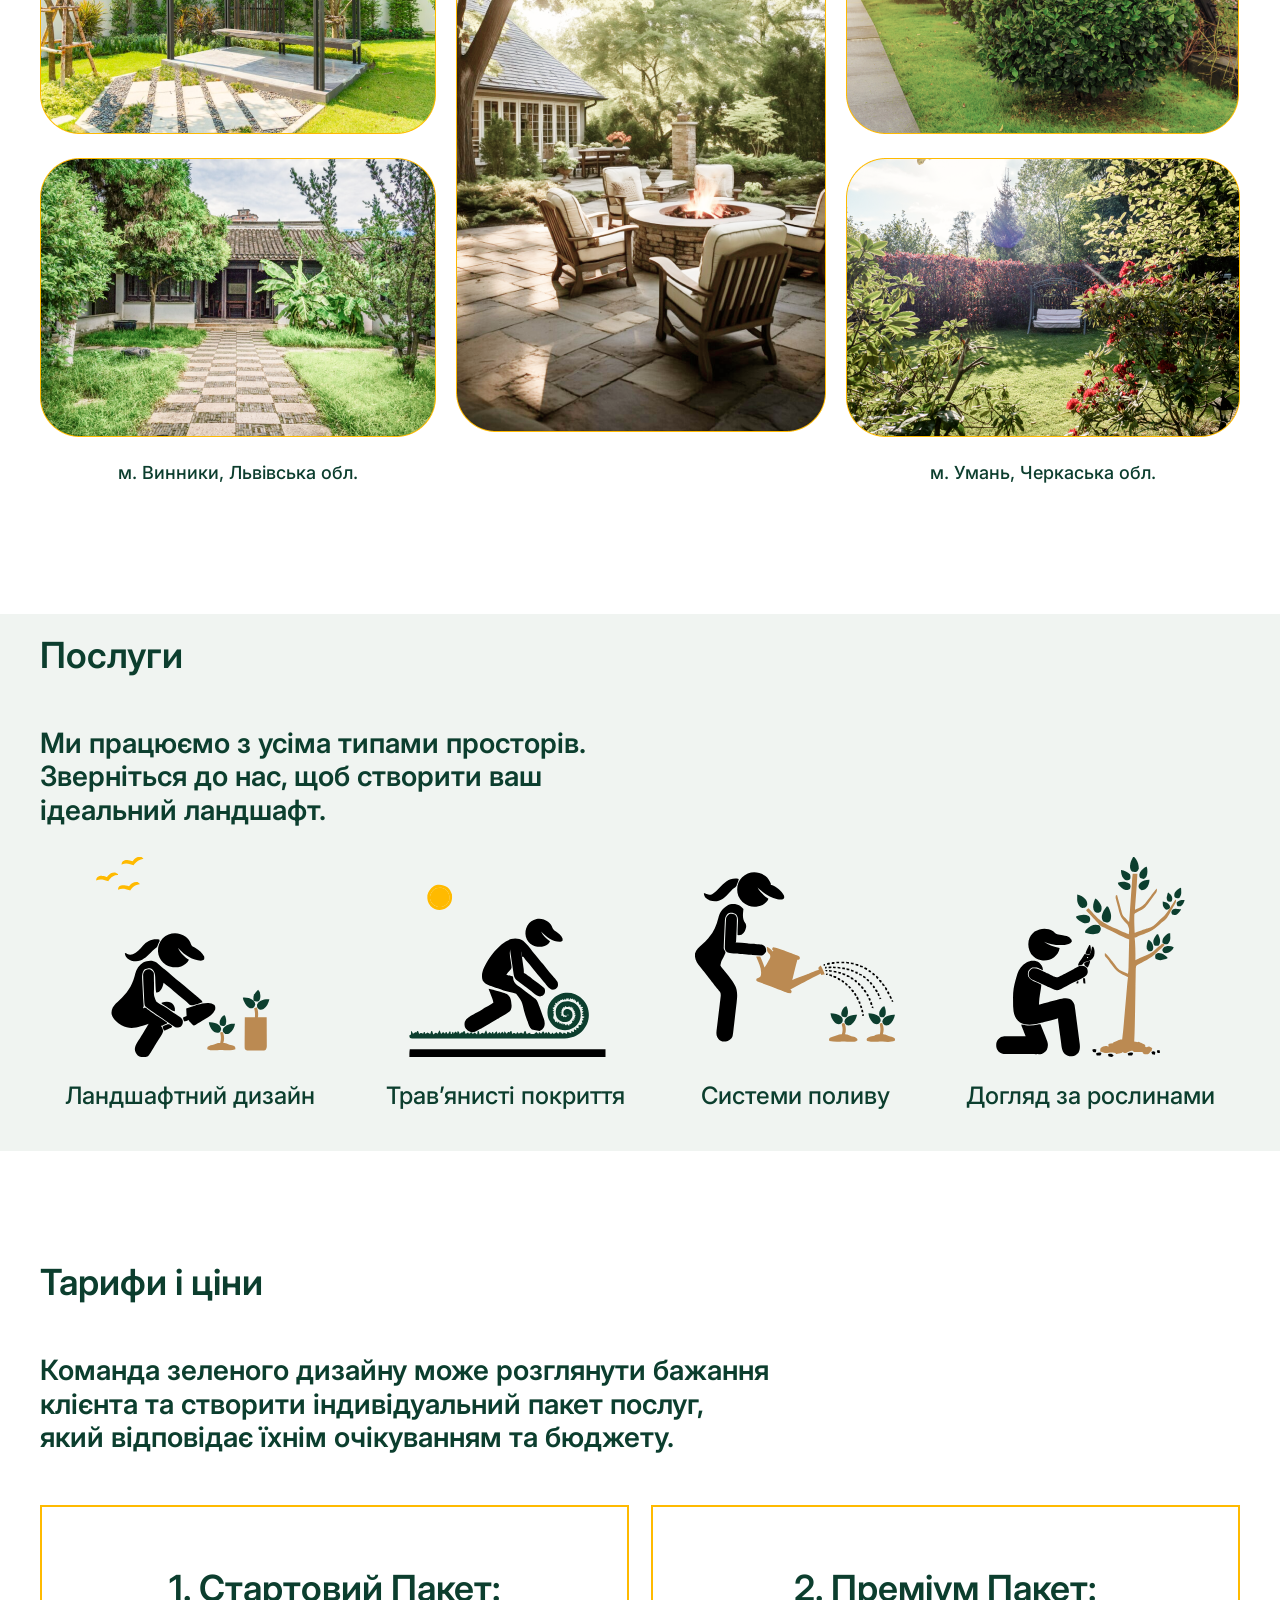
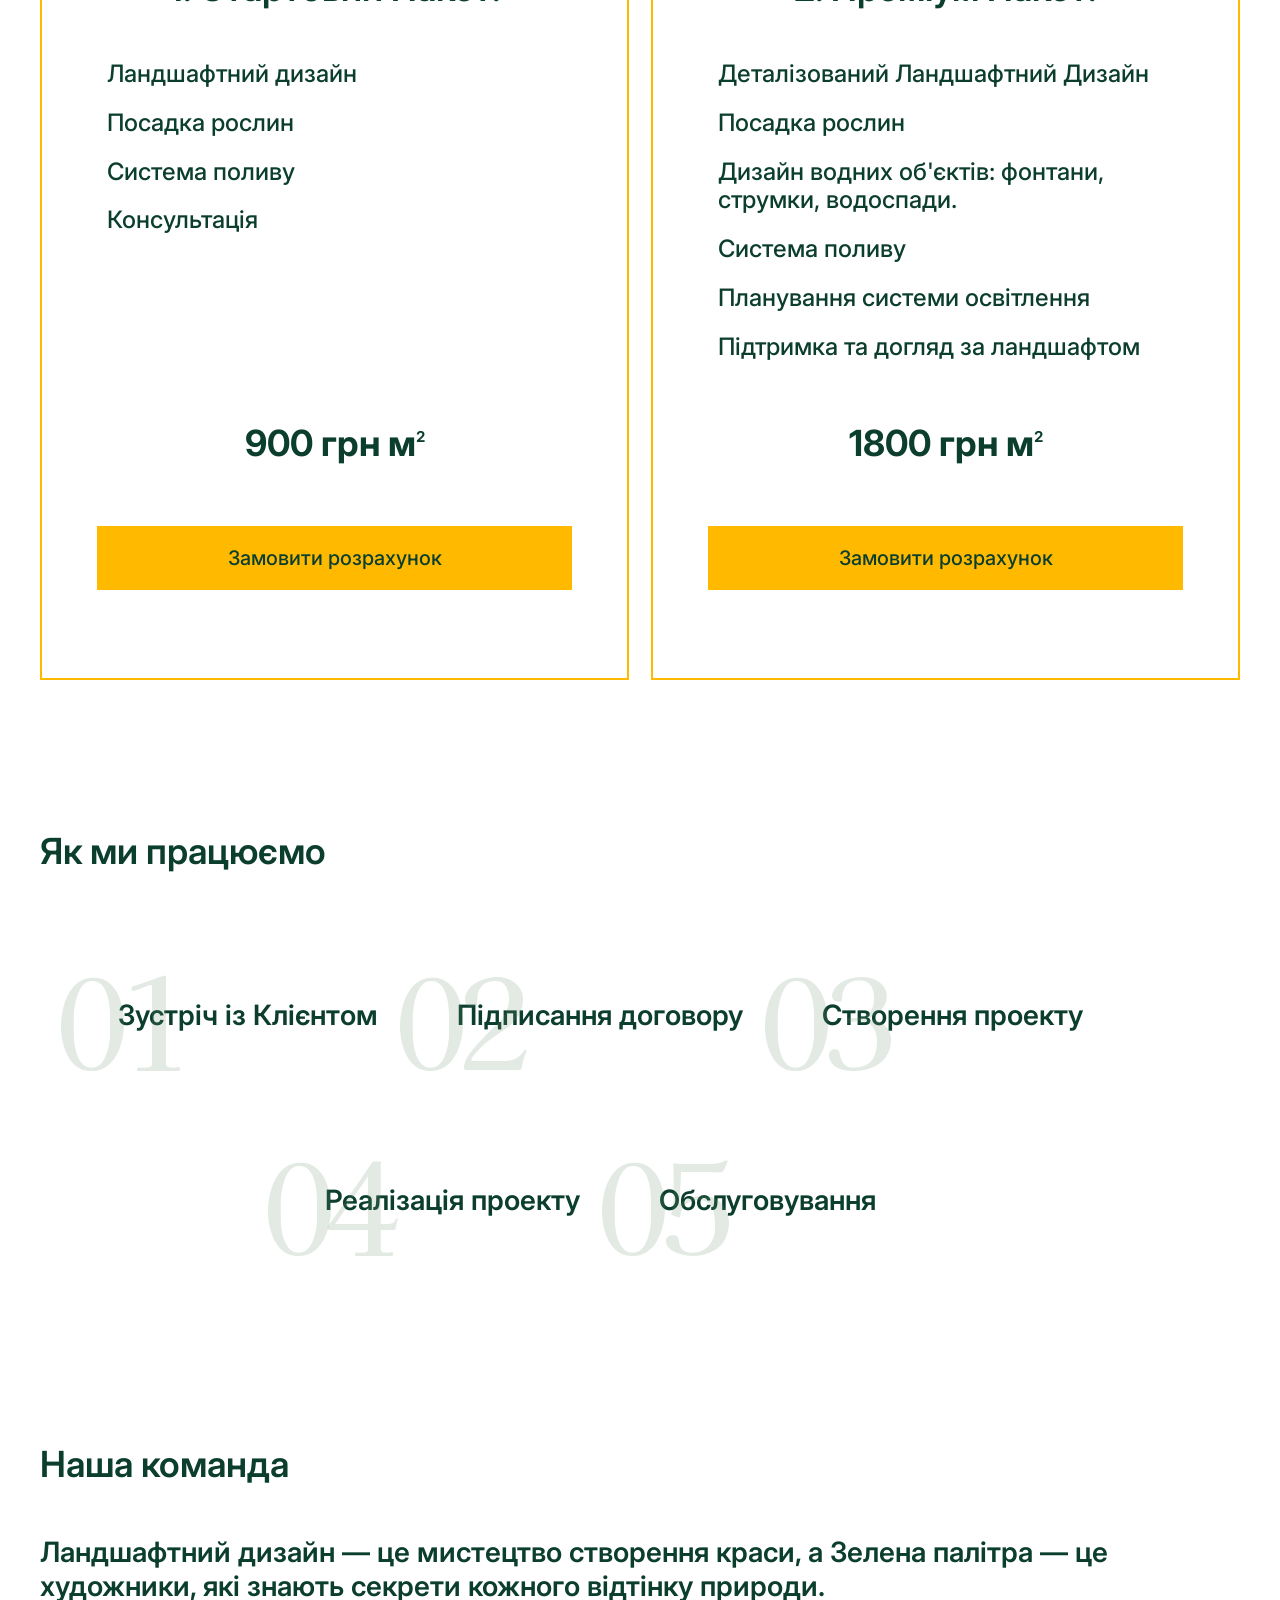
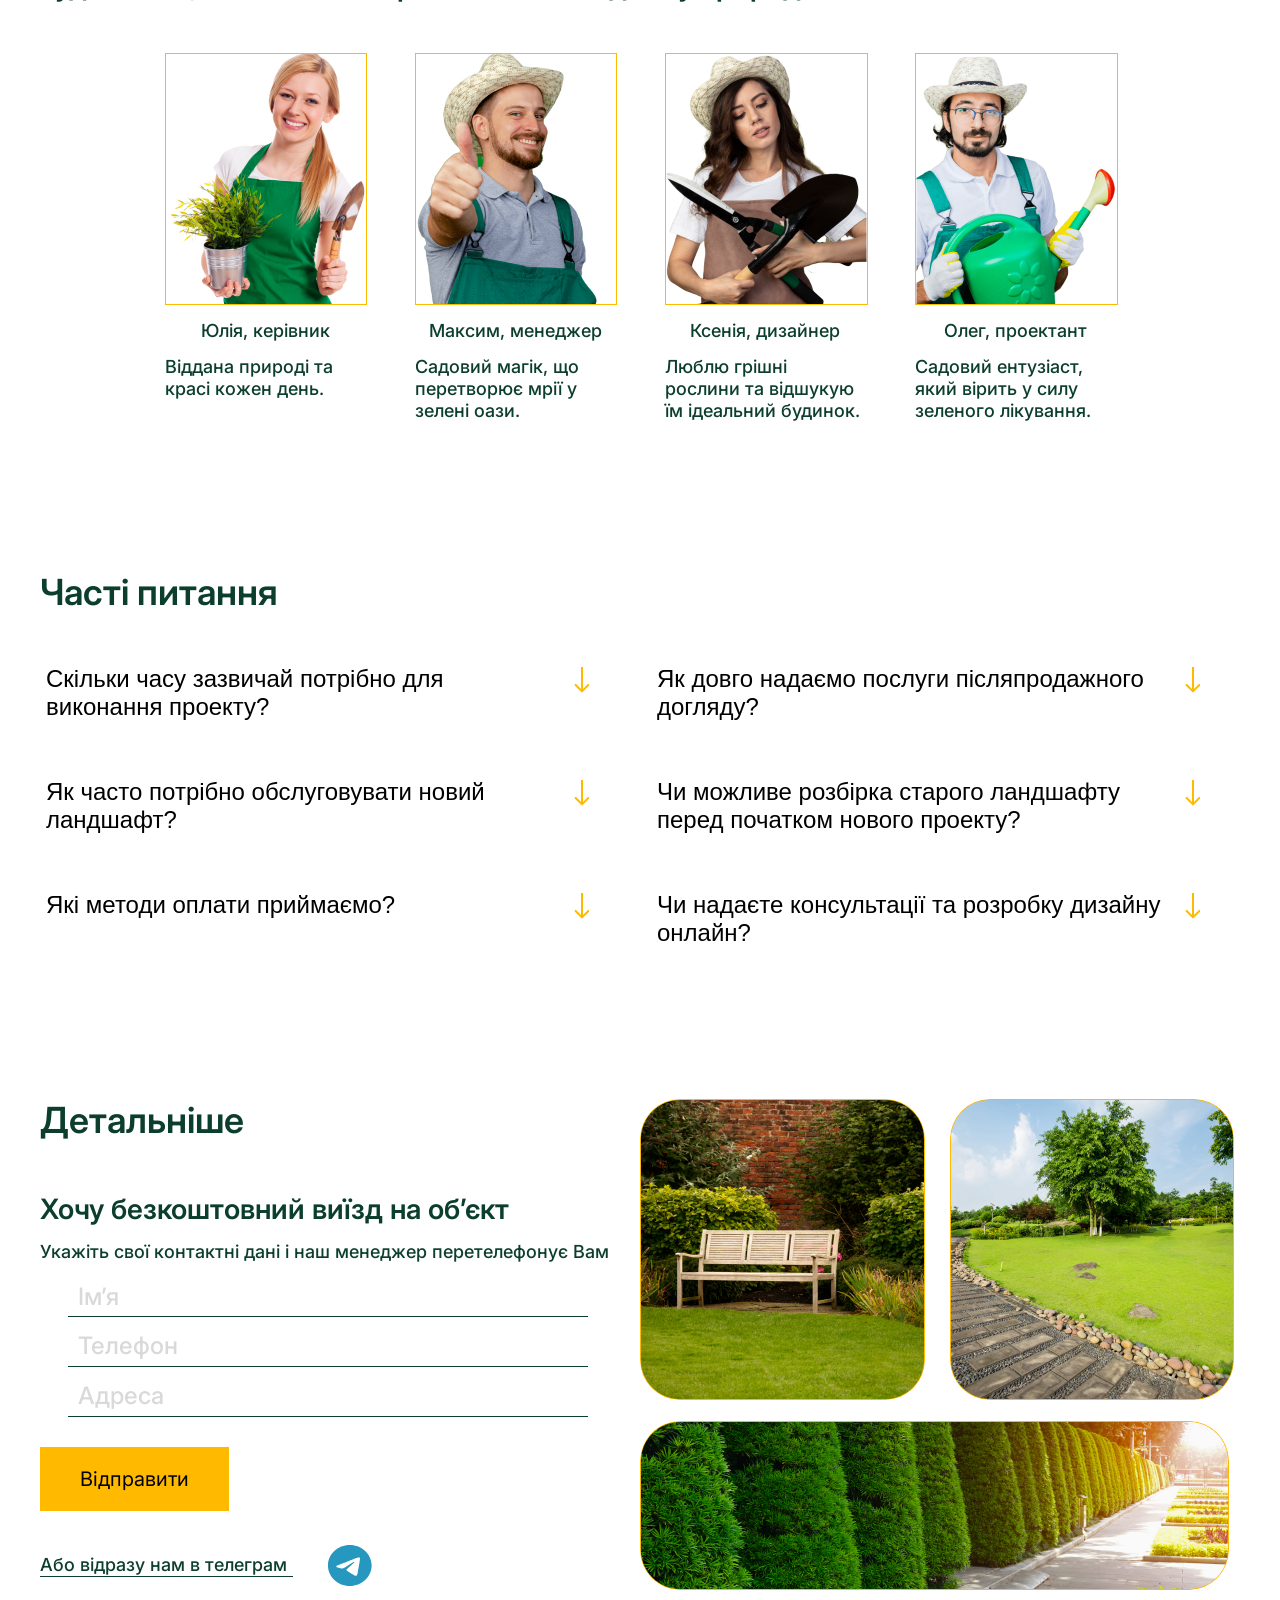
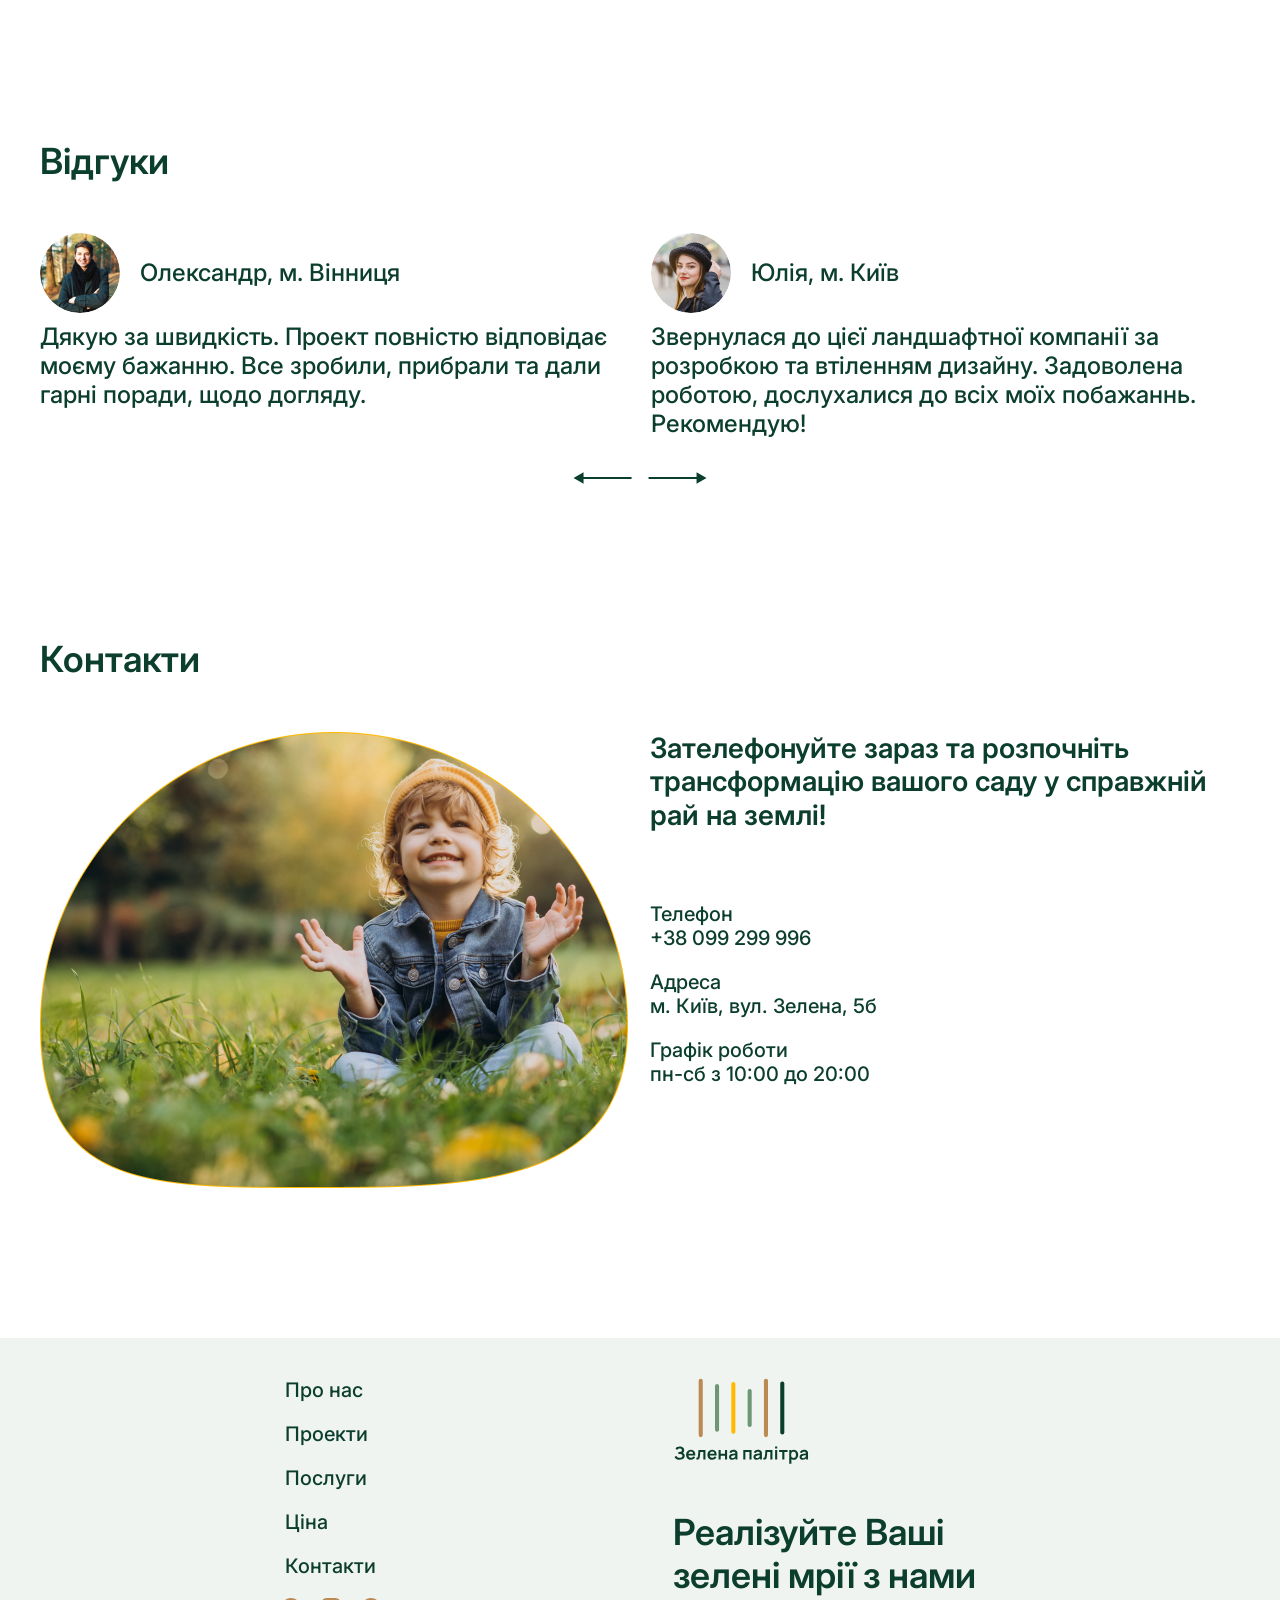
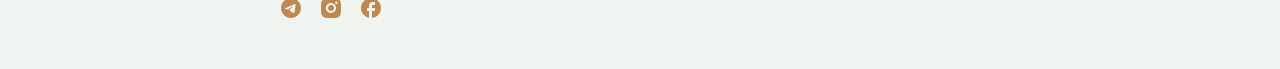
==== commit c44c309c: "section "reviews", swiper, js" ====
--- a/index.html
+++ b/index.html
@@ -4,6 +4,10 @@
     <meta charset="UTF-8" />
     <meta name="viewport" content="width=device-width, initial-scale=1.0" />
     <link rel="stylesheet" href="css/reset.css" />
+    <link
+      rel="stylesheet"
+      href="https://cdn.jsdelivr.net/npm/swiper@11/swiper-bundle.min.css"
+    />
     <link rel="stylesheet" href="css/style.css" />
     <title>Зелена мрія</title>
     <link rel="preconnect" href="https://fonts.googleapis.com" />
@@ -410,6 +414,58 @@
           </div>
         </div>
       </section>
+      <section class="reviews">
+        <div class="container">
+          <h2 class="title">Відгуки</h2>
+          <div class="reviews-slider swiper">
+            <div class="swiper-wrapper">
+              
+              <div class="swiper-slide reviews__item">
+                <p class="reviews__item-name">
+                  <img class="reviews__item-photo" src="images/rev-1.jpg" alt="">Олександр, м. Вінниця
+                </p>
+                <p class="reviews__item-text">Дякую за швидкість. Проект повністю відповідає моєму бажанню. Все зробили, прибрали та дали гарні поради, щодо догляду.</p>
+              </div>
+              <div class="swiper-slide reviews__item">
+                <p class="reviews__item-name">
+                  <img class="reviews__item-photo" src="images/rev-2.jpg" alt="">Юлія, м. Київ
+                </p>
+                <p class="reviews__item-text">Звернулася до цієї ландшафтної компанії за розробкою та втіленням дизайну. Задоволена роботою, дослухалися до всіх моїх побажаннь. Рекомендую!</p>
+              </div>
+              <div class="swiper-slide reviews__item">
+                <p class="reviews__item-name">
+                  <img class="reviews__item-photo" src="images/rev-3.jpg" alt="">Ігор, м. Чернігів
+                </p>
+                <p class="reviews__item-text">Дякую за швидкість. Проект повністю відповідає моєму бажанню. Все зробили, прибрали та дали гарні поради, щодо догляду.</p>
+              </div>
+              <div class="swiper-slide reviews__item">
+                <p class="reviews__item-name">
+                  <img class="reviews__item-photo" src="images/rev-4.jpg" alt="">Катерина, м. Хмельницьк
+                </p>
+                <p class="reviews__item-text">Звернулася до цієї ландшафтної компанії за розробкою та втіленням дизайну. Задоволена роботою, дослухалися до всіх моїх побажаннь. Рекомендую!</p>
+              </div>
+              <div class="swiper-slide reviews__item">
+                <p class="reviews__item-name">
+                  <img class="reviews__item-photo" src="images/rev-5.jpg" alt="">Микола, м. Черкаси
+                </p>
+                <p class="reviews__item-text">Дякую за швидкість. Проект повністю відповідає моєму бажанню. Все зробили, прибрали та дали гарні поради, щодо догляду.</p>
+              </div>
+              <div class="swiper-slide reviews__item">
+                <p class="reviews__item-name">
+                  <img class="reviews__item-photo" src="images/rev-6.jpg" alt="">Анна, м. Київ
+                </p>
+                <p class="reviews__item-text">Звернулася до цієї ландшафтної компанії за розробкою та втіленням дизайну. Задоволена роботою, дослухалися до всіх моїх побажаннь. Рекомендую!</p>
+              </div>
+            </div>
+            <div class="reviews__item-next reviews__item-arrow">
+              <img class="reviews__item-img" src="images/arrow-right.svg" alt="">
+            </div>
+            <div class="reviews__item-prev reviews__item-arrow">
+              <img class="reviews__item-img" src="images/arrow-left.svg" alt="">
+            </div>
+          </div>
+        </div>
+      </section>
       <section class="contacts">
         <div class="container">
           <h2 class="title">Контакти</h2>
@@ -459,28 +515,37 @@
             <ul class="social__list">
               <li class="social__list-item">
                 <a class="social__list-link" href="#">
-                  <img src="images/telegram-ico.svg" alt="">
+                  <img src="images/telegram-ico.svg" alt="" />
                 </a>
-                <li class="social__list-item">
-                  <a class="social__list-link" href="#">
-                    <img src="images/instagram.svg" alt="">
-                  </a>
-                  <li class="social__list-item">
-                    <a class="social__list-link" href="#">
-                      <img src="images/facebook.svg" alt="">
-                    </a>
+              </li>
+
+              <li class="social__list-item">
+                <a class="social__list-link" href="#">
+                  <img src="images/instagram.svg" alt="" />
+                </a>
+              </li>
+
+              <li class="social__list-item">
+                <a class="social__list-link" href="#">
+                  <img src="images/facebook.svg" alt="" />
+                </a>
               </li>
             </ul>
           </div>
           <div class="footer__right">
             <a class="footer__logo" href="#">
-              <img class="footer__logo" src="images/logo.svg" alt="логотип Зелена палітра">
+              <img
+                class="footer__logo"
+                src="images/logo.svg"
+                alt="логотип Зелена палітра"
+              />
             </a>
             <p class="footer__text">Реалізуйте Ваші зелені мрії з нами</p>
           </div>
         </div>
       </div>
     </footer>
+    <script src="https://cdn.jsdelivr.net/npm/swiper@11/swiper-bundle.min.js"></script>
     <script src="js/main.js"></script>
   </body>
 </html>
--- a/css/style.css
+++ b/css/style.css
@@ -515,6 +515,53 @@
   grid-column: 1 / -1;
 }
 
+.reviews {
+  margin-bottom: 150px;
+}
+
+.reviews-slider {
+padding-bottom: 50px;
+}
+
+.reviews__item-name{
+font-size: 24px;
+margin-bottom: 10px;
+display: flex;
+align-items: center;
+}
+
+.reviews__item-photo{
+width: 80px;
+height: 80px;
+border-radius: 50%;
+margin-right: 20px;
+}
+
+
+.reviews__item-text{
+font-size: 24px;
+max-width: 587px;
+}
+
+.reviews__item-arrow{
+position: absolute;
+bottom: 0;
+cursor: pointer;
+
+}
+
+
+.reviews__item-next {
+right: 50%;
+transform: translateX(67px);
+}
+
+.reviews__item-prev{
+left: 50%;
+transform: translateX(-67px);
+}
+
+
 .contacts {
   margin-bottom: 150px;
 }
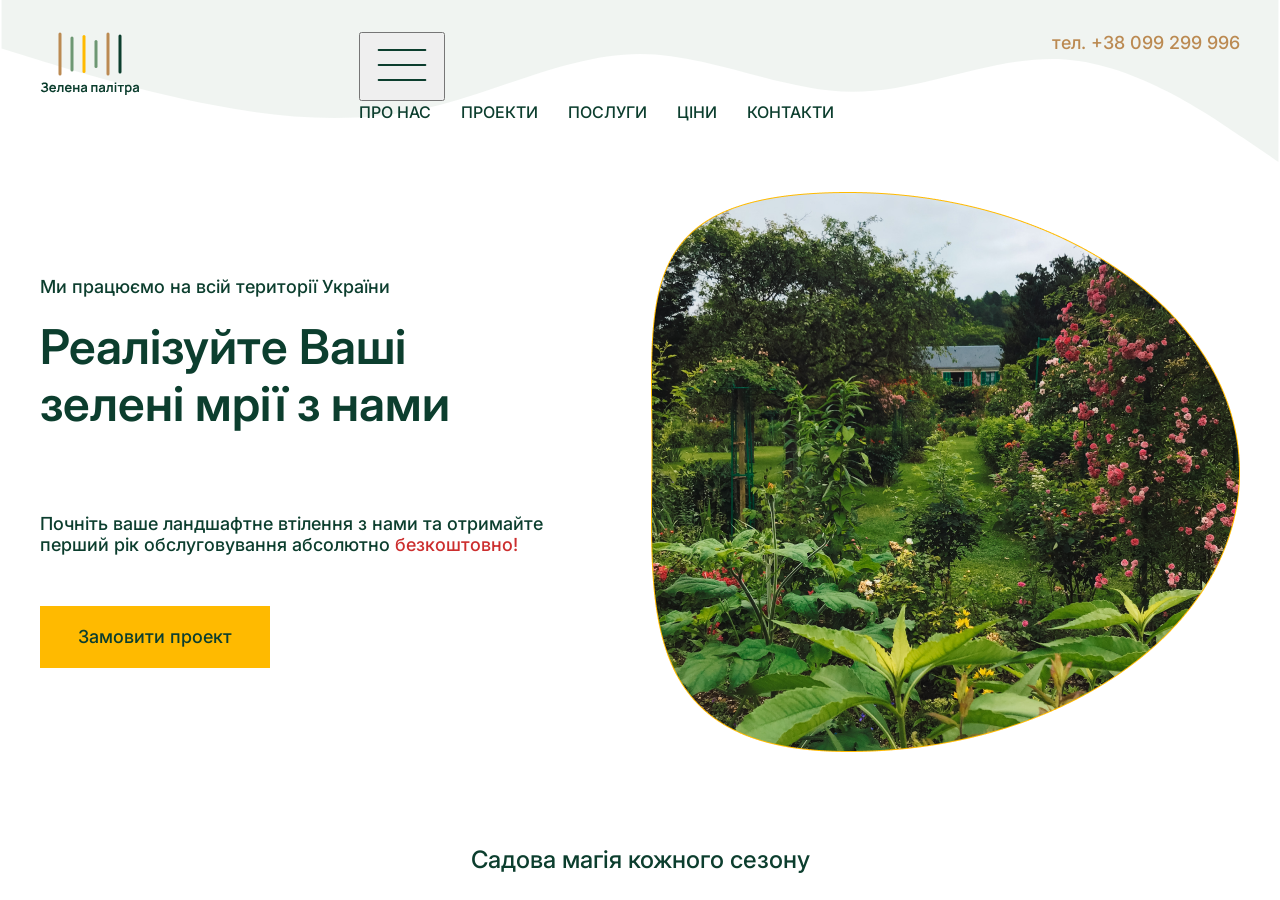
==== commit c1b36cae: "adapt. header-menu" ====
--- a/index.html
+++ b/index.html
@@ -18,7 +18,7 @@
     />
   </head>
   <body>
-    <header class="header">
+    <header class="header headersection-mb">
       <div class="container">
         <div class="header__inner">
           <div class="header-top">
@@ -30,6 +30,11 @@
               />
             </a>
             <nav class="menu">
+              <button class="menu__btn">
+                <svg width="70" height="60" viewBox="0 0 70 60" fill="none" xmlns="http://www.w3.org/2000/svg">
+                  <path d="M11.6667 15H58.3333M11.6667 30H58.3333M11.6667 45H58.3333" stroke="#0C3E2E" stroke-width="2" stroke-linecap="round" stroke-linejoin="round" />
+                </svg>
+              </button>
               <ul class="menu__list">
                 <li class="menu__item">
                   <a href="#" class="menu__link">Про нас</a>
@@ -77,8 +82,9 @@
         </div>
       </div>
     </header>
+    <!-- 
     <main class="main">
-      <section class="about">
+      <section class="aboutsection-mb">
         <div class="container">
           <h2 class="title">Про нас</h2>
           <div class="about__inner">
@@ -113,7 +119,7 @@
           </div>
         </div>
       </section>
-      <section class="why">
+      <section class="why section-mb">
         <div class="container">
           <h2 class="title">Чому ми?</h2>
           <p class="why__text">
@@ -132,7 +138,7 @@
           </div>
         </div>
       </section>
-      <section class="projects">
+      <section class="projects section-ms">
         <div class="container">
           <h2 class="title">Наші проекти</h2>
           <p class="projects__text">
@@ -191,7 +197,7 @@
           </div>
         </div>
       </section>
-      <section class="services">
+      <section class="services section-ms">
         <div class="container">
           <h2 class="title">Послуги</h2>
           <p class="services__text">
@@ -221,7 +227,7 @@
           </ul>
         </div>
       </section>
-      <section class="prices">
+      <section class="prices section-mb">
         <div class="container">
           <h2 class="title">Тарифи і ціни</h2>
           <p class="prices__text">
@@ -260,7 +266,7 @@
           </div>
         </div>
       </section>
-      <section class="work">
+      <section class="work section-mb">
         <div class="container">
           <h2 class="title">Як ми працюємо</h2>
           <ol class="work__list">
@@ -272,7 +278,7 @@
           </ol>
         </div>
       </section>
-      <section class="team">
+      <section class="team section-mb">
         <div class="container">
           <h2 class="title">Наша команда</h2>
           <p class="team__text">
@@ -313,7 +319,7 @@
           </div>
         </div>
       </section>
-      <section class="questions">
+      <section class="questions section-ms">
         <div class="container">
           <h2 class="title">Часті питання</h2>
           <div class="questions__accordeon accordeon">
@@ -380,7 +386,7 @@
           </div>
         </div>
       </section>
-      <section class="contact-form">
+      <section class="contact-form section-mb">
         <div class="container">
           <div class="contact-form__inner">
             <div class="contact-form__content">
@@ -466,7 +472,7 @@
           </div>
         </div>
       </section>
-      <section class="contacts">
+      <section class="contacts section-mb">
         <div class="container">
           <h2 class="title">Контакти</h2>
           <div class="contacts__inner">
@@ -545,6 +551,7 @@
         </div>
       </div>
     </footer>
+     -->
     <script src="https://cdn.jsdelivr.net/npm/swiper@11/swiper-bundle.min.js"></script>
     <script src="js/main.js"></script>
   </body>
--- a/css/style.css
+++ b/css/style.css
@@ -52,15 +52,23 @@
   line-height: 1.2;
 }
 .container {
-  max-width: 1220px;
+  max-width: 1240px;
   margin: 0 auto;
-  padding: 0 10px;
+  padding: 0 20px;
 }
 
 .title {
   font-weight: 600;
   font-size: 36px;
   margin-bottom: 50px;
+}
+
+.section-mb {
+  margin-bottom: 150px;
+}
+
+.section-ms {
+  margin-bottom: 110px;
 }
 
 .header {
@@ -68,7 +76,6 @@
   background-repeat: no-repeat;
   background-position: top center;
   background-size: contain;
-  margin-bottom: 150px;
 }
 
 .header__inner {
@@ -131,8 +138,11 @@
   padding: 25px 0;
 }
 
-.about {
-  margin-bottom: 150px;
+.main {
+  background-image: url(../images/decor/Group\ bg.png);
+  background-repeat: no-repeat;
+  /* background-size: auto; */
+  /* background-position: bottom center; */
 }
 
 .about__inner {
@@ -168,10 +178,6 @@
   font-weight: 600;
   font-size: 48px;
   margin-bottom: 5px;
-}
-
-.why {
-  margin-bottom: 150px;
 }
 
 .why__text {
@@ -216,9 +222,6 @@
   padding-left: 90px;
 }
 
-.projects {
-  margin-bottom: 110px;
-}
 .projects__text {
   font-weight: 600;
   font-size: 28px;
@@ -250,7 +253,6 @@
 }
 
 .services {
-  margin-bottom: 110px;
   padding: 20px 0 40px;
   background-color: rgba(109, 151, 115, 0.1);
 }
@@ -266,10 +268,6 @@
 .services__item-text {
   font-size: 24px;
   padding-top: 20px;
-}
-
-.prices {
-  margin-bottom: 150px;
 }
 
 .prices__text {
@@ -328,10 +326,6 @@
   background-color: #ffba00;
   display: block;
   font-size: 20px;
-}
-
-.work {
-  margin-bottom: 150px;
 }
 
 .work__list {
@@ -359,13 +353,10 @@
   font-family: "Kaisei Decol", serif;
   color: rgba(109, 151, 115, 0.2);
   font-weight: 400;
-  letter-spacing: -12px;
+  letter-spacing: -7px;
   position: absolute;
   left: 0;
-}
-
-.team {
-  margin-bottom: 150px;
+  -webkit-text-stroke: 1px rgb(109, 151, 115);
 }
 
 .team__text {
@@ -390,10 +381,6 @@
 .team__item-name {
   padding: 10px 0 15px;
   text-align: center;
-}
-
-.questions {
-  margin-bottom: 110px;
 }
 
 .accordeon {
@@ -430,10 +417,6 @@
 
 .accordeon__descr {
   display: none;
-}
-
-.contact-form {
-  margin-bottom: 150px;
 }
 
 .contact-form__inner {
@@ -508,63 +491,51 @@
   display: grid;
   gap: 20px;
   grid-template-columns: repeat(2, 1fr);
-  
 }
 
 .contact-form__img-mod {
   grid-column: 1 / -1;
 }
 
-.reviews {
-  margin-bottom: 150px;
-}
-
 .reviews-slider {
-padding-bottom: 50px;
-}
-
-.reviews__item-name{
-font-size: 24px;
-margin-bottom: 10px;
-display: flex;
-align-items: center;
-}
-
-.reviews__item-photo{
-width: 80px;
-height: 80px;
-border-radius: 50%;
-margin-right: 20px;
-}
-
-
-.reviews__item-text{
-font-size: 24px;
-max-width: 587px;
-}
-
-.reviews__item-arrow{
-position: absolute;
-bottom: 0;
-cursor: pointer;
-
-}
-
+  padding-bottom: 50px;
+}
+
+.reviews__item-name {
+  font-size: 24px;
+  margin-bottom: 10px;
+  display: flex;
+  align-items: center;
+}
+
+.reviews__item-photo {
+  width: 80px;
+  height: 80px;
+  border-radius: 50%;
+  margin-right: 20px;
+}
+
+.reviews__item-text {
+  font-size: 24px;
+  max-width: 587px;
+}
+
+.reviews__item-arrow {
+  position: absolute;
+  bottom: 0;
+  cursor: pointer;
+}
 
 .reviews__item-next {
-right: 50%;
-transform: translateX(67px);
-}
-
-.reviews__item-prev{
-left: 50%;
-transform: translateX(-67px);
-}
-
-
-.contacts {
-  margin-bottom: 150px;
-}
+  right: 50%;
+  transform: translateX(67px);
+}
+
+.reviews__item-prev {
+  left: 50%;
+  transform: translateX(-67px);
+}
+
 .contacts__inner {
   display: flex;
   gap: 0 22px;
@@ -572,9 +543,9 @@
 
 .contacts__text {
   font-weight: 600;
-font-size: 28px;
-max-width: 589px;
-margin-bottom: 70px;
+  font-size: 28px;
+  max-width: 589px;
+  margin-bottom: 70px;
 }
 
 .contacts__info {
@@ -603,10 +574,10 @@
   }
 }
 .footer__left {
-width: 100%;
-display: flex;
-flex-direction: column;
-align-items: center;
+  width: 100%;
+  display: flex;
+  flex-direction: column;
+  align-items: center;
 }
 
 .social__list {
@@ -626,6 +597,62 @@
 
 .footer__text {
   font-weight: 600;
-font-size: 36px;
-max-width: 321px;
-}+  font-size: 36px;
+  max-width: 321px;
+}
+
+@media (max-width: 1000px) {
+  .section-mb,
+  .section-ms {
+    margin-bottom: 100px;
+  }
+  .header-content__img {
+    max-width: 470px;
+  }
+  .header-content__title {
+    margin-bottom: 40px;
+  }
+
+  header-content__btn{
+    margin-top: 40px;
+  }
+}
+
+@media (max-width: 840px) {
+  .header-content__img {
+    max-width: 370px;
+  }
+  .header-content__title {
+    font-size: 28px;
+  }
+  .menu__btn {
+  border: none;
+  background-color: transparent;
+  padding: 0;
+
+  }
+
+  .menu__list {
+    display: none;
+  }
+
+  .menu {
+    order: -1;
+  }
+
+  .header {
+    background-size: auto;
+  }
+}
+
+@media (max-width: 768px) {
+  .header-content__title {
+    margin-bottom: 25px;
+  }
+  .header__text{
+    display: none;
+  }
+}
+
+@media (max-width: 360px) {
+}
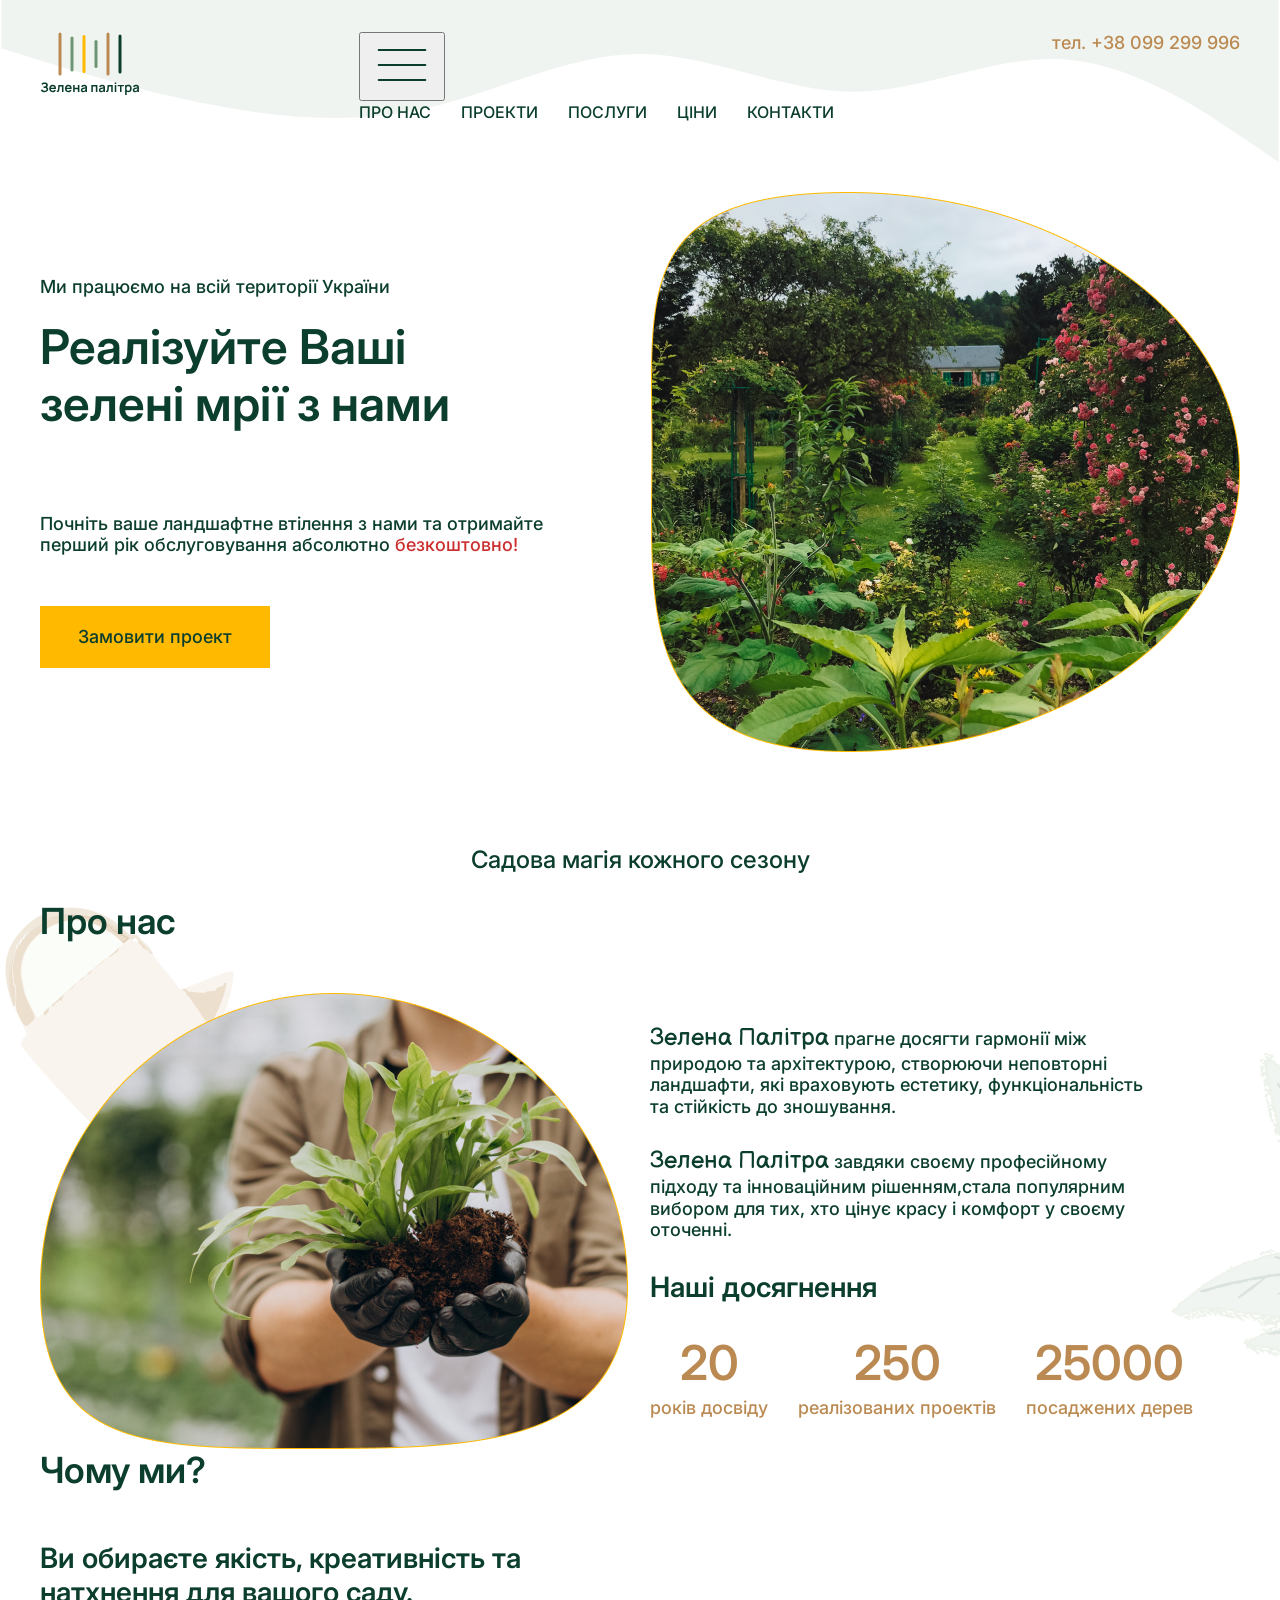
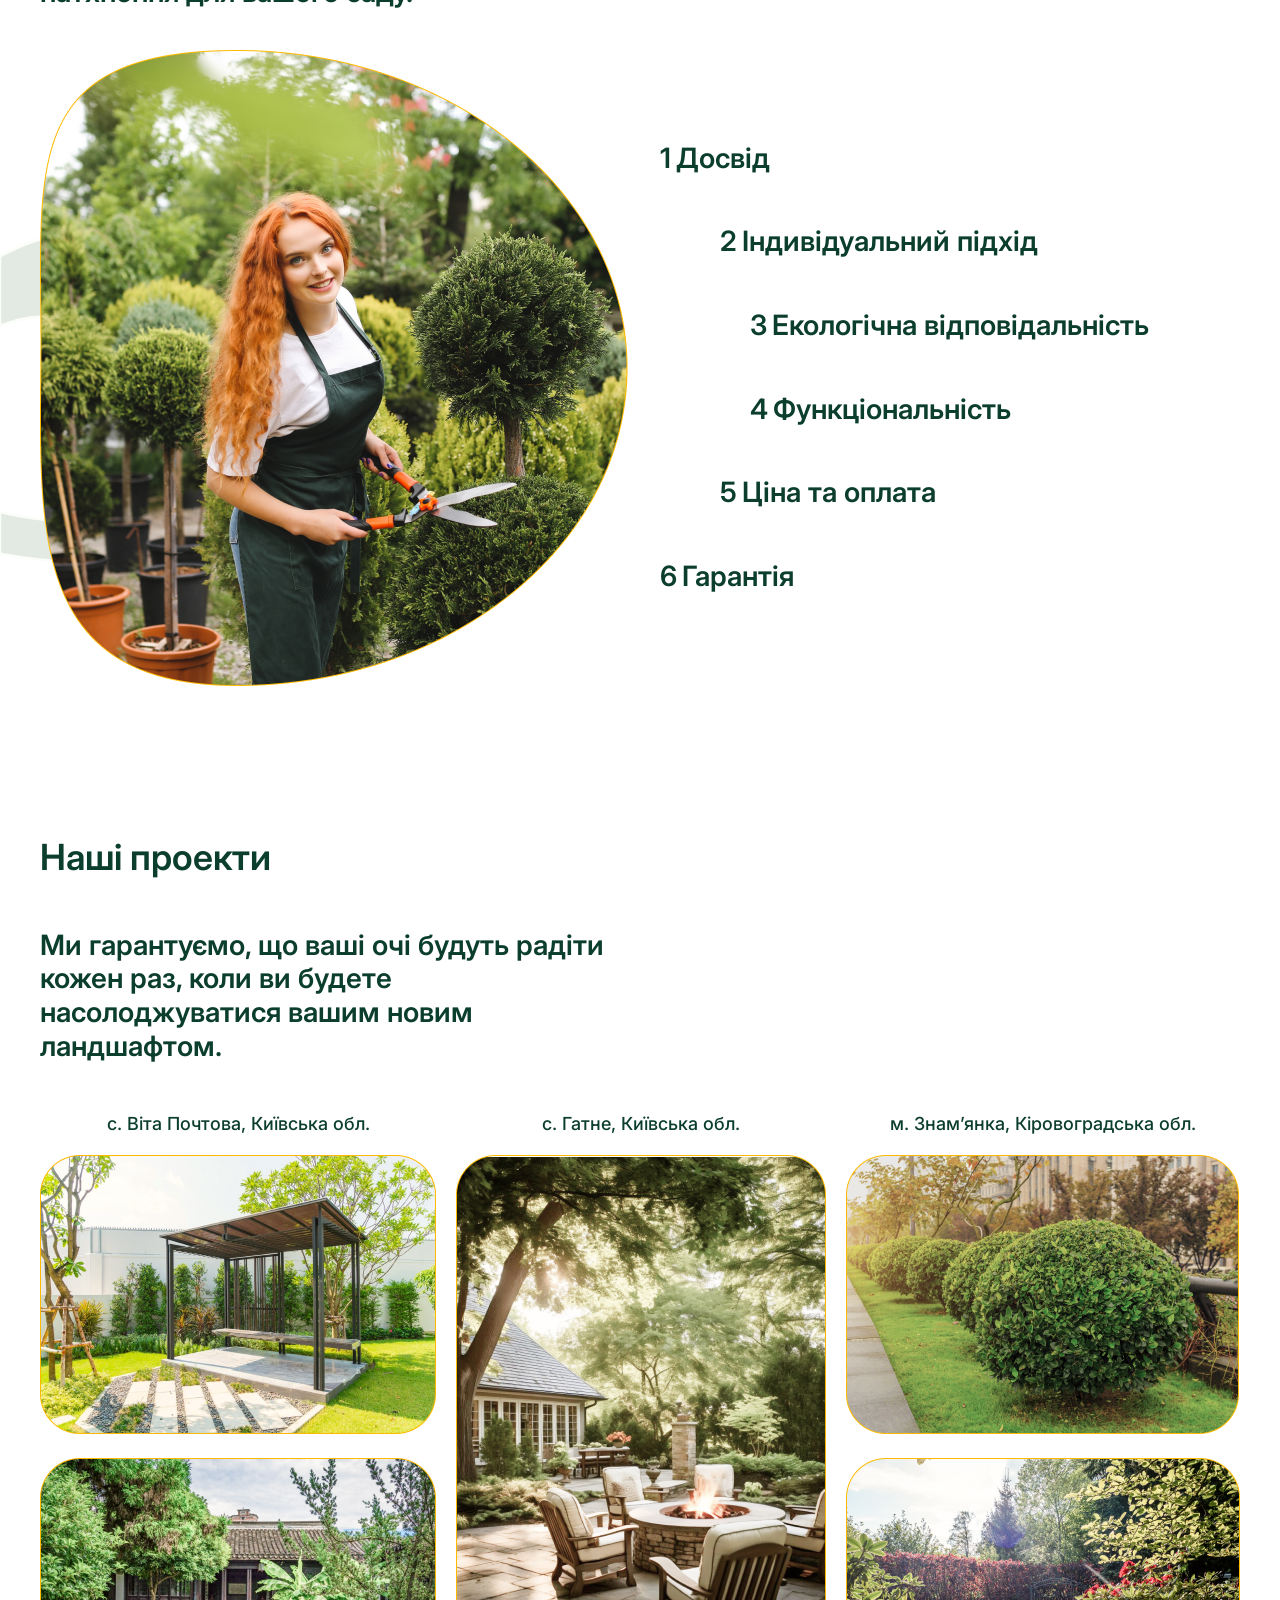
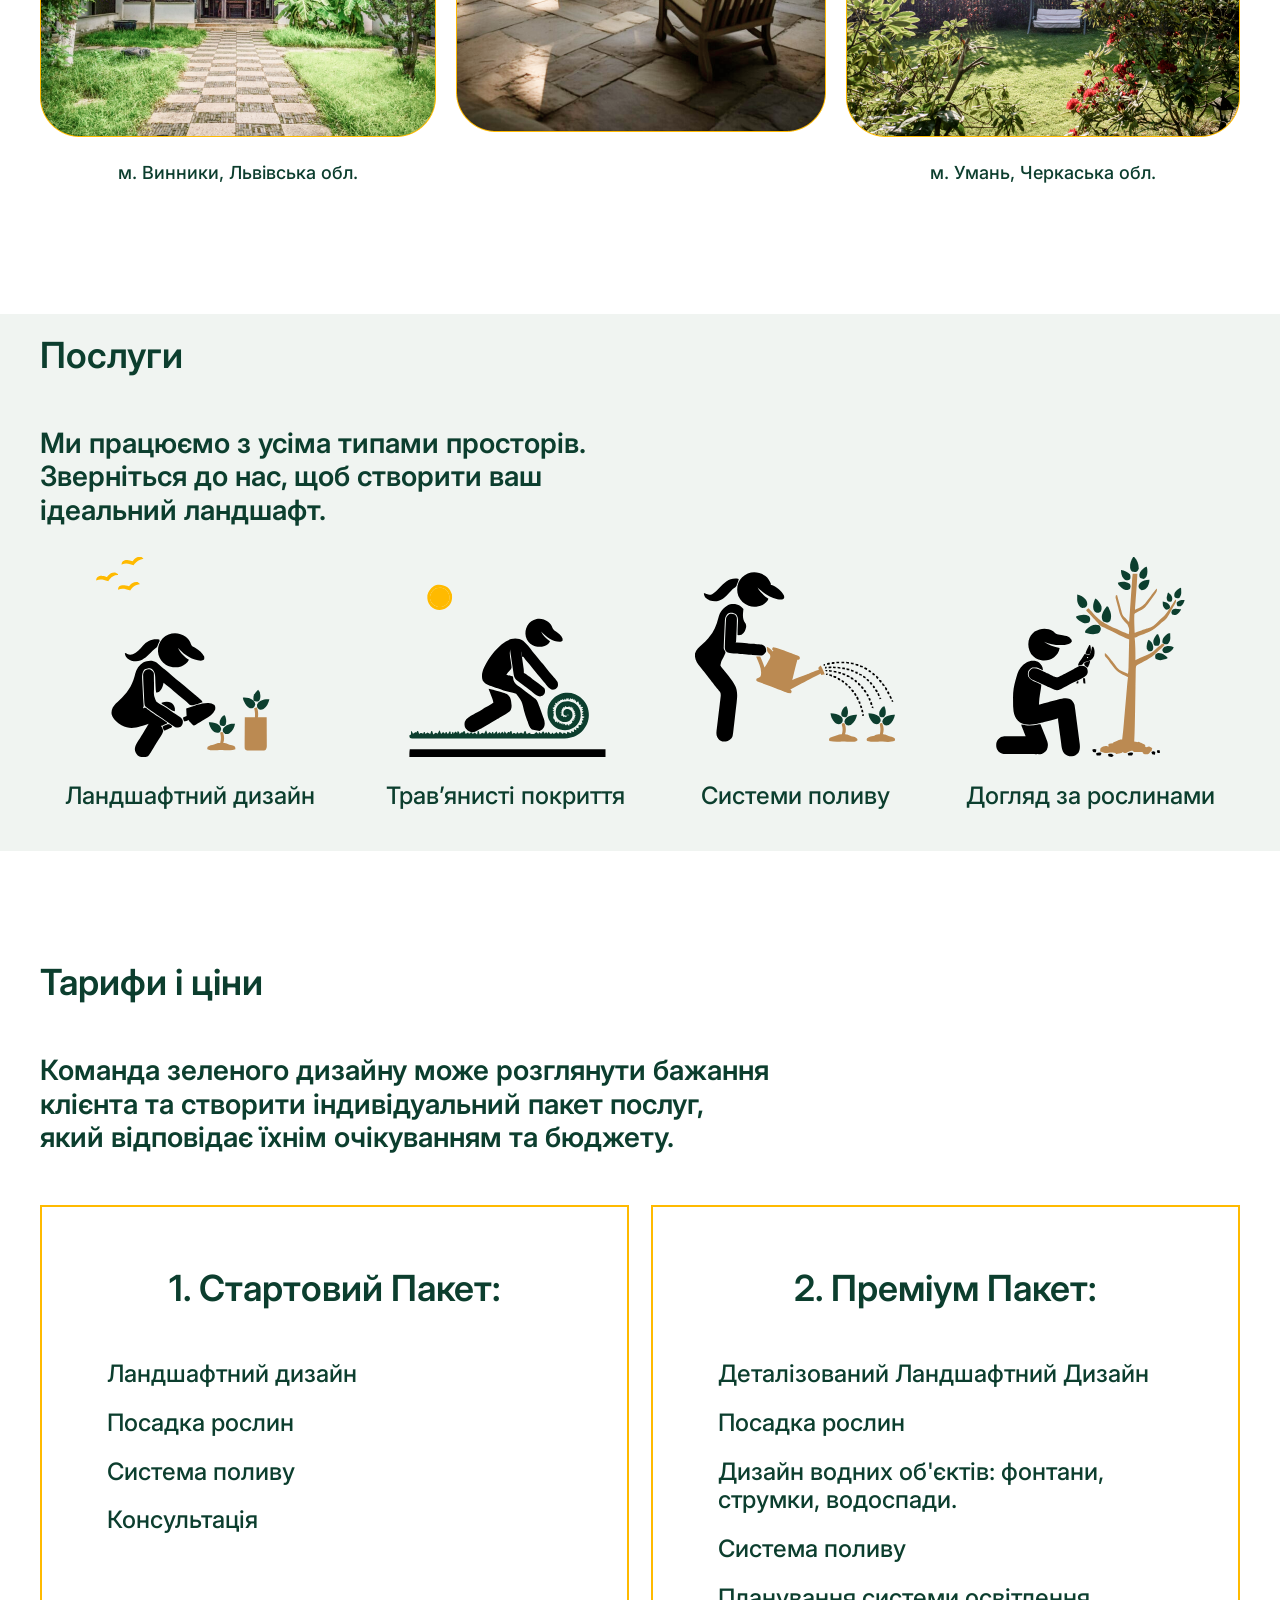
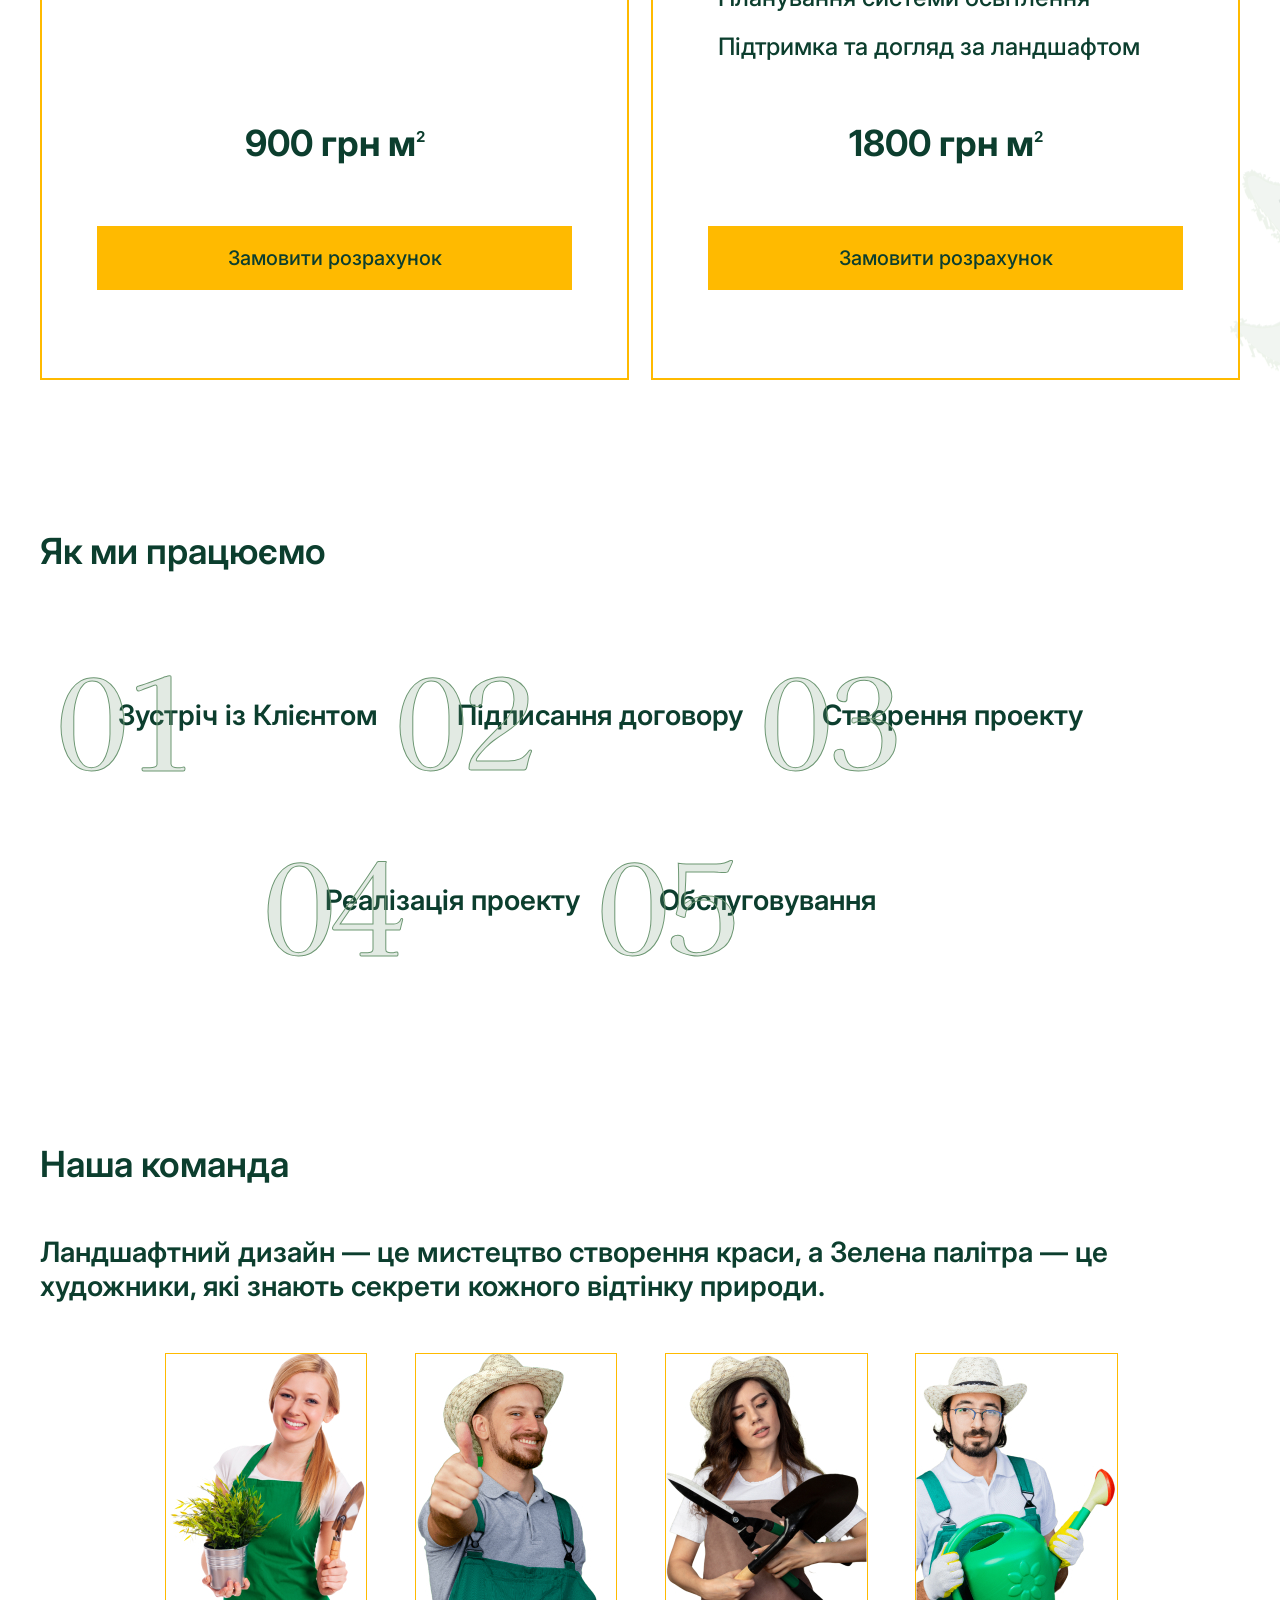
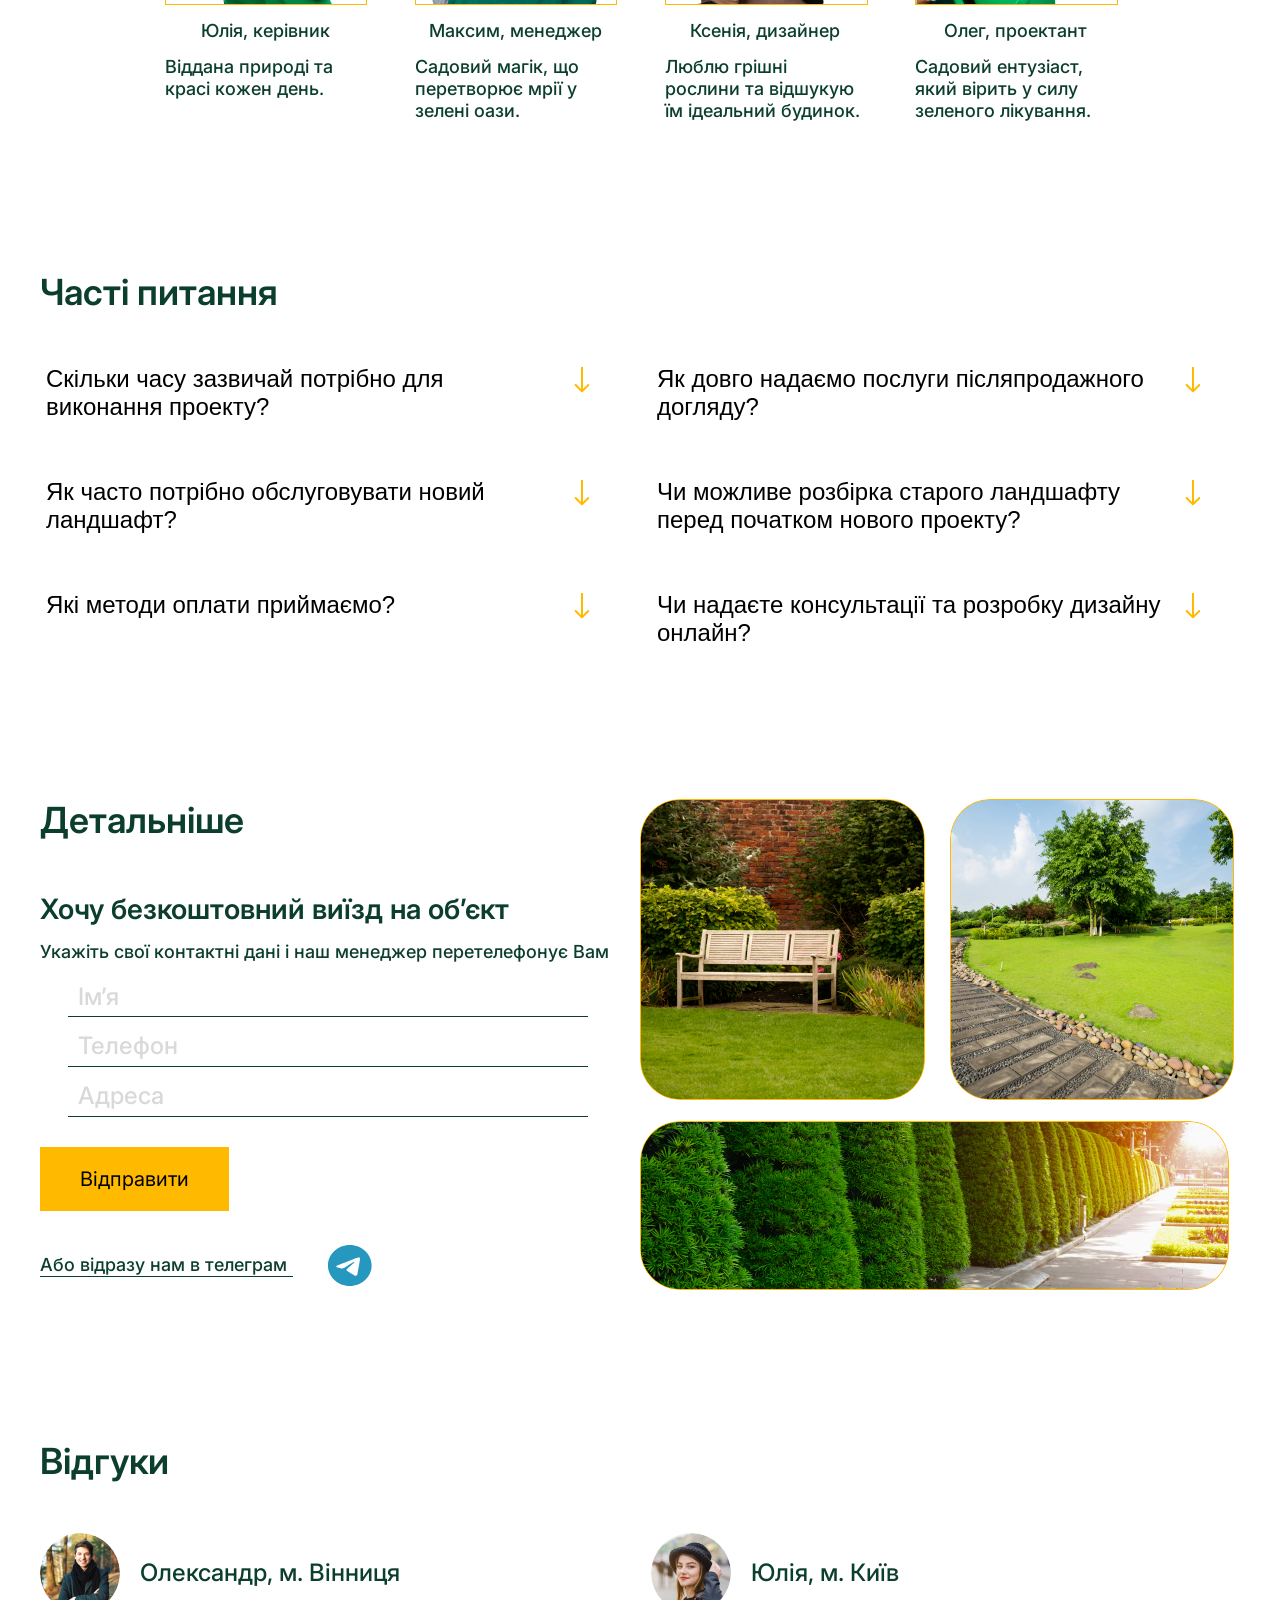
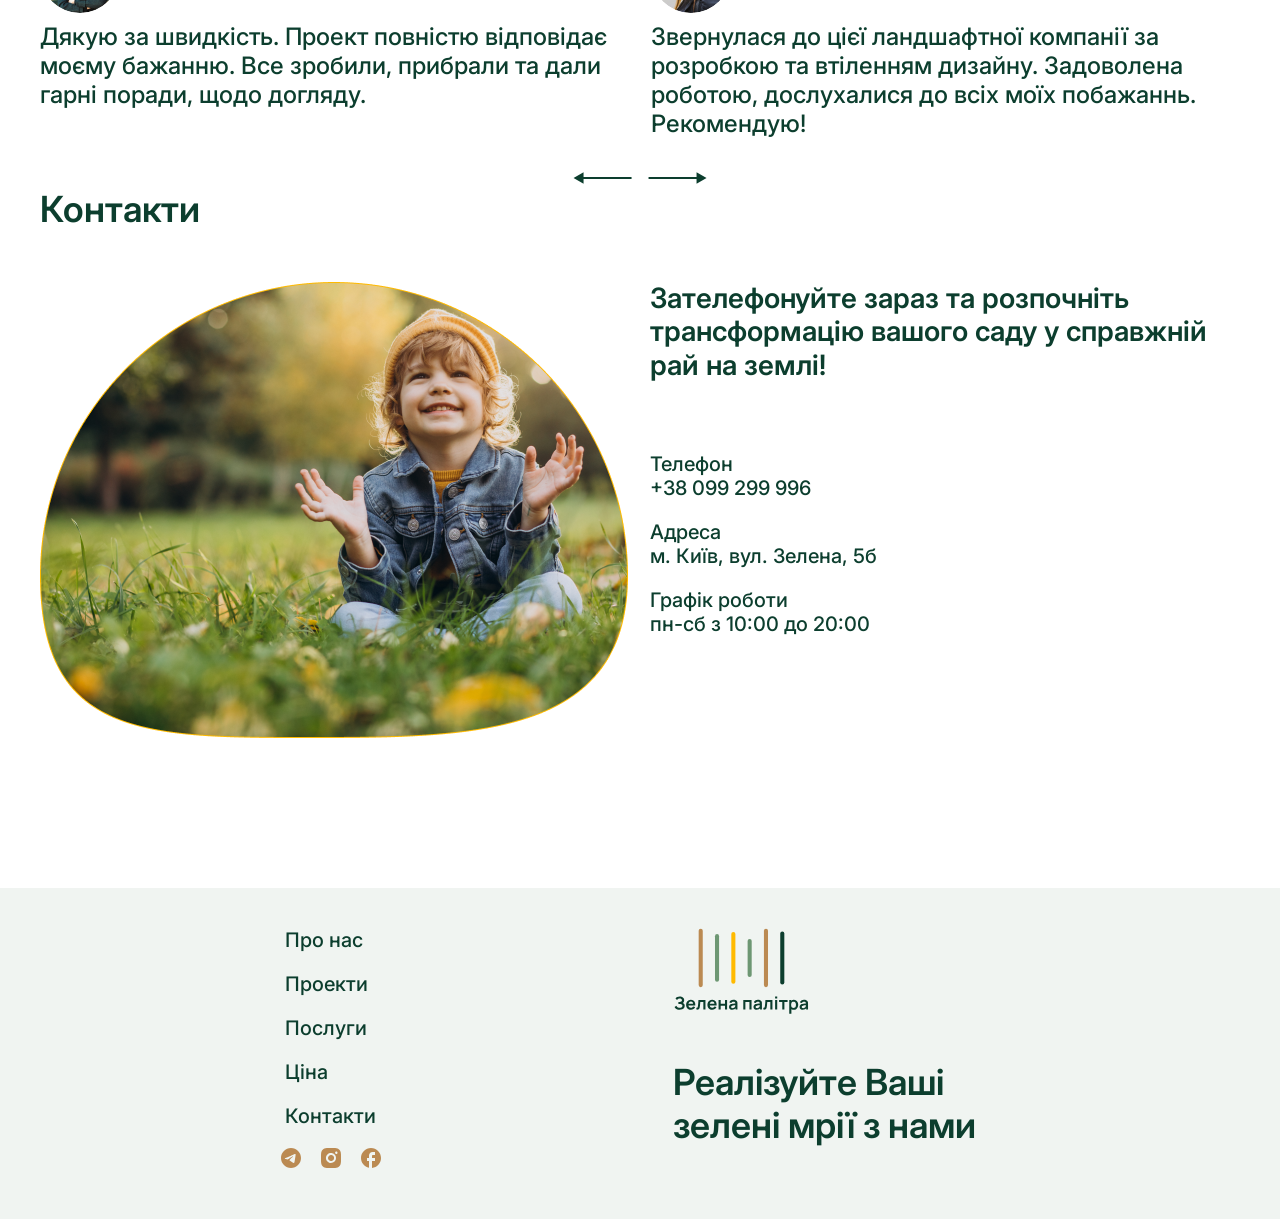
==== commit 885ac7e9: "Update index.html" ====
--- a/index.html
+++ b/index.html
@@ -82,7 +82,7 @@
         </div>
       </div>
     </header>
-    <!-- 
+    
     <main class="main">
       <section class="aboutsection-mb">
         <div class="container">
@@ -551,7 +551,7 @@
         </div>
       </div>
     </footer>
-     -->
+    
     <script src="https://cdn.jsdelivr.net/npm/swiper@11/swiper-bundle.min.js"></script>
     <script src="js/main.js"></script>
   </body>
